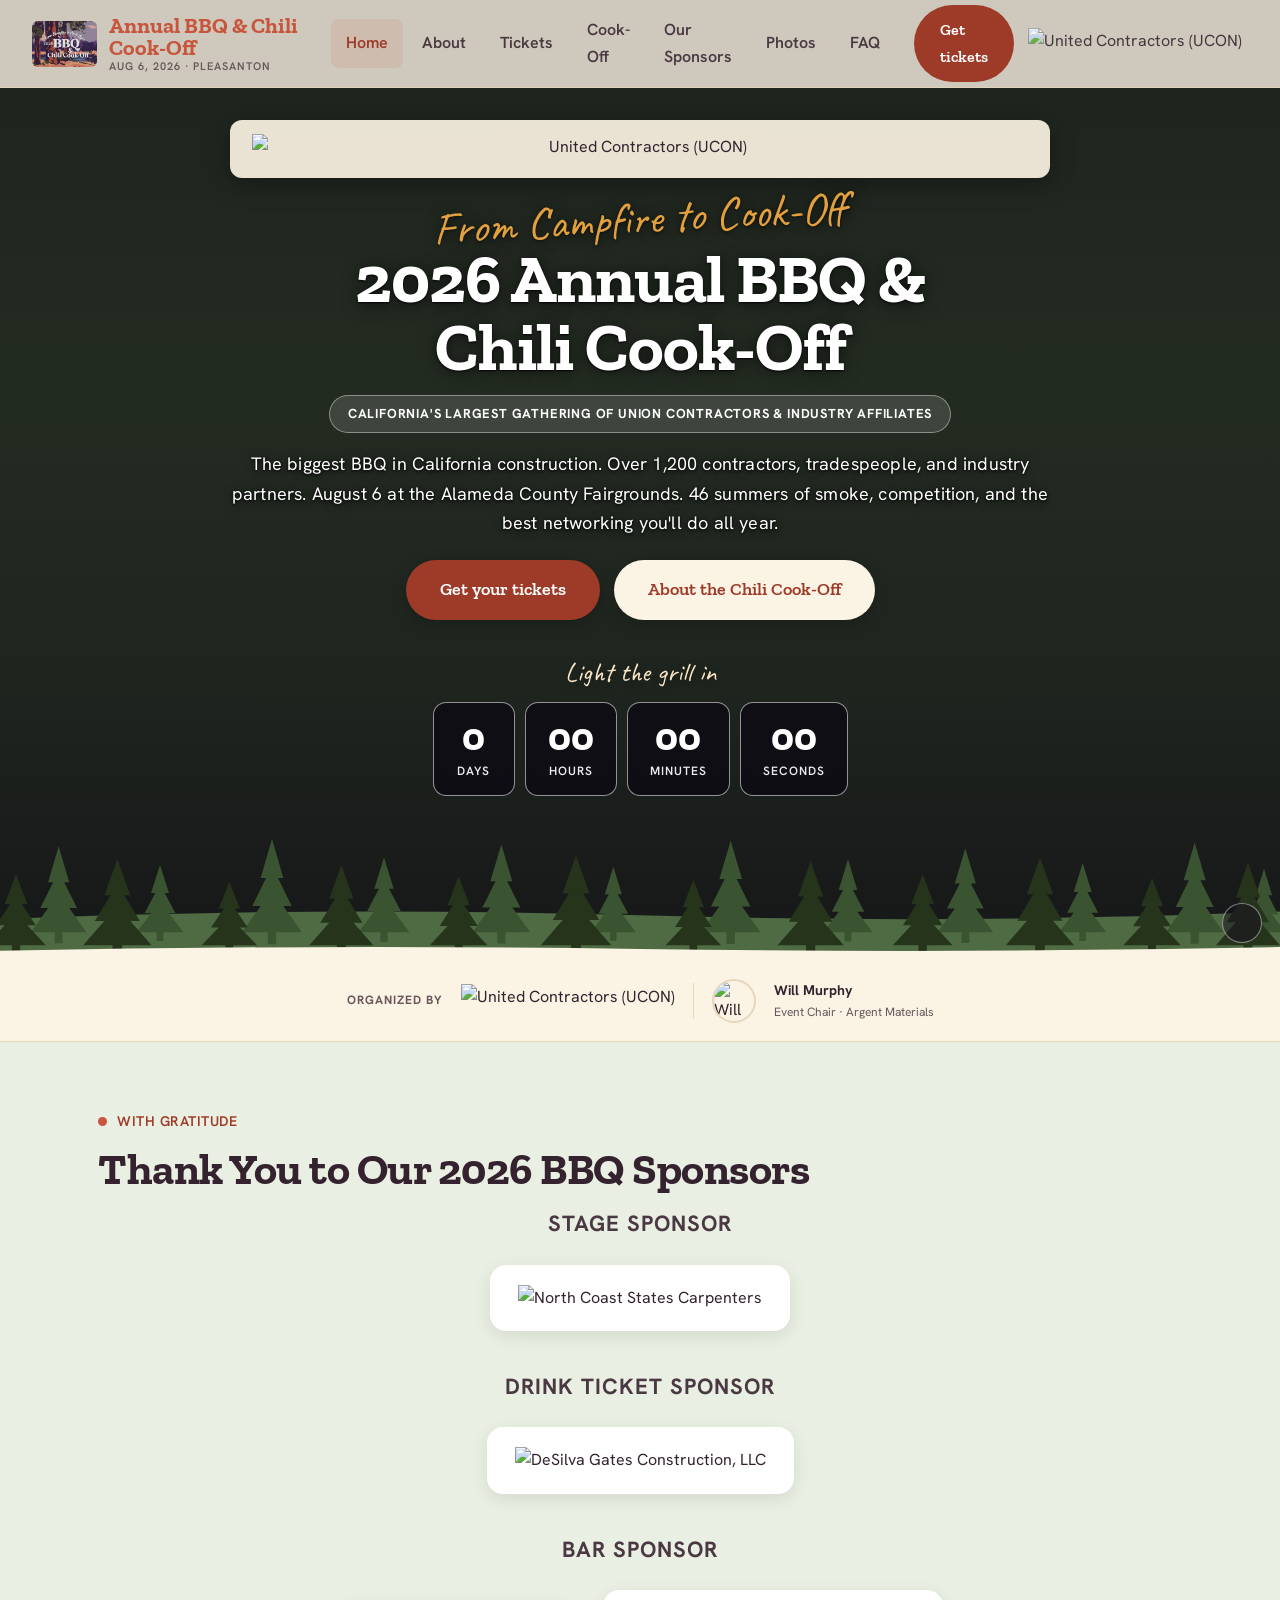
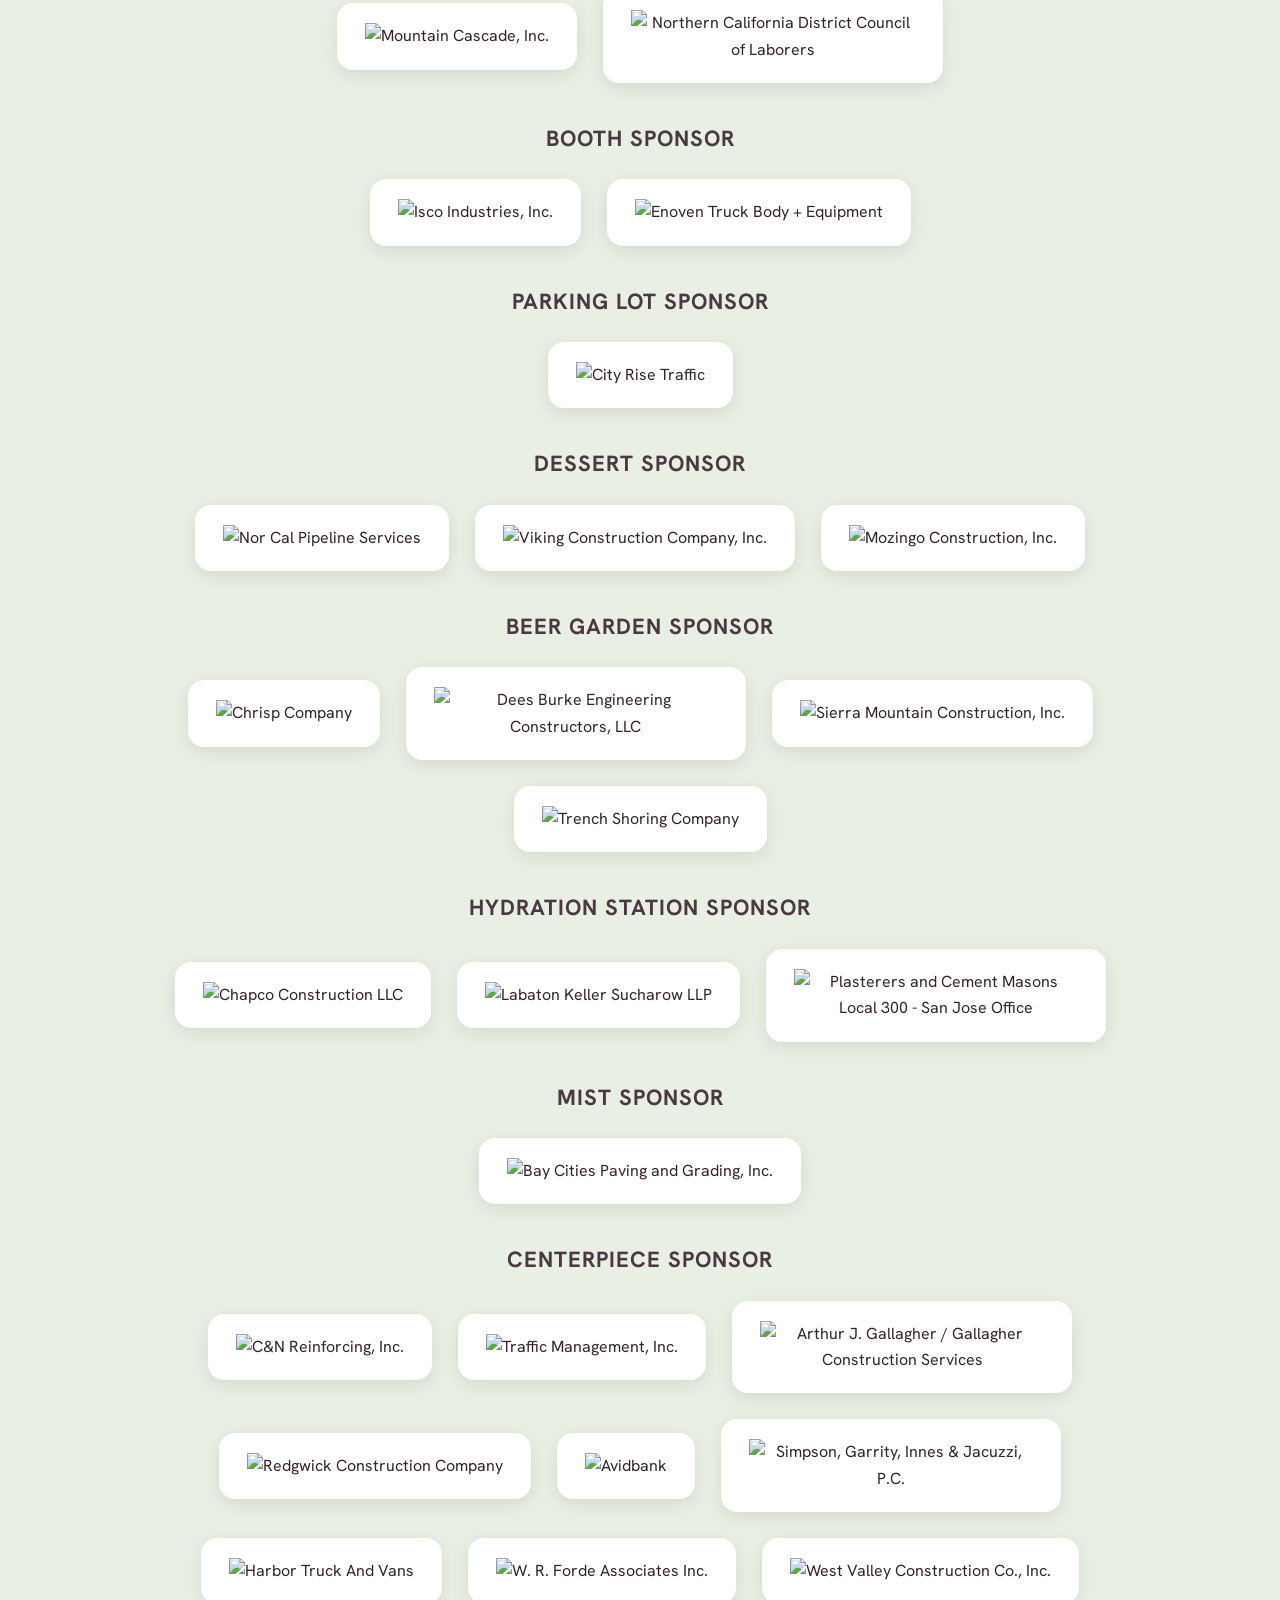
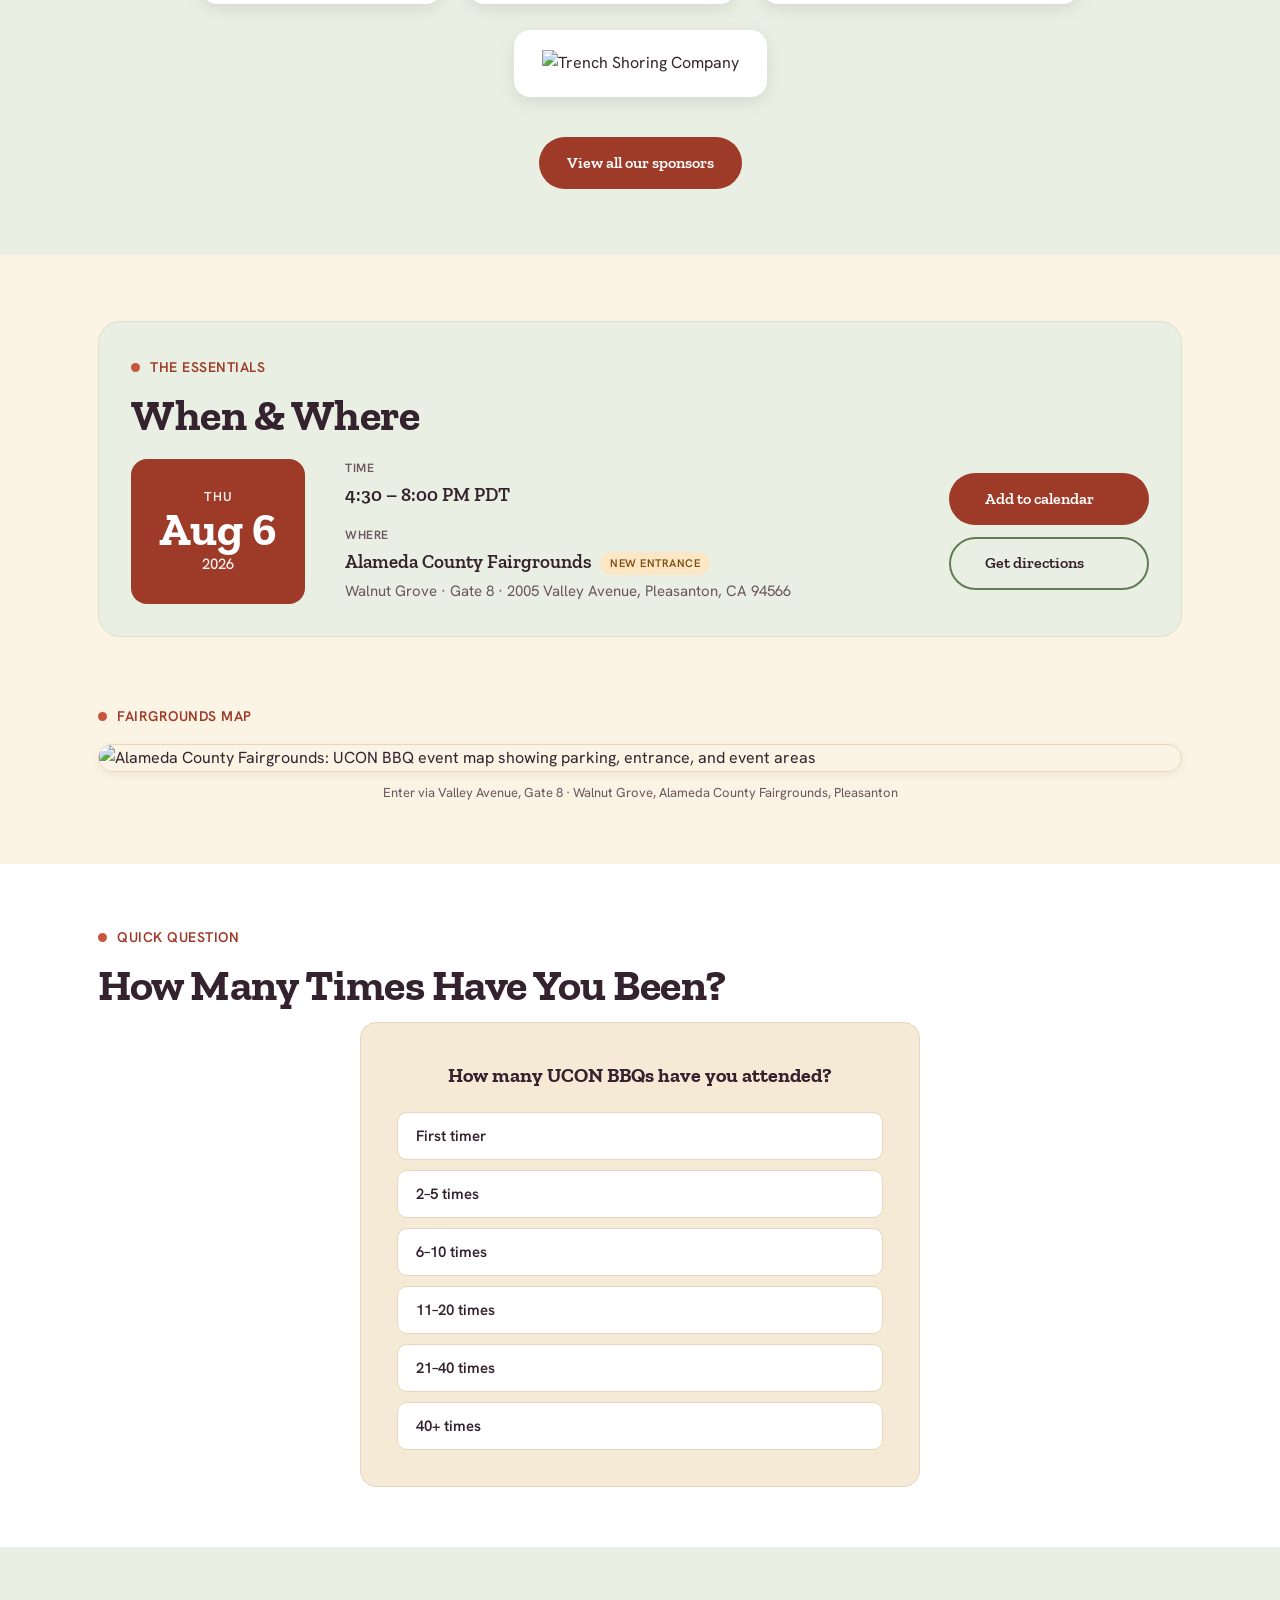
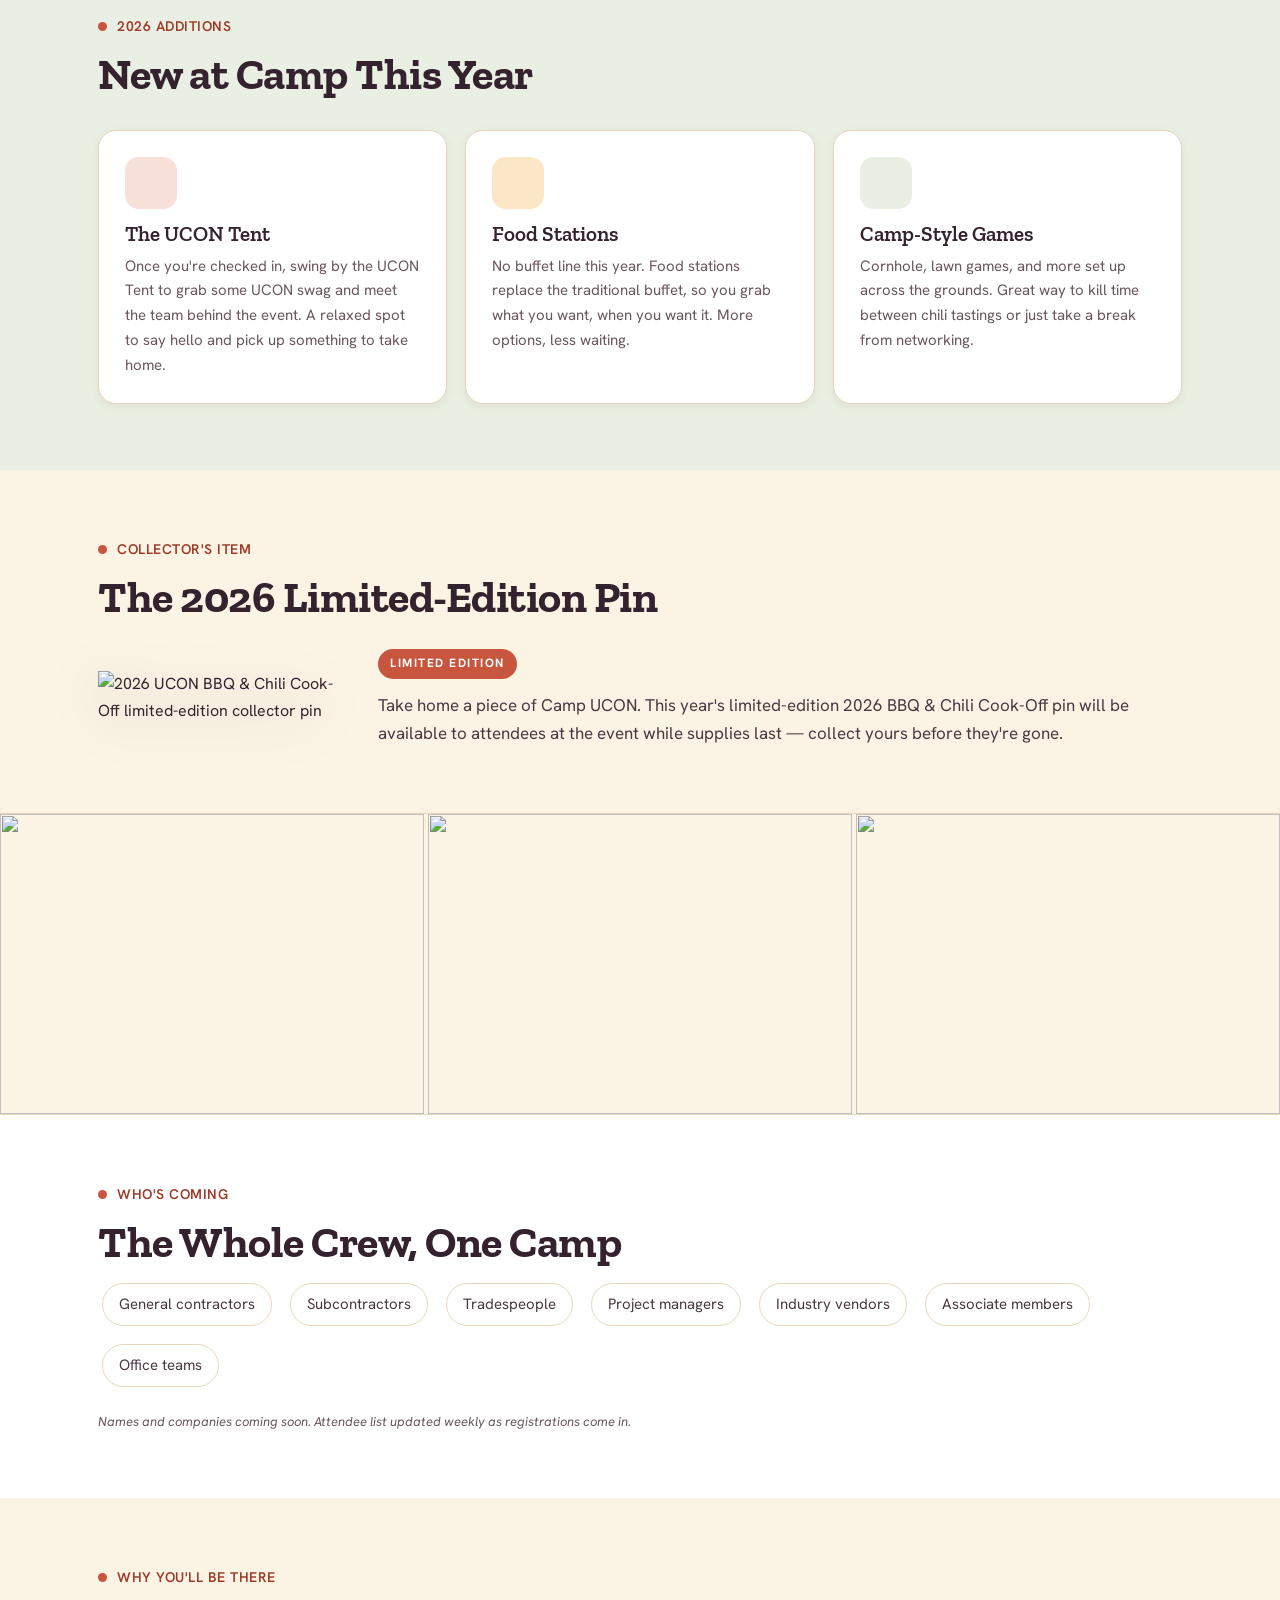
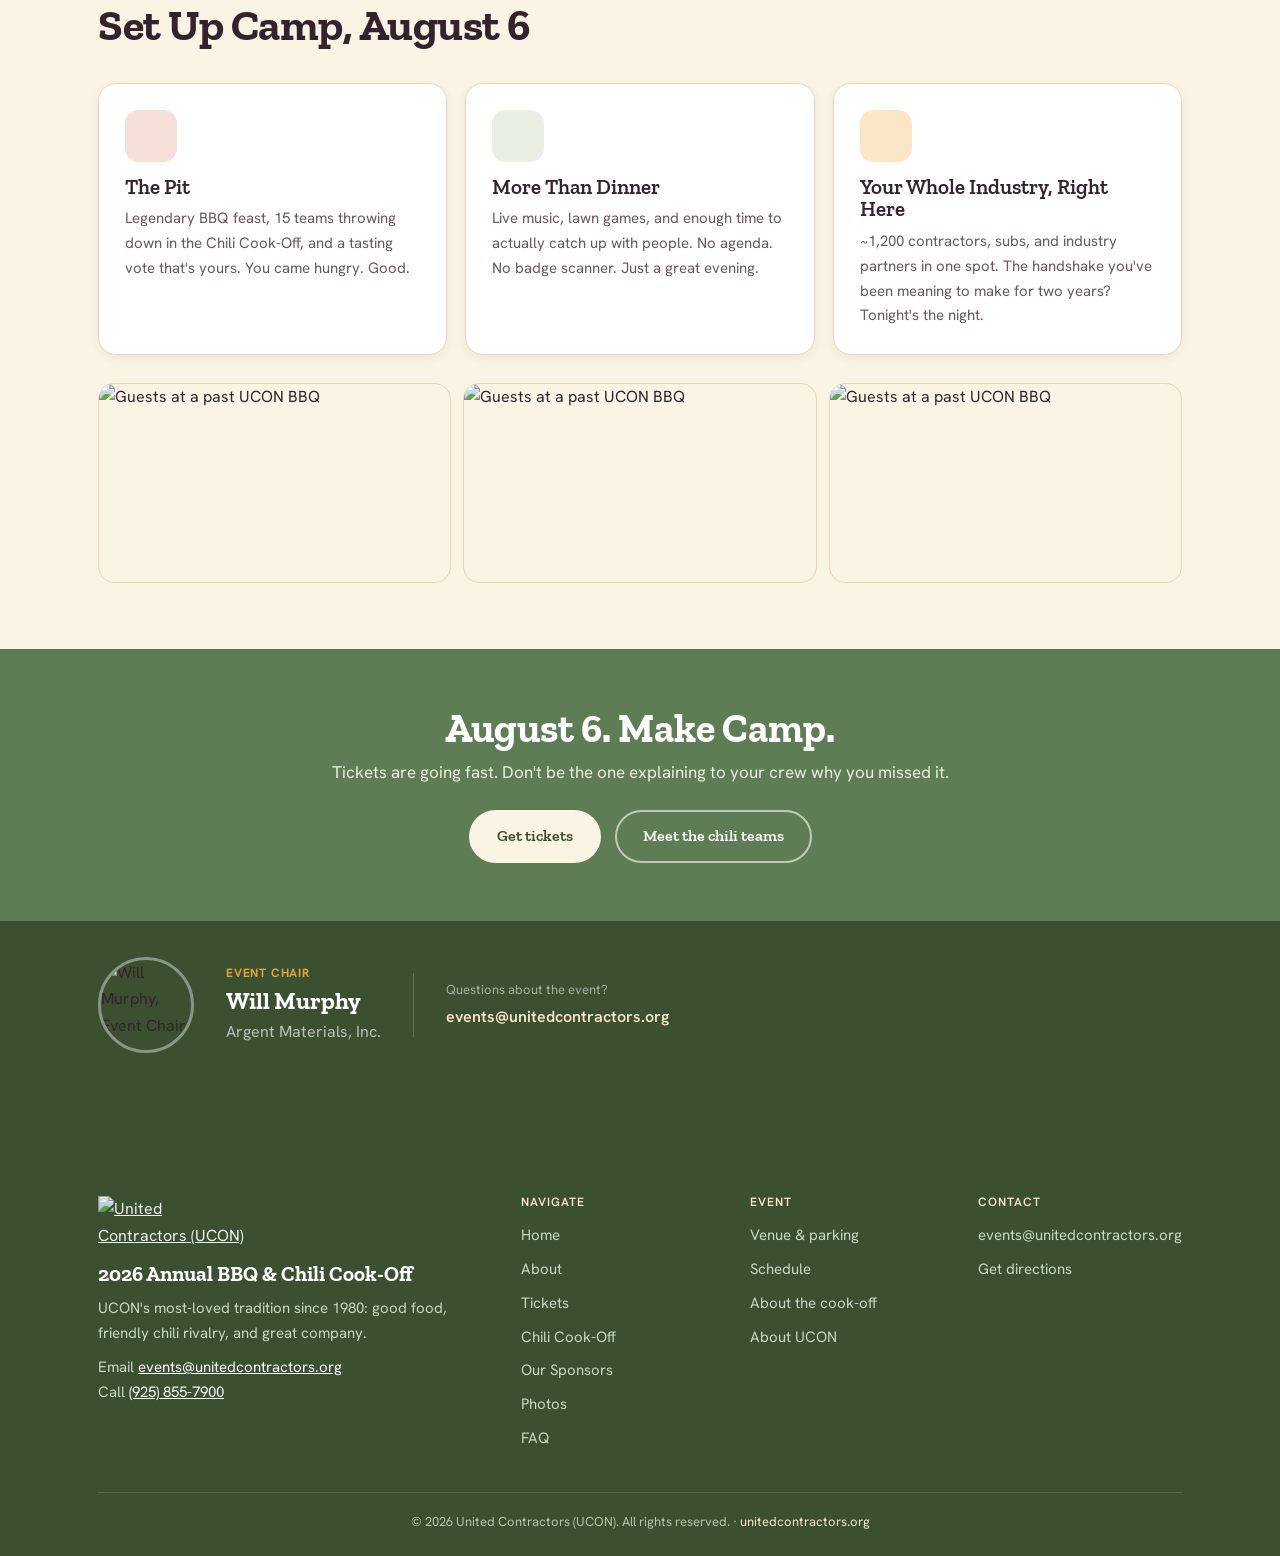
==== index.html @ cd9dfb10 "Map Update" ====
<!DOCTYPE html>
<html lang="en">
<head>
<meta charset="UTF-8">
<meta name="viewport" content="width=device-width,initial-scale=1">
<meta name="theme-color" content="#FBF3E4">
<title>Home · 2026 UCON Annual BBQ &amp; Chili Cook-Off</title>
<meta name="description" content="2026 UCON Annual BBQ & Chili Cook-Off, From Campfire to Cook-Off. August 6, 2026 at the Alameda County Fairgrounds (Walnut Grove), Pleasanton, CA. UCON's most-loved tradition since 1980.">
<link rel="canonical" href="https://EVENT-DOMAIN.org/">
<meta property="og:title" content="2026 UCON Annual BBQ &amp; Chili Cook-Off">
<meta property="og:description" content="From Campfire to Cook-Off · August 6, 2026 · Alameda County Fairgrounds (Walnut Grove), Pleasanton, CA.">
<meta property="og:type" content="website">
<meta property="og:image" content="https://EVENT-DOMAIN.org/assets/bbq-2026-logo.jpg">
<meta property="og:url" content="https://EVENT-DOMAIN.org/">
<link rel="icon" type="image/jpeg" href="assets/bbq-2026-logo.jpg">
<link rel="preconnect" href="https://fonts.googleapis.com">
<link rel="preconnect" href="https://fonts.gstatic.com" crossorigin>
<link href="https://fonts.googleapis.com/css2?family=Zilla+Slab:wght@400;500;600;700&family=Hanken+Grotesk:wght@400;500;600;700&family=Caveat:wght@600;700&display=swap" rel="stylesheet">
<link href="https://cdn.jsdelivr.net/npm/@tabler/icons-webfont@2.47.0/tabler-icons.min.css" rel="stylesheet">
<link rel="stylesheet" href="styles.css">
<script src="https://www.gstatic.com/firebasejs/10.7.0/firebase-app-compat.js"></script>
<script src="https://www.gstatic.com/firebasejs/10.7.0/firebase-database-compat.js"></script>
<link rel="sitemap" type="application/xml" href="/sitemap.xml">
<script async src="https://www.googletagmanager.com/gtag/js?id=G-XXXXXXXXXX"></script>
<script>window.dataLayer=window.dataLayer||[];function gtag(){dataLayer.push(arguments);}gtag('js',new Date());gtag('config','G-XXXXXXXXXX');</script>
<script type="application/ld+json">
{"@context":"https://schema.org","@type":"Event","name":"2026 UCON Annual BBQ & Chili Cook-Off","startDate":"2026-08-06T16:30:00-07:00","endDate":"2026-08-06T20:00:00-07:00","eventAttendanceMode":"https://schema.org/OfflineEventAttendanceMode","eventStatus":"https://schema.org/EventScheduled","location":{"@type":"Place","name":"Alameda County Fairgrounds (Walnut Grove)","address":{"@type":"PostalAddress","streetAddress":"2005 Valley Avenue, Gate 8","addressLocality":"Pleasanton","addressRegion":"CA","postalCode":"94566","addressCountry":"US"}},"image":"https://EVENT-DOMAIN.org/assets/bbq-2026-logo.jpg","description":"2026 UCON Annual BBQ & Chili Cook-Off, From Campfire to Cook-Off. August 6, 2026 at the Alameda County Fairgrounds (Walnut Grove), Pleasanton, CA. UCON's most-loved tradition since 1980.","organizer":{"@type":"Organization","name":"United Contractors (UCON)","url":"https://www.unitedcontractors.org"}}
</script>
</head>
<body>
<a href="#main-content" class="skip-link">Skip to main content</a>
<header class="nav-over-hero">
<nav aria-label="Main navigation">
  <a class="nav-logo" href="index.html" aria-label="BBQ &amp; Chili Cook-Off, home">
    <img src="assets/bbq-2026-logo.jpg" alt="2026 UCON BBQ &amp; Chili Cook-Off">
    <span class="nav-logo-text">Annual BBQ &amp; Chili Cook-Off<span>Aug 6, 2026 · Pleasanton</span></span>
  </a>
  <div class="nav-links">
    <a class="nav-btn active" data-nav="index.html" href="index.html">Home</a>
    <div class="nav-item">
      <a class="nav-btn" data-nav="about.html" href="about.html">About</a>
      <div class="dropdown">
        <a href="about.html#schedule">Schedule</a>
        <a href="about.html#venue">Venue &amp; parking</a>
        <a href="about.html#chair">Event Chair</a>
        <a href="faq.html">FAQ</a>
        <a href="https://www.unitedcontractors.org" target="_blank" rel="noopener">About UCON</a>
        <a href="https://www.unitedcontractors.org/who-we-are/ucon-team" target="_blank" rel="noopener">The UCON Team</a>
        <a href="https://www.unitedcontractors.org/who-we-are/board-directors" target="_blank" rel="noopener">UCON Board</a>
      </div>
    </div>
    <a class="nav-btn" data-nav="tickets.html" href="tickets.html">Tickets</a>
    <a class="nav-btn" data-nav="chili-cookoff.html" href="chili-cookoff.html">Cook-Off</a>
    <a class="nav-btn" data-nav="sponsor.html" href="sponsor.html">Our Sponsors</a>
    <a class="nav-btn" data-nav="photos.html" href="photos.html">Photos</a>
    <a class="nav-btn" data-nav="faq.html" href="faq.html">FAQ</a>
    <a class="register-btn" href="https://www.unitedcontractors.org/event-registration/2026-annual-bbq-registration">Get tickets</a>
  </div>
  <a class="nav-ucon-logo" href="https://www.unitedcontractors.org" target="_blank" rel="noopener" aria-label="United Contractors, event organizer"><img src="https://res.cloudinary.com/dhqtiaubo/image/upload/q_auto/f_auto/v1777169497/UnitedContractorsLogo_zf9ekd.png" alt="United Contractors (UCON)"></a>
  <button class="hamburger" id="hamburger" onclick="toggleMobileMenu()" aria-label="Toggle menu" aria-expanded="false"><span></span><span></span><span></span></button>
</nav>
<div class="mobile-menu" id="mobileMenu">
  <a href="index.html" class="active">Home</a>
  <a href="about.html">About</a>
  <a href="tickets.html">Tickets</a>
  <a href="chili-cookoff.html">Chili Cook-Off</a>
  <a href="sponsor.html">Our Sponsors</a>
  <a href="photos.html">Photos</a>
  <a href="faq.html">FAQ</a>
  <a href="https://www.unitedcontractors.org" target="_blank" rel="noopener">About UCON</a>
  <a class="mobile-register" href="https://www.unitedcontractors.org/event-registration/2026-annual-bbq-registration">Get tickets</a>
</div>
</header>
<main id="main-content">
<section class="video-hero">
  <video class="event-video hero-bg-video" autoplay muted loop playsinline preload="metadata" poster="https://res.cloudinary.com/dhqtiaubo/video/upload/so_2,q_auto/v1780695163/Join_Us_August_6_2026_oanbdq.jpg" aria-hidden="true" tabindex="-1">
    <source src="https://res.cloudinary.com/dhqtiaubo/video/upload/q_auto/v1780695163/Join_Us_August_6_2026_oanbdq.webm" type="video/webm">
    <source src="https://res.cloudinary.com/dhqtiaubo/video/upload/q_auto/v1780695163/Join_Us_August_6_2026_oanbdq.mp4" type="video/mp4">
  </video>
  <div class="hero-scrim"></div>
  <div class="hero-content">
    <h1 class="sr-only">2026 UCON Annual BBQ &amp; Chili Cook-Off, From Campfire to Cook-Off</h1>
    <img class="hero-ucon-logo" src="https://res.cloudinary.com/dhqtiaubo/image/upload/q_auto,f_auto,e_make_transparent:10/v1782328052/UnitedContractorsLogo_872_Horizontal_wyoasb.png" alt="United Contractors (UCON)" loading="eager" style="background:rgba(251,243,228,.92);padding:14px 22px;border-radius:12px;box-shadow:0 6px 24px rgba(0,0,0,.35);">
    <div class="hero-script">From Campfire to Cook-Off</div>
    <div class="hero-title">2026 Annual BBQ &amp;<br>Chili Cook-Off</div>
    <p class="hero-badge-statement">California's largest gathering of union contractors &amp; industry affiliates</p>
    <p class="hero-tagline">The biggest BBQ in California construction. Over 1,200 contractors, tradespeople, and industry partners. August 6 at the Alameda County Fairgrounds. 46 summers of smoke, competition, and the best networking you'll do all year.</p>
    <div class="hero-btns">
      <a class="btn btn-primary" href="https://www.unitedcontractors.org/event-registration/2026-annual-bbq-registration">Get your tickets</a>
      <a class="btn btn-hero-outline" href="chili-cookoff.html">About the Chili Cook-Off</a>
    </div>
  </div>
  <div class="hero-countdown">
    <div class="hcd-label">Light the grill in</div>
    <div class="hcd-grid">
      <div class="hcd-block"><div class="cd-num" id="cd-days">--</div><div class="cd-lbl">Days</div></div>
      <div class="hcd-block"><div class="cd-num" id="cd-hours">--</div><div class="cd-lbl">Hours</div></div>
      <div class="hcd-block"><div class="cd-num" id="cd-mins">--</div><div class="cd-lbl">Minutes</div></div>
      <div class="hcd-block"><div class="cd-num" id="cd-secs">--</div><div class="cd-lbl">Seconds</div></div>
    </div>
  </div>
  <div class="hero-treeline"><svg viewBox="0 0 1200 150" preserveAspectRatio="none" aria-hidden="true" focusable="false"><path d="M0 104 Q300 90 600 100 T1200 96 L1200 150 L0 150 Z" fill="#4E6B43"/><g fill="#3a5331"><polygon points="55,26 64.9,64.6 60.2,64.6 72.2,92.2 64.9,92.2 81.0,118 58.6,118 58.6,130.0 51.4,130.0 51.4,118 29.0,118 45.1,92.2 37.8,92.2 49.8,64.6 45.1,64.6"/><polygon points="150,46 158.4,76.2 154.4,76.2 164.5,97.8 158.4,97.8 172.0,118 153.1,118 153.1,127.4 146.9,127.4 146.9,118 128.0,118 141.6,97.8 135.5,97.8 145.6,76.2 141.6,76.2"/><polygon points="255,18 265.6,60.0 260.6,60.0 273.5,90.0 265.6,90.0 283.0,118 258.9,118 258.9,131.0 251.1,131.0 251.1,118 227.0,118 244.4,90.0 236.5,90.0 249.4,60.0 244.4,60.0"/><polygon points="360,38 369.1,71.6 364.8,71.6 375.8,95.6 369.1,95.6 384.0,118 363.4,118 363.4,128.4 356.6,128.4 356.6,118 336.0,118 350.9,95.6 344.2,95.6 355.2,71.6 350.9,71.6"/><polygon points="470,24 480.3,63.5 475.4,63.5 487.8,91.7 480.3,91.7 497.0,118 473.8,118 473.8,130.2 466.2,130.2 466.2,118 443.0,118 459.7,91.7 452.2,91.7 464.6,63.5 459.7,63.5"/><polygon points="575,48 583.0,77.4 579.2,77.4 588.9,98.4 583.0,98.4 596.0,118 577.9,118 577.9,127.1 572.1,127.1 572.1,118 554.0,118 567.0,98.4 561.1,98.4 570.8,77.4 567.0,77.4"/><polygon points="685,20 695.6,61.2 690.6,61.2 703.5,90.6 695.6,90.6 713.0,118 688.9,118 688.9,130.7 681.1,130.7 681.1,118 657.0,118 674.4,90.6 666.5,90.6 679.4,61.2 674.4,61.2"/><polygon points="795,40 803.7,72.8 799.6,72.8 810.2,96.2 803.7,96.2 818.0,118 798.2,118 798.2,128.1 791.8,128.1 791.8,118 772.0,118 786.3,96.2 779.8,96.2 790.4,72.8 786.3,72.8"/><polygon points="905,28 914.9,65.8 910.2,65.8 922.2,92.8 914.9,92.8 931.0,118 908.6,118 908.6,129.7 901.4,129.7 901.4,118 879.0,118 895.1,92.8 887.8,92.8 899.8,65.8 895.1,65.8"/><polygon points="1015,44 1023.4,75.1 1019.4,75.1 1029.5,97.3 1023.4,97.3 1037.0,118 1018.1,118 1018.1,127.6 1011.9,127.6 1011.9,118 993.0,118 1006.6,97.3 1000.5,97.3 1010.6,75.1 1006.6,75.1"/><polygon points="1120,22 1130.3,62.3 1125.4,62.3 1137.8,91.1 1130.3,91.1 1147.0,118 1123.8,118 1123.8,130.5 1116.2,130.5 1116.2,118 1093.0,118 1109.7,91.1 1102.2,91.1 1114.6,62.3 1109.7,62.3"/><polygon points="1185,50 1192.6,78.6 1189.0,78.6 1198.2,99.0 1192.6,99.0 1205.0,118 1187.8,118 1187.8,126.8 1182.2,126.8 1182.2,118 1165.0,118 1177.4,99.0 1171.8,99.0 1181.0,78.6 1177.4,78.6"/></g><g fill="#26341c"><polygon points="15,56 25.6,87.9 20.6,87.9 33.5,110.7 25.6,110.7 43.0,132 18.9,132 18.9,141.9 11.1,141.9 11.1,132 -13.0,132 4.4,110.7 -3.5,110.7 9.4,87.9 4.4,87.9"/><polygon points="110,40 122.2,78.6 116.4,78.6 131.1,106.2 122.2,106.2 142.0,132 114.5,132 114.5,144.0 105.5,144.0 105.5,132 78.0,132 97.8,106.2 88.9,106.2 103.6,78.6 97.8,78.6"/><polygon points="215,64 224.9,92.6 220.2,92.6 232.2,113.0 224.9,113.0 241.0,132 218.6,132 218.6,140.8 211.4,140.8 211.4,132 189.0,132 205.1,113.0 197.8,113.0 209.8,92.6 205.1,92.6"/><polygon points="320,46 331.4,82.1 326.0,82.1 339.8,107.9 331.4,107.9 350.0,132 324.2,132 324.2,143.2 315.8,143.2 315.8,132 290.0,132 308.6,107.9 300.2,107.9 314.0,82.1 308.6,82.1"/><polygon points="430,58 440.3,89.1 435.4,89.1 447.8,111.3 440.3,111.3 457.0,132 433.8,132 433.8,141.6 426.2,141.6 426.2,132 403.0,132 419.7,111.3 412.2,111.3 424.6,89.1 419.7,89.1"/><polygon points="540,36 552.5,76.3 546.6,76.3 561.8,105.1 552.5,105.1 573.0,132 544.6,132 544.6,144.5 535.4,144.5 535.4,132 507.0,132 527.5,105.1 518.2,105.1 533.4,76.3 527.5,76.3"/><polygon points="650,62 659.9,91.4 655.2,91.4 667.2,112.4 659.9,112.4 676.0,132 653.6,132 653.6,141.1 646.4,141.1 646.4,132 624.0,132 640.1,112.4 632.8,112.4 644.8,91.4 640.1,91.4"/><polygon points="760,42 771.8,79.8 766.2,79.8 780.5,106.8 771.8,106.8 791.0,132 764.3,132 764.3,143.7 755.7,143.7 755.7,132 729.0,132 748.2,106.8 739.5,106.8 753.8,79.8 748.2,79.8"/><polygon points="865,56 875.6,87.9 870.6,87.9 883.5,110.7 875.6,110.7 893.0,132 868.9,132 868.9,141.9 861.1,141.9 861.1,132 837.0,132 854.4,110.7 846.5,110.7 859.4,87.9 854.4,87.9"/><polygon points="975,38 987.2,77.5 981.4,77.5 996.1,105.7 987.2,105.7 1007.0,132 979.5,132 979.5,144.2 970.5,144.2 970.5,132 943.0,132 962.8,105.7 953.9,105.7 968.6,77.5 962.8,77.5"/><polygon points="1080,60 1090.3,90.2 1085.4,90.2 1097.8,111.8 1090.3,111.8 1107.0,132 1083.8,132 1083.8,141.4 1076.2,141.4 1076.2,132 1053.0,132 1069.7,111.8 1062.2,111.8 1074.6,90.2 1069.7,90.2"/><polygon points="1170,44 1181.4,81.0 1176.0,81.0 1189.8,107.4 1181.4,107.4 1200.0,132 1174.2,132 1174.2,143.4 1165.8,143.4 1165.8,132 1140.0,132 1158.6,107.4 1150.2,107.4 1164.0,81.0 1158.6,81.0"/></g><path d="M0 138 Q300 131 600 136 T1200 134 L1200 150 L0 150 Z" fill="#FBF3E4"/></svg></div>
  <button class="hero-video-toggle" id="heroVideoToggle" type="button" aria-label="Pause background video"><i class="ti ti-player-pause" aria-hidden="true"></i></button>
</section>

<div class="ucon-organizer-strip">
  <span>Organized by</span>
  <a href="https://www.unitedcontractors.org" target="_blank" rel="noopener" aria-label="United Contractors">
    <img src="https://res.cloudinary.com/dhqtiaubo/image/upload/q_auto/f_auto/v1777170543/UnitedContractorsLogo_high_res_xvmnu5.png" alt="United Contractors (UCON)">
  </a>
  <div class="strip-divider" aria-hidden="true"></div>
  <img class="strip-chair-photo" src="https://res.cloudinary.com/dhqtiaubo/image/upload/q_auto/f_auto/g_face,c_fill,w_200,h_200/v1781906311/will_murphy_sd0pn3.png" alt="Will Murphy">
  <div class="strip-chair-info">
    <span class="strip-chair-name">Will Murphy</span>
    <span class="strip-chair-role">Event Chair &middot; Argent Materials</span>
  </div>
</div>

<section class="tint-sage">
  <div class="container">
    <div class="section-label"><span class="dot"></span><span>With gratitude</span></div>
    <h2 class="section-title">Thank You to Our 2026 BBQ Sponsors</h2>
    <div class="home-sponsors">
      <div class="home-sponsor-tier">
        <div class="home-sponsor-tier-name">Stage Sponsor</div>
        <div class="sponsor-logos-row"><img src="https://res.cloudinary.com/dhqtiaubo/image/upload/q_auto/f_auto/v1781131681/NCSCU_Logo_Hor_Black_Red_nqjoqz.jpg" alt="North Coast States Carpenters"></div>
      </div>
      <div class="home-sponsor-tier">
        <div class="home-sponsor-tier-name">Drink Ticket Sponsor</div>
        <div class="sponsor-logos-row"><img src="https://res.cloudinary.com/dhqtiaubo/image/upload/q_auto/f_auto/v1784319652/DeSilva-Gates_pikv7z.png" alt="DeSilva Gates Construction, LLC"></div>
      </div>
      <div class="home-sponsor-tier">
        <div class="home-sponsor-tier-name">Bar Sponsor</div>
        <div class="sponsor-logos-row">
          <img src="https://res.cloudinary.com/dhqtiaubo/image/upload/q_auto/f_auto/v1783002775/Mountain_Cascade_2025_June_xnhrzk.png" alt="Mountain Cascade, Inc.">
          <img src="https://res.cloudinary.com/dhqtiaubo/image/upload/q_auto/f_auto/v1784319282/LIUNANCDCL_without_FEEL_THE_POWER_dqnwln.png" alt="Northern California District Council of Laborers">
        </div>
      </div>
      <div class="home-sponsor-tier">
        <div class="home-sponsor-tier-name">Booth Sponsor</div>
        <div class="sponsor-logos-row">
          <img src="https://res.cloudinary.com/dhqtiaubo/image/upload/q_auto/f_auto/v1783370147/Total_HDPE_Piping_Solutions_ISCO_fmg3mi.png" alt="Isco Industries, Inc.">
          <img src="https://res.cloudinary.com/dhqtiaubo/image/upload/q_auto/f_auto/v1784319563/Enoven-Logo-125_xsngj3.jpg" alt="Enoven Truck Body + Equipment">
        </div>
      </div>
      <div class="home-sponsor-tier">
        <div class="home-sponsor-tier-name">Parking Lot Sponsor</div>
        <div class="sponsor-logos-row"><img src="https://res.cloudinary.com/dhqtiaubo/image/upload/q_auto/f_auto/v1781131680/City-Rise-Traffic-logo-wide_color_1000px_ciklxs.png" alt="City Rise Traffic"></div>
      </div>
      <div class="home-sponsor-tier">
        <div class="home-sponsor-tier-name">Dessert Sponsor</div>
        <div class="sponsor-logos-row">
          <img src="https://res.cloudinary.com/dhqtiaubo/image/upload/q_auto/f_auto/v1781131679/NorCal_Pipeline_logo_stacked01_rgb_08-25_fvtoxu.png" alt="Nor Cal Pipeline Services">
          <img src="https://res.cloudinary.com/dhqtiaubo/image/upload/q_auto/f_auto/v1783002895/viking-logo_hgkcs0.png" alt="Viking Construction Company, Inc.">
          <img src="https://res.cloudinary.com/dhqtiaubo/image/upload/q_auto/f_auto/v1783002914/mozingo_construction_inc_logo_June_2026_c3kals.jpg" alt="Mozingo Construction, Inc.">
        </div>
      </div>
      <div class="home-sponsor-tier">
        <div class="home-sponsor-tier-name">Beer Garden Sponsor</div>
        <div class="sponsor-logos-row">
          <img src="https://res.cloudinary.com/dhqtiaubo/image/upload/q_auto/f_auto/v1783002938/ChrispCompanylogo_nonp6a.jpg" alt="Chrisp Company">
          <img src="https://res.cloudinary.com/dhqtiaubo/image/upload/q_auto/f_auto/v1783002996/DBE_Complete_logo_10yrBanner_oikazt.jpg" alt="Dees Burke Engineering Constructors, LLC">
          <img src="https://res.cloudinary.com/dhqtiaubo/image/upload/q_auto/f_auto/v1783003211/Sierra_Mountain_Construction_fzayos.png" alt="Sierra Mountain Construction, Inc.">
          <img src="https://res.cloudinary.com/dhqtiaubo/image/upload/q_auto/f_auto/v1783003255/TSC_Logo_w_Tag_07-25_z4evdr.jpg" alt="Trench Shoring Company">
        </div>
      </div>
      <div class="home-sponsor-tier">
        <div class="home-sponsor-tier-name">Hydration Station Sponsor</div>
        <div class="sponsor-logos-row">
          <img src="https://res.cloudinary.com/dhqtiaubo/image/upload/q_auto/f_auto/v1783003543/chapco_u4qqwz.jpg" alt="Chapco Construction LLC">
          <img src="https://res.cloudinary.com/dhqtiaubo/image/upload/q_auto/f_auto/v1783718402/Blue_Primary_LKS_Logo_-_Clearspace_kjsomg.png" alt="Labaton Keller Sucharow LLP">
          <img src="https://res.cloudinary.com/dhqtiaubo/image/upload/q_auto/f_auto/v1784319664/Local_300_web_logo_from_sponsor_s_signature_qeje9b.jpg" alt="Plasterers and Cement Masons Local 300 - San Jose Office">
        </div>
      </div>
      <div class="home-sponsor-tier">
        <div class="home-sponsor-tier-name">Mist Sponsor</div>
        <div class="sponsor-logos-row"><img src="https://res.cloudinary.com/dhqtiaubo/image/upload/q_auto/f_auto/v1781131680/BayCities-Default_xrrwuw.jpg" alt="Bay Cities Paving and Grading, Inc."></div>
      </div>
      <div class="home-sponsor-tier">
        <div class="home-sponsor-tier-name">Centerpiece Sponsor</div>
        <div class="sponsor-logos-row">
          <img src="https://res.cloudinary.com/dhqtiaubo/image/upload/q_auto/f_auto/v1783003552/C_N_FINAL_LOGO___GREEN_BLACK_2026_nlgveg.png" alt="C&amp;N Reinforcing, Inc.">
          <img src="https://res.cloudinary.com/dhqtiaubo/image/upload/q_auto/f_auto/v1783003661/TMI_Logos_Page_2_srzugu.png" alt="Traffic Management, Inc.">
          <img src="https://res.cloudinary.com/dhqtiaubo/image/upload/q_auto/f_auto/v1783003703/gallagher_07-25_l7lkgw.png" alt="Arthur J. Gallagher / Gallagher Construction Services">
          <img src="https://res.cloudinary.com/dhqtiaubo/image/upload/q_auto/f_auto/v1783370322/redgwick_color_2025_sowbnl.png" alt="Redgwick Construction Company">
          <img src="https://res.cloudinary.com/dhqtiaubo/image/upload/q_auto/f_auto/v1783718405/avidbank_ndab1x.png" alt="Avidbank">
          <img src="https://res.cloudinary.com/dhqtiaubo/image/upload/q_auto/f_auto/v1783988586/SGIJ_Simpson_Garrity_Innes_Logo_300_dpi_-_New_1_2025_y3rv29.jpg" alt="Simpson, Garrity, Innes &amp; Jacuzzi, P.C.">
          <img src="https://res.cloudinary.com/dhqtiaubo/image/upload/q_auto/f_auto/v1784319584/harbor_truck_and_van_z5inl1.png" alt="Harbor Truck And Vans">
          <img src="https://res.cloudinary.com/dhqtiaubo/image/upload/q_auto/f_auto/v1784319602/WR_Forde_New_d5mzjs.png" alt="W. R. Forde Associates Inc.">
          <img src="https://res.cloudinary.com/dhqtiaubo/image/upload/q_auto/f_auto/v1784595437/West_Valley_Construction_4-23-2024_yuid7y.jpg" alt="West Valley Construction Co., Inc.">
          <img src="https://res.cloudinary.com/dhqtiaubo/image/upload/q_auto/f_auto/v1783003255/TSC_Logo_w_Tag_07-25_z4evdr.jpg" alt="Trench Shoring Company">
        </div>
      </div>
    </div>
    <div class="home-sponsor-cta"><a class="btn btn-primary" href="sponsor.html">View all our sponsors</a></div>
  </div>
</section>

<section>
  <div class="container">
    <div class="event-card">
      <div class="section-label"><span class="dot"></span><span>The essentials</span></div>
      <h2 class="section-title">When &amp; Where</h2>
      <div class="ec-body">
        <div class="ec-date">
          <span class="dow">Thu</span>
          <span class="big">Aug 6</span>
          <span class="yr">2026</span>
        </div>
        <div class="ec-details">
          <div class="ec-row">
            <i class="ti ti-clock" aria-hidden="true"></i>
            <div><div class="ec-lbl">Time</div><div class="ec-val">4:30 – 8:00 PM PDT</div></div>
          </div>
          <div class="ec-row">
            <i class="ti ti-map-pin" aria-hidden="true"></i>
            <div>
              <div class="ec-lbl">Where</div>
              <div class="ec-val">Alameda County Fairgrounds <span class="ec-badge">New entrance</span></div>
              <div class="ec-addr">Walnut Grove · Gate 8 · 2005 Valley Avenue, Pleasanton, CA 94566</div>
            </div>
          </div>
        </div>
        <div class="ec-actions">
          <a class="btn btn-primary" href="https://outlook.live.com/calendar/0/deeplink/compose?subject=2026+UCON+Annual+BBQ+%26+Chili+Cook-Off&startdt=2026-08-06T16%3A30%3A00-07%3A00&enddt=2026-08-06T20%3A00%3A00-07%3A00&location=2005+Valley+Ave%2C+Pleasanton%2C+CA+94566&body=From+Campfire+to+Cook-Off%2C+UCON%27s+annual+BBQ+%26+Chili+Cook-Off.+unitedcontractors.org" target="_blank" rel="noopener"><i class="ti ti-calendar-plus" aria-hidden="true"></i> Add to calendar</a>
          <a class="btn btn-outline" href="https://maps.google.com/?q=2005+Valley+Ave,+Pleasanton,+CA+94566" target="_blank" rel="noopener"><i class="ti ti-map-2" aria-hidden="true"></i> Get directions</a>
        </div>
      </div>
    </div>
  </div>
</section>

<section style="padding:0 0 60px;">
  <div class="container">
    <div class="section-label" style="margin-bottom:16px;"><span class="dot"></span><span>Fairgrounds map</span></div>
    <div style="border-radius:16px;overflow:hidden;border:1px solid var(--line);box-shadow:var(--shadow-sm);">
      <img src="https://res.cloudinary.com/dhqtiaubo/image/upload/q_auto/f_auto/v1785274787/Alameda_Fairgrounds_Map_vuwwer.png" alt="Alameda County Fairgrounds: UCON BBQ event map showing parking, entrance, and event areas" loading="lazy" style="width:100%;display:block;">
    </div>
    <p style="margin-top:10px;font-size:13px;color:var(--mut);text-align:center;">Enter via Valley Avenue, Gate 8 &middot; Walnut Grove, Alameda County Fairgrounds, Pleasanton</p>
  </div>
</section>

<section class="poll-section">
  <div class="container">
    <div class="section-label"><span class="dot"></span><span>Quick question</span></div>
    <h2 class="section-title">How Many Times Have You Been?</h2>
    <div class="spoll-box">
      <p class="spoll-q">How many UCON BBQs have you attended?</p>
      <div class="spoll-opts" id="spollOpts">
        <button onclick="spollVote(0)">First timer</button>
        <button onclick="spollVote(1)">2–5 times</button>
        <button onclick="spollVote(2)">6–10 times</button>
        <button onclick="spollVote(3)">11–20 times</button>
        <button onclick="spollVote(4)">21–40 times</button>
        <button onclick="spollVote(5)">40+ times</button>
      </div>
      <div id="spollResults" aria-live="polite" style="display:none"></div>
    </div>
  </div>
</section>
<script>
(function(){
  var LABELS=['First timer','2–5 times','6–10 times','11–20 times','21–40 times','40+ times'];
  var MSGS=['Welcome! You\'re in for something special.','A few years in. You know what you\'re getting into.','Officially a regular. Save us a plate.','A decade-plus of chili and community. We appreciate you.','A true UCON stalwart. See you again this August.','A legend. Thank you for 40+ years of showing up.'];
  var SEED=[84,231,172,118,61,21];
  var KEY='ucon_bbq_attendance_2026';

  var firebaseConfig={
    apiKey:"AIzaSyBR-6vu0rKp_9XsvV4CZ7nSfqaFfB4P98o",
    authDomain:"ucon-bbq-2026.firebaseapp.com",
    databaseURL:"https://ucon-bbq-2026-default-rtdb.firebaseio.com",
    projectId:"ucon-bbq-2026",
    storageBucket:"ucon-bbq-2026.firebasestorage.app",
    messagingSenderId:"501329164068",
    appId:"1:501329164068:web:2cf7214b97d8a6090ee5b1"
  };

  var db=null;
  var pollRef=null;
  var firebaseOk=false;

  try{
    if(!firebase.apps.length){firebase.initializeApp(firebaseConfig);}
    db=firebase.database();
    pollRef=db.ref('poll_votes');
    firebaseOk=true;
  }catch(e){
    console.warn('Firebase init failed, using localStorage fallback.',e);
  }

  var saved=localStorage.getItem(KEY);

  if(firebaseOk){
    try{
      pollRef.once('value').then(function(snap){
        var data=snap.val();
        if(!data){
          var seed={};SEED.forEach(function(v,i){seed[i]=v;});
          try{pollRef.set(seed);}catch(e){}
          data=seed;
        }
        if(saved!==null){spollShow(parseInt(saved,10),false,data);}
      }).catch(function(e){
        console.warn('Firebase read failed, using localStorage fallback.',e);
        if(saved!==null){spollShow(parseInt(saved,10),false,null);}
      });
    }catch(e){
      console.warn('Firebase once() failed.',e);
      if(saved!==null){spollShow(parseInt(saved,10),false,null);}
    }
  }else{
    if(saved!==null){spollShow(parseInt(saved,10),false,null);}
  }

  window.spollVote=function(idx){
    localStorage.setItem(KEY,idx);
    if(firebaseOk&&pollRef){
      try{
        pollRef.child(String(idx)).transaction(function(c){return(c||0)+1;}).then(function(){
          pollRef.once('value').then(function(snap){spollShow(idx,true,snap.val());}).catch(function(){spollShow(idx,true,null);});
        }).catch(function(){spollShow(idx,true,null);});
      }catch(e){
        spollShow(idx,true,null);
      }
    }else{
      spollShow(idx,true,null);
    }
  };

  function spollShow(myPick,animate,counts){
    var opts=document.getElementById('spollOpts');
    var res=document.getElementById('spollResults');
    opts.querySelectorAll('button').forEach(function(b,i){b.disabled=true;if(i===myPick)b.classList.add('voted');});
    var arr=SEED.map(function(_,i){return counts&&counts[i]!=null?counts[i]:SEED[i];});
    var total=arr.reduce(function(a,b){return a+b;},0);
    var html='<div class="spoll-results">';
    arr.forEach(function(c,i){
      var pct=total>0?Math.round(c/total*100):0;
      html+='<div class="spoll-bar-row"><div class="spoll-bar-lbl">'+LABELS[i]+'</div>';
      html+='<div class="spoll-bar-track"><div class="spoll-bar-fill'+(i===myPick?' mine':'')+'" data-w="'+pct+'"></div></div>';
      html+='<div class="spoll-bar-pct">'+pct+'%</div></div>';
    });
    html+='</div><p class="spoll-msg">'+MSGS[myPick]+'</p>';
    res.innerHTML=html;res.style.display='block';
    setTimeout(function(){res.querySelectorAll('.spoll-bar-fill').forEach(function(b){b.style.width=b.getAttribute('data-w')+'%';});},animate?60:0);
  }
})();
</script>

<section class="tint-sage">
  <div class="container">
    <div class="section-label"><span class="dot"></span><span>2026 additions</span></div>
    <h2 class="section-title">New at Camp This Year</h2>
    <div class="card-grid" style="margin-top:32px;">
      <div class="feature-card">
        <div class="feature-ico ember"><i class="ti ti-tent" aria-hidden="true"></i></div>
        <h3>The UCON Tent</h3>
        <p>Once you're checked in, swing by the UCON Tent to grab some UCON swag and meet the team behind the event. A relaxed spot to say hello and pick up something to take home.</p>
      </div>
      <div class="feature-card">
        <div class="feature-ico gold"><i class="ti ti-chef-hat" aria-hidden="true"></i></div>
        <h3>Food Stations</h3>
        <p>No buffet line this year. Food stations replace the traditional buffet, so you grab what you want, when you want it. More options, less waiting.</p>
      </div>
      <div class="feature-card">
        <div class="feature-ico"><i class="ti ti-dice-5" aria-hidden="true"></i></div>
        <h3>Camp-Style Games</h3>
        <p>Cornhole, lawn games, and more set up across the grounds. Great way to kill time between chili tastings or just take a break from networking.</p>
      </div>
    </div>
  </div>
</section>

<section>
  <div class="container">
    <div class="section-label"><span class="dot"></span><span>Collector's item</span></div>
    <h2 class="section-title">The 2026 Limited-Edition Pin</h2>
    <div class="pin-feature">
      <img src="https://res.cloudinary.com/dhqtiaubo/image/upload/q_auto/f_auto/v1783733872/UCON_BBQ2026_pin_Final_viiflo.png" alt="2026 UCON BBQ &amp; Chili Cook-Off limited-edition collector pin">
      <div class="pin-feature-text">
        <span class="pin-badge">Limited edition</span>
        <p>Take home a piece of Camp UCON. This year's limited-edition 2026 BBQ &amp; Chili Cook-Off pin will be available to attendees at the event while supplies last &mdash; collect yours before they're gone.</p>
      </div>
    </div>
  </div>
</section>

<a class="home-banner" href="photos.html" aria-label="See more photos from the BBQ">
  <img loading="lazy" src="https://res.cloudinary.com/dhqtiaubo/image/upload/q_auto/f_auto/w_1000,c_limit/v1782265382/UCON-2023-BBQ-237-4340_cdqcv6.jpg" alt="">
  <img loading="lazy" src="https://res.cloudinary.com/dhqtiaubo/image/upload/q_auto/f_auto/w_1000,c_limit/v1782265387/UCON-2024-BBQ-151-0394_xvjafa.jpg" alt="">
  <img loading="lazy" src="https://res.cloudinary.com/dhqtiaubo/image/upload/q_auto/f_auto/w_1000,c_limit/v1782265370/UCON-2022-BBQ-388-9530_r7csuo.jpg" alt="">
</a>

<section class="tint-paper">
  <div class="container">
    <div class="section-label"><span class="dot"></span><span>Who's coming</span></div>
    <h2 class="section-title">The Whole Crew, One Camp</h2>
    <div style="display:flex;flex-wrap:wrap;gap:10px;">
      <span class="tag">General contractors</span>
      <span class="tag">Subcontractors</span>
      <span class="tag">Tradespeople</span>
      <span class="tag">Project managers</span>
      <span class="tag">Industry vendors</span>
      <span class="tag">Associate members</span>
      <span class="tag">Office teams</span>
    </div>
    <p style="margin-top:20px;font-size:13px;color:var(--mut);font-style:italic;">Names and companies coming soon. Attendee list updated weekly as registrations come in.</p>
  </div>
</section>

<section>
  <div class="container">
    <div class="section-label"><span class="dot"></span><span>Why you'll be there</span></div>
    <h2 class="section-title">Set Up Camp, August 6</h2>
    <div class="card-grid">
      <div class="feature-card"><div class="feature-ico ember"><i class="ti ti-flame" aria-hidden="true"></i></div><h3>The Pit</h3><p>Legendary BBQ feast, 15 teams throwing down in the Chili Cook-Off, and a tasting vote that's yours. You came hungry. Good.</p></div>
      <div class="feature-card"><div class="feature-ico"><i class="ti ti-music" aria-hidden="true"></i></div><h3>More Than Dinner</h3><p>Live music, lawn games, and enough time to actually catch up with people. No agenda. No badge scanner. Just a great evening.</p></div>
      <div class="feature-card"><div class="feature-ico gold"><i class="ti ti-users" aria-hidden="true"></i></div><h3>Your Whole Industry, Right Here</h3><p>~1,200 contractors, subs, and industry partners in one spot. The handshake you've been meaning to make for two years? Tonight's the night.</p></div>
    </div>
    <div class="about-photos" style="margin-top:28px;">
      <img loading="lazy" src="https://res.cloudinary.com/dhqtiaubo/image/upload/q_auto/f_auto/w_700,c_limit/v1782265372/UCON-2024-BBQ-291-0615_joprik.jpg" alt="Guests at a past UCON BBQ">
      <img loading="lazy" src="https://res.cloudinary.com/dhqtiaubo/image/upload/q_auto/f_auto/w_700,c_limit/v1782265380/UCON-2023-BBQ-153-4172_u4jxwc.jpg" alt="Guests at a past UCON BBQ">
      <img loading="lazy" src="https://res.cloudinary.com/dhqtiaubo/image/upload/q_auto/f_auto/w_700,c_limit/v1782265379/UCON-2024-BBQ-216-0468_k5no03.jpg" alt="Guests at a past UCON BBQ">
    </div>
  </div>
</section>

<div class="cta-block">
  <h2>August 6. Make Camp.</h2>
  <p>Tickets are going fast. Don't be the one explaining to your crew why you missed it.</p>
  <div class="cta-inner"><a class="btn-cream" href="https://www.unitedcontractors.org/event-registration/2026-annual-bbq-registration">Get tickets</a><a class="btn-cream-out" href="chili-cookoff.html">Meet the chili teams</a></div>
</div>
</main>
<div class="event-chair-footer">
  <div class="container">
    <div class="ecf-inner">
      <img class="ecf-photo" src="https://res.cloudinary.com/dhqtiaubo/image/upload/q_auto/f_auto/g_face,c_fill,w_200,h_200/v1781906311/will_murphy_sd0pn3.png" alt="Will Murphy, Event Chair">
      <div class="ecf-info">
        <div class="ecf-label">Event Chair</div>
        <div class="ecf-name">Will Murphy</div>
        <div class="ecf-company">Argent Materials, Inc.</div>
      </div>
      <div class="ecf-divider" aria-hidden="true"></div>
      <div class="ecf-contact">
        <span class="ecf-contact-label">Questions about the event?</span>
        <a href="mailto:events@unitedcontractors.org">events@unitedcontractors.org</a>
      </div>
    </div>
  </div>
</div>
<div class="footer-trees"><svg viewBox="0 0 1200 56" preserveAspectRatio="none" aria-hidden="true" focusable="false">
<path d="M0 30 Q300 16 600 26 T1200 22 L1200 56 L0 56 Z" fill="#3A5031"/>
<g fill="#3A5031"><polygon points="80,34 104,6 128,34"/><polygon points="300,36 326,4 352,36"/><polygon points="600,34 626,6 652,34"/><polygon points="880,36 906,4 932,36"/><polygon points="1080,34 1104,8 1128,34"/></g></svg></div>
<footer>
  <div class="container">
    <div class="footer-grid">
      <div class="footer-brand">
        <a href="https://www.unitedcontractors.org" target="_blank" rel="noopener" aria-label="United Contractors"><img class="footer-ucon-logo" src="https://res.cloudinary.com/dhqtiaubo/image/upload/q_auto/f_auto/v1777169497/UnitedContractorsLogo_zf9ekd.png" alt="United Contractors (UCON)"></a>
        <h3>2026 Annual BBQ &amp; Chili Cook-Off</h3>
        <p>UCON's most-loved tradition since 1980: good food, friendly chili rivalry, and great company.</p>
        <p>Email <a href="mailto:events@unitedcontractors.org">events@unitedcontractors.org</a><br>Call <a href="tel:+19258557900">(925) 855-7900</a></p>
      </div>
      <div class="footer-col"><h4>Navigate</h4>
        <a href="index.html">Home</a><a href="about.html">About</a><a href="tickets.html">Tickets</a><a href="chili-cookoff.html">Chili Cook-Off</a><a href="sponsor.html">Our Sponsors</a><a href="photos.html">Photos</a><a href="faq.html">FAQ</a>
      </div>
      <div class="footer-col"><h4>Event</h4>
        <a href="about.html#venue">Venue &amp; parking</a><a href="about.html#schedule">Schedule</a><a href="chili-cookoff.html">About the cook-off</a><a href="https://www.unitedcontractors.org" target="_blank" rel="noopener">About UCON</a>
      </div>
      <div class="footer-col"><h4>Contact</h4>
        <a href="mailto:events@unitedcontractors.org">events@unitedcontractors.org</a><a href="https://maps.google.com/?q=2005+Valley+Ave,+Pleasanton,+CA+94566" target="_blank" rel="noopener">Get directions</a>
      </div>
    </div>
    <div class="footer-bottom">© 2026 United Contractors (UCON). All rights reserved. · <a href="https://www.unitedcontractors.org" target="_blank" rel="noopener">unitedcontractors.org</a></div>
  </div>
</footer>
<button class="scroll-top" id="scrollTop" onclick="window.scrollTo({top:0,behavior:'smooth'})" aria-label="Scroll to top">↑</button>
<a class="sticky-register" href="https://www.unitedcontractors.org/event-registration/2026-annual-bbq-registration">Get your tickets</a>
<script src="main.js"></script>
</body>
</html>
---- styles.css ----
/* ============================================================
   2026 UCON Annual BBQ & Chili Cook-Off — Shared Stylesheet
   Theme: "Sunlit Camp" — light cream base, campfire accents,
   slab-serif headlines, flat forest illustration. Casual but
   credible; built for a 1,200-guest flagship event.
   ============================================================ */

:root{
  --cream:#FBF3E4; --cream2:#F5EAD6; --paper:#FFFFFF;
  --ink:#34232E; --ink2:#4A3942; --mut:#6A565C;
  --ember:#C8553D; --emberD:#9E3B28; --clay:#D88A6E;
  --gold:#E2A03F; --goldD:#7E4F0E; --goldL:#FBE6C6;
  --sage:#5F7D54; --sageD:#3A5031; --sageL:#E9EFE2;
  --plum:#6E5A77;
  --line:#E7D6BC; --lineSoft:#F0E4D0;
  --shadow:0 6px 20px rgba(78,52,40,.08);
  --shadow-sm:0 3px 10px rgba(78,52,40,.07);
  --font-head:'Zilla Slab',Georgia,serif;
  --font-body:'Hanken Grotesk',-apple-system,Segoe UI,Arial,sans-serif;
  --font-script:'Caveat',cursive;
}
*{margin:0;padding:0;box-sizing:border-box;}
html{overflow-x:hidden;scroll-behavior:smooth;}
body{font-family:var(--font-body);background:var(--cream);color:var(--ink);font-size:16px;line-height:1.65;}
img{max-width:100%;display:block;}
a{color:inherit;text-decoration:none;}
h1,h2,h3,h4{font-family:var(--font-head);color:var(--ink);line-height:1.08;}
.script{font-family:var(--font-script);}

.skip-link{position:absolute;top:-100px;left:0;background:var(--emberD);color:#fff;padding:10px 20px;font-weight:600;font-size:14px;z-index:9999;border-radius:0 0 8px 0;transition:top .2s;}
.skip-link:focus{top:0;}
a:focus-visible,button:focus-visible,input:focus-visible,[tabindex]:focus-visible{outline:3px solid var(--gold);outline-offset:3px;border-radius:4px;}
.sr-only{position:absolute;width:1px;height:1px;padding:0;margin:-1px;overflow:hidden;clip:rect(0,0,0,0);white-space:nowrap;border:0;}

/* ---------- NAV ---------- */
header{position:sticky;top:0;z-index:1000;}
nav{background:rgba(251,243,228,.96);backdrop-filter:blur(8px);border-bottom:1px solid var(--line);display:flex;align-items:center;padding:0 32px;min-height:88px;}
.nav-logo{display:flex;align-items:center;gap:12px;margin-right:auto;}
.nav-logo img{height:46px;width:auto;border-radius:6px;}
.nav-logo-text{font-family:var(--font-head);font-size:22px;font-weight:700;color:var(--ember);line-height:1;}
.nav-logo-text span{display:block;font-family:var(--font-body);font-size:11px;letter-spacing:1px;font-weight:600;color:var(--mut);text-transform:uppercase;margin-top:2px;}
.nav-links{display:flex;align-items:center;gap:4px;}
.nav-item{position:relative;}
.nav-btn{background:none;border:none;color:var(--ink2);font-size:16px;font-weight:600;cursor:pointer;padding:11px 15px;border-radius:8px;transition:all .18s;font-family:var(--font-body);display:inline-block;}
.nav-btn:hover{color:var(--emberD);background:rgba(200,85,61,.08);}
.nav-btn.active{color:var(--emberD);background:rgba(200,85,61,.1);}
.dropdown{display:none;position:absolute;top:100%;left:0;background:var(--paper);border:1px solid var(--line);border-radius:12px;min-width:210px;z-index:100;overflow:hidden;box-shadow:var(--shadow);}
.nav-item:hover .dropdown,.nav-item:focus-within .dropdown{display:block;}
.dropdown a{display:block;padding:11px 18px;color:var(--ink2);font-size:14px;font-weight:500;transition:all .18s;white-space:nowrap;}
.dropdown a:hover{background:var(--sageL);color:var(--sageD);}
.register-btn{background:var(--emberD);color:#fff;font-family:var(--font-head);font-weight:600;border-radius:999px;padding:12px 26px;font-size:16px;transition:all .18s;border:none;cursor:pointer;margin-left:14px;display:inline-block;}
.register-btn:hover{background:var(--ember);transform:translateY(-1px);}

.hamburger{display:none;flex-direction:column;justify-content:space-between;width:28px;height:20px;cursor:pointer;background:none;border:none;padding:0;margin-left:16px;flex-shrink:0;}
.hamburger span{display:block;height:2.5px;width:100%;background:var(--ink);border-radius:2px;transition:all .3s;}
.hamburger.open span:nth-child(1){transform:translateY(9px) rotate(45deg);}
.hamburger.open span:nth-child(2){opacity:0;}
.hamburger.open span:nth-child(3){transform:translateY(-9px) rotate(-45deg);}
.mobile-menu{display:none;position:absolute;top:100%;left:0;right:0;background:var(--paper);border-bottom:1px solid var(--line);padding:12px 0;z-index:999;box-shadow:var(--shadow);}
.mobile-menu.open{display:block;}
.mobile-menu a{display:block;padding:14px 26px;color:var(--ink2);font-size:16px;font-weight:500;transition:all .18s;}
.mobile-menu a:hover,.mobile-menu a.active{color:var(--emberD);background:var(--sageL);}
.mobile-menu .mobile-register{margin:12px 26px 4px;text-align:center;background:var(--emberD);color:#fff;font-family:var(--font-head);font-size:16px;font-weight:600;padding:14px;border-radius:999px;}

/* ---------- BUTTONS ---------- */
.btn{display:inline-block;border:none;cursor:pointer;font-family:var(--font-head);font-weight:600;transition:all .2s;border-radius:999px;text-align:center;}
.btn-primary{background:var(--emberD);color:#fff;padding:13px 28px;font-size:16px;}
.btn-primary:hover{background:var(--ember);transform:translateY(-2px);box-shadow:var(--shadow-sm);}
.btn-outline{background:transparent;color:var(--ink);border:2px solid var(--sage);padding:11px 26px;font-size:16px;}
.btn-outline:hover{background:var(--sageL);border-color:var(--sageD);}
.btn-gold{background:var(--gold);color:var(--goldD);padding:13px 28px;font-size:16px;}
.btn-gold:hover{background:#EDB45E;transform:translateY(-2px);}

/* ---------- HERO (home) ---------- */
.hero{position:relative;background:var(--cream);text-align:center;padding:46px 24px 0;overflow:hidden;}
.hero-inner{position:relative;z-index:2;max-width:760px;margin:0 auto;padding-bottom:18px;}
.hero-script{font-family:var(--font-script);font-size:clamp(28px,4.5vw,46px);color:var(--ember);transform:rotate(-3deg);line-height:.9;}
.hero-title{font-family:var(--font-head);font-weight:700;font-size:clamp(38px,7vw,68px);line-height:1;letter-spacing:-1px;color:var(--ink);margin-top:6px;}
.hero-tagline{font-size:18px;color:var(--mut);margin:16px auto 0;max-width:860px;letter-spacing:.01em;}
.hero-pill{display:inline-block;margin-top:16px;background:var(--goldL);color:var(--goldD);font-weight:600;font-size:14px;padding:8px 18px;border-radius:999px;}
.hero-badge-statement{display:inline-block;margin:14px auto 0;background:rgba(255,255,255,.13);border:1px solid rgba(255,255,255,.4);backdrop-filter:blur(4px);color:#fff;font-family:var(--font-body);font-size:13px;font-weight:700;letter-spacing:.8px;text-transform:uppercase;padding:7px 18px;border-radius:999px;}
.hero-btns{display:flex;gap:14px;justify-content:center;flex-wrap:wrap;margin-top:22px;}
.hero-forest{position:absolute;left:0;right:0;bottom:-1px;z-index:0;pointer-events:none;}
.hero-forest svg{display:block;width:100%;height:auto;}
.hero-video-wrap{position:relative;z-index:2;max-width:690px;margin:30px auto 64px;}

/* ---------- SECTIONS ---------- */
section{padding:66px 0;position:relative;}
.container{max-width:1140px;margin:0 auto;padding:0 28px;}
.tint-paper{background:var(--paper);}
.tint-sage{background:var(--sageL);}
.tint-cream2{background:var(--cream2);}
.section-label{display:inline-flex;align-items:center;gap:10px;margin-bottom:12px;}
.section-label .dot{width:9px;height:9px;border-radius:50%;background:var(--ember);}
.section-label span{font-family:var(--font-body);font-size:14px;font-weight:600;letter-spacing:.5px;text-transform:uppercase;color:var(--emberD);}
.section-title{font-size:clamp(28px,4vw,44px);font-weight:700;letter-spacing:-.5px;margin-bottom:14px;}
.section-sub{font-size:17px;color:var(--mut);max-width:680px;}
.section-script{font-family:var(--font-script);font-size:30px;color:var(--ember);transform:rotate(-2deg);display:inline-block;}

/* ---------- COUNTDOWN ---------- */
.countdown{background:var(--cream2);padding:56px 24px;text-align:center;border-top:1px solid var(--line);border-bottom:1px solid var(--line);}
.cd-grid{display:flex;justify-content:center;gap:12px;max-width:520px;margin:18px auto 24px;}
.cd-block{flex:1;background:var(--paper);border:1px solid var(--line);border-radius:16px;padding:20px 8px;box-shadow:var(--shadow-sm);}
.cd-num{font-family:var(--font-head);font-size:clamp(34px,5vw,52px);font-weight:700;color:var(--ember);line-height:1;}
.cd-lbl{font-size:12px;letter-spacing:1px;text-transform:uppercase;color:var(--mut);margin-top:6px;font-weight:600;}
.cd-sub{font-size:15px;color:var(--mut);margin-bottom:22px;}

/* ---------- CARDS ---------- */
.card-grid{display:grid;grid-template-columns:repeat(auto-fit,minmax(260px,1fr));gap:18px;margin-top:34px;}
.feature-card{background:var(--paper);border:1px solid var(--line);border-radius:18px;padding:26px;box-shadow:var(--shadow-sm);transition:transform .2s,box-shadow .2s;}
.feature-card:hover{transform:translateY(-3px);box-shadow:var(--shadow);}
.feature-ico{width:52px;height:52px;border-radius:14px;display:flex;align-items:center;justify-content:center;font-size:24px;margin-bottom:14px;background:var(--sageL);}
.feature-ico.ember{background:#F6E0D8;}
.feature-ico.gold{background:var(--goldL);}
.feature-card h3{font-size:21px;font-weight:600;margin-bottom:8px;}
.feature-card p{font-size:15px;color:var(--mut);}

/* ---------- TAGS ---------- */
.tag{background:var(--paper);border:1px solid var(--line);border-radius:999px;padding:8px 16px;font-size:15px;color:var(--ink2);display:inline-block;margin:4px;transition:all .18s;}
.tag:hover{border-color:var(--sage);color:var(--sageD);background:var(--sageL);}

/* ---------- PAGE HERO (interior) ---------- */
.page-hero{position:relative;background:var(--cream2);padding:54px 24px 0;text-align:center;overflow:hidden;}
.page-hero-content{position:relative;z-index:2;max-width:720px;margin:0 auto;padding-bottom:8px;}
.page-hero .eyebrow{font-family:var(--font-script);font-size:30px;color:var(--ember);transform:rotate(-2deg);display:inline-block;}
.page-hero h1{font-size:clamp(34px,5.5vw,58px);font-weight:700;letter-spacing:-1px;margin:2px 0 12px;}
.page-hero p{font-size:17px;color:var(--mut);}
.treeline{position:relative;z-index:1;width:100%;display:block;}
.treeline svg{display:block;width:100%;height:auto;}

/* ---------- INFO GRID ---------- */
.info-grid{display:grid;grid-template-columns:1fr 1fr;gap:16px;margin-top:32px;}
.info-cell{background:var(--paper);border:1px solid var(--line);border-radius:16px;padding:24px;box-shadow:var(--shadow-sm);}
.info-cell h4{font-family:var(--font-body);font-size:13px;letter-spacing:1px;text-transform:uppercase;color:var(--emberD);margin-bottom:6px;font-weight:600;}
.info-cell p{font-size:17px;color:var(--ink);}
.info-cell a{color:var(--sageD);text-decoration:underline;}

/* ---------- TIMELINE / AGENDA ---------- */
.timeline{margin-top:32px;display:flex;flex-direction:column;gap:12px;}
.tl-row{display:grid;grid-template-columns:150px 1fr;gap:0;background:var(--paper);border:1px solid var(--line);border-radius:16px;overflow:hidden;box-shadow:var(--shadow-sm);}
.tl-time{padding:18px 20px;background:var(--sageL);color:var(--sageD);font-family:var(--font-head);font-weight:600;font-size:16px;display:flex;align-items:center;}
.tl-body{padding:18px 20px;}
.tl-body strong{display:block;font-family:var(--font-head);font-size:18px;font-weight:600;color:var(--ink);margin-bottom:3px;}
.tl-body p{font-size:15px;color:var(--mut);}

/* ---------- TICKETS ---------- */
.tickets-grid{display:grid;grid-template-columns:repeat(auto-fit,minmax(270px,1fr));gap:18px;margin-top:34px;}
.ticket-card{background:var(--paper);border:1px solid var(--line);border-radius:20px;padding:30px 26px;display:flex;flex-direction:column;box-shadow:var(--shadow-sm);}
.ticket-card.featured{border:2px solid var(--ember);}
.ticket-card.sold-out{opacity:.6;border-color:var(--line);pointer-events:none;}
.ticket-card.sold-out .ticket-badge{background:var(--mut);}
.ticket-card.sold-out .ticket-price sup,.ticket-card.sold-out .ticket-price{color:var(--mut);}
.ticket-badge{align-self:flex-start;background:var(--emberD);color:#fff;font-family:var(--font-body);font-size:12px;font-weight:600;letter-spacing:.5px;text-transform:uppercase;padding:5px 13px;border-radius:999px;margin-bottom:12px;}
.ticket-type{font-family:var(--font-head);font-size:22px;font-weight:600;margin-bottom:10px;}
.ticket-prices{display:flex;gap:20px;flex-wrap:wrap;align-items:baseline;}
.ticket-price{font-family:var(--font-head);font-size:40px;font-weight:700;line-height:1;color:var(--ink);}
.ticket-price sup{font-size:18px;vertical-align:super;color:var(--emberD);}
.ticket-price .who{display:block;font-family:var(--font-body);font-size:12px;font-weight:600;letter-spacing:.5px;text-transform:uppercase;color:var(--mut);margin-top:4px;}
.ticket-note{font-size:14px;color:var(--mut);margin-top:12px;}
.ticket-div{height:1px;background:var(--line);margin:20px 0;}
.ticket-features{list-style:none;flex:1;}
.ticket-features li{font-size:15px;color:var(--ink2);padding:7px 0;display:flex;align-items:flex-start;gap:10px;}
.ticket-features li i{color:var(--emberD);font-size:15px;flex-shrink:0;margin-top:3px;}
.ticket-btn{display:block;text-align:center;background:var(--sage);color:#fff;font-family:var(--font-head);font-size:16px;font-weight:600;padding:13px;margin-top:22px;border-radius:999px;transition:all .2s;}
.ticket-btn:hover{background:var(--sageD);}
.ticket-btn.primary{background:var(--emberD);}
.ticket-btn.primary:hover{background:var(--ember);}

/* ---------- NOTE BOX ---------- */
.note-box{background:var(--goldL);border:1px solid #EAD2A0;border-radius:16px;padding:22px 26px;margin-top:30px;}
.note-box h4{font-family:var(--font-head);font-size:18px;font-weight:600;color:var(--goldD);margin-bottom:6px;}
.note-box p{font-size:15px;color:var(--ink2);}
.note-box a{color:var(--emberD);text-decoration:underline;}

/* ---------- TEAMS (chili contestants) ---------- */
.team-grid{display:grid;grid-template-columns:repeat(auto-fit,minmax(240px,1fr));gap:14px;margin-top:32px;}
.team-card{background:var(--paper);border:1px solid var(--line);border-radius:16px;padding:18px 20px;box-shadow:var(--shadow-sm);border-left:4px solid var(--ember);transition:transform .2s;}
.team-card:hover{transform:translateY(-2px);}
.team-card .co{font-family:var(--font-head);font-size:17px;font-weight:600;color:var(--ink);}
.team-card .tn{font-size:15px;color:var(--emberD);font-weight:600;margin-top:2px;}
.team-card .tn.tbd{color:var(--mut);font-weight:400;font-style:italic;}

/* ---------- SPONSOR RECOGNITION ---------- */
.logo-wall{display:grid;grid-template-columns:repeat(auto-fill,minmax(170px,1fr));gap:14px;margin-top:32px;}
.logo-slot{background:var(--paper);border:1px dashed var(--line);border-radius:16px;height:110px;display:flex;align-items:center;justify-content:center;color:var(--mut);font-size:13px;text-align:center;padding:10px;}

/* ---------- PHOTOS ---------- */
.photo-mosaic{display:grid;grid-template-columns:repeat(3,1fr);gap:10px;margin-top:32px;}
.photo-masonry{columns:3;column-gap:10px;margin-top:32px;}
.photo-masonry .p-tile{break-inside:avoid;margin-bottom:10px;aspect-ratio:unset;border-radius:12px;overflow:hidden;display:block;cursor:pointer;border:none;background:var(--sageL);}
.photo-masonry .p-tile img{width:100%;height:auto;display:block;transition:transform .35s;}
.photo-masonry .p-tile:hover img{transform:scale(1.04);}
.sponsor-logo-blend{mix-blend-mode:multiply;display:block;}
.p-tile{border-radius:16px;aspect-ratio:4/3;overflow:hidden;background-size:cover;background-position:center;position:relative;border:1px solid var(--line);}
.p-tile.wide{grid-column:span 2;aspect-ratio:16/7;}
.p-tile .cap{position:absolute;bottom:0;left:0;right:0;padding:14px;background:linear-gradient(transparent,rgba(52,35,46,.7));color:#fff;font-size:13px;font-weight:600;}
.photo-ph{display:flex;align-items:center;justify-content:center;background:var(--sageL);color:var(--sage);font-size:30px;}

/* ---------- FAQ ---------- */
.acc-group{margin-bottom:30px;}
.acc-group-title{font-family:var(--font-head);font-size:16px;font-weight:600;color:var(--emberD);padding-bottom:8px;border-bottom:2px solid var(--lineSoft);margin-bottom:6px;}
.acc-item{border-bottom:1px solid var(--line);}
.acc-hdr{width:100%;background:none;border:none;color:var(--ink);text-align:left;font-family:var(--font-head);font-size:19px;font-weight:600;padding:18px 0;cursor:pointer;display:flex;justify-content:space-between;align-items:center;gap:16px;transition:color .2s;}
.acc-hdr:hover,.acc-hdr.open{color:var(--emberD);}
.acc-chev{font-size:14px;color:var(--ember);transition:transform .3s;flex-shrink:0;}
.acc-hdr.open .acc-chev{transform:rotate(180deg);}
.acc-body{display:none;padding:0 0 18px;font-size:16px;color:var(--mut);line-height:1.75;}
.acc-body.open{display:block;}
.acc-body a{color:var(--sageD);text-decoration:underline;}

/* ---------- CTA ---------- */
.cta-block{background:var(--sage);padding:58px 0;text-align:center;}
.cta-block h2{font-size:clamp(26px,3.5vw,40px);font-weight:700;color:#fff;margin-bottom:8px;}
.cta-block .script{color:var(--goldL);font-size:28px;}
.cta-block p{font-size:17px;color:#EAF0E4;margin-bottom:24px;}
.cta-inner{display:flex;gap:14px;justify-content:center;flex-wrap:wrap;}
.btn-cream{background:var(--cream);color:var(--sageD);font-family:var(--font-head);font-size:16px;font-weight:600;padding:13px 28px;border-radius:999px;transition:all .2s;}
.btn-cream:hover{background:#fff;transform:translateY(-2px);}
.btn-cream-out{background:transparent;border:2px solid rgba(255,255,255,.6);color:#fff;font-family:var(--font-head);font-size:16px;font-weight:600;padding:11px 26px;border-radius:999px;}
.btn-cream-out:hover{background:rgba(255,255,255,.12);}

/* ---------- FOOTER ---------- */
.footer-trees{display:block;width:100%;background:var(--sageD);}
.footer-trees svg{display:block;width:100%;height:auto;}
footer{background:var(--sageD);color:#E7ECE2;padding:48px 0 24px;}
.footer-grid{display:grid;grid-template-columns:2fr 1fr 1fr 1fr;gap:34px;margin-bottom:32px;}
.footer-brand h3{font-family:var(--font-head);font-size:21px;color:#fff;margin-bottom:10px;}
.footer-brand p{font-size:15px;color:#CBD6C4;line-height:1.7;margin-bottom:8px;}
.footer-brand a{color:#fff;text-decoration:underline;}
.footer-col h4{font-family:var(--font-body);font-size:12px;letter-spacing:1px;text-transform:uppercase;color:var(--goldL);margin-bottom:14px;font-weight:600;}
.footer-col a{display:block;font-size:15px;color:#CBD6C4;margin-bottom:9px;transition:color .2s;}
.footer-col a:hover{color:#fff;}
.footer-bottom{border-top:1px solid rgba(255,255,255,.15);padding-top:18px;text-align:center;font-size:13px;color:#B6C4AE;}
.footer-bottom a{color:var(--goldL);}

/* ---------- SCROLL TOP + STICKY ---------- */
.scroll-top{position:fixed;bottom:26px;right:26px;width:46px;height:46px;background:var(--emberD);color:#fff;border:none;border-radius:50%;font-size:20px;cursor:pointer;display:none;align-items:center;justify-content:center;z-index:900;box-shadow:var(--shadow);transition:all .2s;}
.scroll-top.visible{display:flex;}
.scroll-top:hover{background:var(--ember);}
.sticky-register{display:none;position:fixed;bottom:0;left:0;right:0;z-index:800;background:var(--emberD);color:#fff;font-family:var(--font-head);font-size:16px;font-weight:600;padding:15px;text-align:center;}

/* ---------- UCON LOGO: NAV + FOOTER ---------- */
.nav-ucon-logo{display:inline-flex;align-items:center;margin-left:14px;margin-right:6px;flex-shrink:0;opacity:.88;transition:opacity .18s;}
.nav-ucon-logo:hover{opacity:1;}
.nav-ucon-logo img{height:32px;width:auto;display:block;}
.footer-ucon-logo{display:block;width:150px;height:auto;margin-bottom:14px;opacity:.92;transition:opacity .2s;}
.footer-ucon-logo:hover{opacity:1;}
.about-ucon-logo{display:block;width:160px !important;height:auto !important;object-fit:initial !important;border-radius:0 !important;border:none !important;box-shadow:none !important;margin-bottom:18px;}
.sponsor-organizer{display:flex;flex-direction:column;align-items:center;padding:28px 0 32px;border-bottom:2px solid var(--line);margin-bottom:42px;text-align:center;}
.sponsor-organizer .org-label{font-family:var(--font-body);font-size:12px;font-weight:700;letter-spacing:1px;text-transform:uppercase;color:var(--mut);margin-bottom:12px;}
.sponsor-organizer img{width:200px;height:auto;}
@media(max-width:768px){
  .nav-ucon-logo{display:none;}
  .sponsor-organizer img{width:160px;}
}

/* ---------- MOTION & A11Y ---------- */
@media(prefers-reduced-motion:reduce){
  html{scroll-behavior:auto;}
  *{transition-duration:.001ms !important;animation-duration:.001ms !important;}
}

/* ---------- REGISTRATION FORM ---------- */
.reg-form-wrap{background:var(--paper);border:1px solid var(--line);border-radius:22px;padding:36px;box-shadow:var(--shadow);}
.reg-form-wrap h3{font-family:var(--font-head);font-size:26px;font-weight:700;margin-bottom:6px;}
.reg-form-wrap .sub{font-size:16px;color:var(--mut);margin-bottom:28px;}
.form-row{display:grid;grid-template-columns:1fr 1fr;gap:16px;margin-bottom:16px;}
.form-field{display:flex;flex-direction:column;gap:6px;margin-bottom:16px;}
.form-field label{font-family:var(--font-body);font-size:13px;font-weight:600;letter-spacing:.4px;text-transform:uppercase;color:var(--mut);}
.form-field input,.form-field select,.form-field textarea{font-family:var(--font-body);font-size:16px;color:var(--ink);background:var(--cream);border:1.5px solid var(--line);border-radius:10px;padding:12px 14px;transition:border-color .18s,box-shadow .18s;-webkit-appearance:none;appearance:none;}
.form-field input:focus,.form-field select:focus,.form-field textarea:focus{outline:none;border-color:var(--sage);box-shadow:0 0 0 3px rgba(95,125,84,.15);}
.form-field select{background-image:url("data:image/svg+xml,%3Csvg xmlns='http://www.w3.org/2000/svg' width='16' height='16' viewBox='0 0 24 24'%3E%3Cpath fill='none' stroke='%236A565C' stroke-width='2' stroke-linecap='round' stroke-linejoin='round' d='M6 9l6 6 6-6'/%3E%3C/svg%3E");background-repeat:no-repeat;background-position:right 12px center;padding-right:36px;}
.form-field textarea{resize:vertical;min-height:90px;}
.form-submit-row{display:flex;align-items:center;gap:16px;flex-wrap:wrap;margin-top:24px;}
.form-submit-row .btn-primary{padding:14px 36px;font-size:17px;}
.form-note{font-size:14px;color:var(--mut);}
.reg-success{display:none;text-align:center;padding:48px 24px;}
.reg-success .ico{width:64px;height:64px;border-radius:50%;background:var(--sageL);display:flex;align-items:center;justify-content:center;font-size:30px;color:var(--sageD);margin:0 auto 18px;}
.reg-success h3{font-family:var(--font-head);font-size:26px;font-weight:700;margin-bottom:10px;}
.reg-success p{font-size:16px;color:var(--mut);max-width:460px;margin:0 auto;}
.form-error{font-size:13px;color:var(--ember);margin-top:4px;display:none;}
.form-field.has-error input,.form-field.has-error select{border-color:var(--ember);}
.form-field.has-error .form-error{display:block;}

/* ---------- SPONSOR CARDS ---------- */
.sponsor-card-grid{display:grid;grid-template-columns:repeat(auto-fill,minmax(480px,1fr));gap:18px;margin-top:36px;}
.sponsor-card{background:var(--paper);border:1px solid var(--line);border-radius:20px;padding:26px 28px;box-shadow:var(--shadow-sm);}
.sponsor-card-header{display:flex;align-items:flex-start;justify-content:space-between;gap:12px;margin-bottom:16px;}
.sponsor-card-name{font-family:var(--font-head);font-size:20px;font-weight:700;color:var(--ink);}
.sponsor-card-price{font-family:var(--font-body);font-size:14px;font-weight:600;color:var(--mut);margin-top:3px;}
.sponsor-card-status{flex-shrink:0;font-family:var(--font-body);font-size:12px;font-weight:700;letter-spacing:.5px;text-transform:uppercase;padding:5px 12px;border-radius:999px;white-space:nowrap;}
.status-sold{background:#F5E6E6;color:#8B2020;}
.status-exclusive{background:var(--goldL);color:var(--goldD);}
.status-available{background:var(--sageL);color:var(--sageD);}
.sponsor-card-benefits{list-style:none;margin-bottom:16px;}
.sponsor-card-benefits li{font-size:14px;color:var(--ink2);padding:5px 0;display:flex;align-items:flex-start;gap:9px;border-bottom:1px solid var(--lineSoft);}
.sponsor-card-benefits li:last-child{border-bottom:none;}
.sponsor-card-benefits li::before{content:"";width:6px;height:6px;border-radius:50%;background:var(--ember);flex-shrink:0;margin-top:6px;}
.sponsor-card-desc{font-size:14px;color:var(--ink2);line-height:1.55;margin-bottom:14px;}
.sponsor-thankyou{display:inline-flex;align-items:center;gap:7px;background:var(--sageL);border-radius:999px;padding:6px 14px;font-size:13px;font-weight:600;color:var(--sageD);margin-top:4px;}
.sponsor-thankyou i{font-size:14px;color:var(--ember);}
.sponsor-logo-slot-sm{background:var(--cream);border:1px dashed var(--line);border-radius:12px;height:72px;display:flex;align-items:center;justify-content:center;color:var(--mut);font-size:12px;font-weight:600;margin-top:14px;}
.sponsor-logo-img{display:block;max-width:200px;max-height:72px;width:auto;height:auto;object-fit:contain;margin-top:14px;border-radius:6px;}
/* SPONSOR BUY BUTTON */
.sponsor-card-cta{display:inline-flex;align-items:center;gap:8px;background:var(--ember);color:#fff;font-family:var(--font-body);font-size:13px;font-weight:700;padding:9px 20px;border-radius:999px;text-decoration:none;margin-top:16px;transition:background .2s;}
.sponsor-card-cta:hover{background:var(--emberD);}
.sponsor-card-cta i{font-size:15px;}

/* EVENT CHAIR */
.event-chair-card{display:flex;align-items:center;gap:28px;max-width:480px;}
.ec-photo-placeholder{width:100px;height:100px;border-radius:50%;background:var(--cream2);border:2px solid var(--line);display:flex;align-items:center;justify-content:center;font-size:52px;color:var(--mut);}
.ec-name{font-family:var(--font-head);font-size:22px;font-weight:700;color:var(--ink);margin:0 0 4px;}
.ec-role{font-family:var(--font-body);font-size:12px;font-weight:700;letter-spacing:.5px;text-transform:uppercase;color:var(--ember);margin-bottom:4px;}
.ec-company{font-family:var(--font-body);font-size:15px;color:var(--ink2);}

/* UCON ORGANIZER STRIP (home page) */
.ucon-organizer-strip{display:flex;align-items:center;justify-content:center;gap:18px;padding:18px 24px;background:var(--cream);border-bottom:1px solid var(--line);flex-wrap:wrap;}
.ucon-organizer-strip>span{font-family:var(--font-body);font-size:12px;font-weight:700;letter-spacing:1px;text-transform:uppercase;color:var(--mut);}
.ucon-organizer-strip>a img{height:34px;width:auto;}
.strip-divider{width:1px;height:36px;background:var(--line);}
.strip-chair-photo{width:44px;height:44px;border-radius:50%;object-fit:cover;object-position:top center;border:2px solid var(--line);}
.strip-chair-info{display:flex;flex-direction:column;gap:1px;}
.strip-chair-name{font-family:var(--font-body);font-size:14px;font-weight:700;color:var(--ink);}
.strip-chair-role{font-family:var(--font-body);font-size:12px;color:var(--mut);}

/* WILL MURPHY — ABOUT PAGE */
.ec-photo-img{width:100px;height:100px;border-radius:50%;object-fit:cover;object-position:top center;border:3px solid var(--line);}

/* WILL MURPHY — SPONSOR ORGANIZER STRIP */
.org-chair-strip{display:flex;align-items:center;gap:12px;padding-top:16px;margin-top:16px;border-top:1px solid var(--line);}
.org-chair-photo{width:56px;height:56px;border-radius:50%;object-fit:cover;object-position:top center;border:2px solid var(--line);}
.org-chair-info{display:flex;flex-direction:column;gap:2px;}
.org-chair-name{font-family:var(--font-body);font-size:15px;font-weight:700;color:var(--ink);}
.org-chair-role{font-family:var(--font-body);font-size:12px;color:var(--mut);}

.sponsor-card-body{display:flex;gap:24px;align-items:center;}
.sponsor-card-body-left{flex:1;min-width:0;}
.sponsor-card-body-left .sponsor-card-benefits{margin-bottom:0;}
.sponsor-card-logo-right{flex-shrink:0;width:180px;display:flex;align-items:center;justify-content:center;}
.sponsor-card-logo-right img{width:100%;max-height:130px;object-fit:contain;border-radius:8px;}
.sponsor-logos-row{display:flex;flex-wrap:wrap;gap:14px 20px;align-items:center;margin-top:14px;}
.sponsor-logos-row img{max-height:48px;max-width:140px;width:auto;object-fit:contain;}
.home-sponsor-tier{margin-bottom:38px;text-align:center;}
.home-sponsor-tier:last-child{margin-bottom:0;}
.home-sponsor-tier-name{font-family:var(--font-body);font-size:22px;font-weight:700;letter-spacing:1px;text-transform:uppercase;color:var(--ink2);margin-bottom:22px;}
.home-sponsor-tier .sponsor-logos-row{justify-content:center;gap:26px;}
.home-sponsor-tier .sponsor-logos-row img{max-height:150px;max-width:340px;background:#fff;padding:20px 28px;border-radius:16px;box-shadow:0 5px 18px rgba(0,0,0,.09);}
.home-sponsor-cta{text-align:center;margin-top:40px;}
.pin-feature{display:flex;align-items:center;gap:40px;flex-wrap:wrap;justify-content:center;margin-top:28px;}
.pin-feature img{width:240px;max-width:62vw;height:auto;filter:drop-shadow(0 10px 26px rgba(0,0,0,.2));}
.pin-feature-text{flex:1;min-width:280px;}
.pin-feature-text p{font-size:17px;line-height:1.65;color:var(--ink2);}
.pin-badge{display:inline-block;background:var(--ember);color:#fff;font-family:var(--font-body);font-size:12px;font-weight:700;letter-spacing:1.5px;text-transform:uppercase;padding:5px 12px;border-radius:999px;margin-bottom:12px;}
@media(max-width:600px){
  .home-sponsor-tier .sponsor-logos-row img{max-height:110px;max-width:80vw;padding:16px 20px;}
}
@media(max-width:600px){
  .sponsor-card-body{flex-direction:column;align-items:flex-start;}
  .sponsor-card-logo-right{width:100%;}
  .sponsor-card-logo-right img{max-width:200px;max-height:90px;}
}
@media(max-width:768px){
  .sponsor-card-grid{grid-template-columns:1fr;}
}

/* ---------- SPONSOR TIERS (legacy, kept for organizer strip) ---------- */
.sponsor-tier{margin-bottom:52px;}
.sponsor-tier-head{display:flex;align-items:center;gap:14px;margin-bottom:22px;padding-bottom:14px;border-bottom:2px solid var(--line);}
.sponsor-tier-badge{font-family:var(--font-body);font-size:12px;font-weight:700;letter-spacing:1px;text-transform:uppercase;padding:5px 14px;border-radius:999px;}
.tier-title .sponsor-tier-badge{background:var(--ember);color:#fff;}
.tier-gold .sponsor-tier-badge{background:var(--gold);color:var(--goldD);}
.tier-silver .sponsor-tier-badge{background:#C0C8D4;color:#3A4655;}
.tier-bronze .sponsor-tier-badge{background:#C8A87A;color:#5A3A1A;}
.sponsor-tier-head h3{font-family:var(--font-head);font-size:20px;font-weight:600;margin:0;}
.logo-wall-title{grid-template-columns:1fr;gap:18px;}
.logo-slot-title{height:160px;border-radius:20px;font-size:15px;}
.logo-wall-gold{grid-template-columns:repeat(2,1fr);}
.logo-slot-gold{height:130px;}
.logo-wall-silver{grid-template-columns:repeat(3,1fr);}
.logo-slot-silver{height:110px;}
.logo-wall-bronze{grid-template-columns:repeat(4,1fr);}
.logo-slot-bronze{height:90px;font-size:12px;}
.tier-benefits{display:flex;flex-wrap:wrap;gap:8px;margin-top:14px;}
.tier-benefit{background:var(--sageL);color:var(--sageD);font-size:13px;font-weight:600;padding:5px 12px;border-radius:999px;}
.sponsor-interest{background:var(--cream2);border:1px solid var(--line);border-radius:20px;padding:32px;text-align:center;margin-top:32px;}
.sponsor-interest h3{font-family:var(--font-head);font-size:22px;font-weight:700;margin-bottom:8px;}
.sponsor-interest p{font-size:16px;color:var(--mut);margin-bottom:20px;}

/* ---------- LIGHTBOX: prev/next navigation ---------- */
.lightbox-nav{position:absolute;top:50%;transform:translateY(-50%);width:46px;height:46px;border-radius:50%;border:none;background:rgba(255,255,255,.15);color:#fff;font-size:22px;cursor:pointer;display:flex;align-items:center;justify-content:center;transition:background .2s;z-index:1;}
.lightbox-nav:hover{background:rgba(255,255,255,.28);}
.lightbox-prev{left:18px;}
.lightbox-next{right:18px;}
.lightbox-counter{position:absolute;bottom:18px;left:50%;transform:translateX(-50%);font-family:var(--font-body);font-size:13px;font-weight:600;color:rgba(255,255,255,.7);letter-spacing:.5px;}

@media(max-width:768px){
  .form-row{grid-template-columns:1fr;}
  .logo-wall-gold,.logo-wall-silver{grid-template-columns:1fr 1fr;}
  .logo-wall-bronze{grid-template-columns:1fr 1fr;}
  .lightbox-nav{width:36px;height:36px;font-size:18px;}
  .lightbox-prev{left:6px;}
  .lightbox-next{right:6px;}
  .lightbox img{max-width:94vw;}
  .reg-form-wrap{padding:22px 18px;}
}

/* ---------- MOBILE: extra small fixes ---------- */
@media(max-width:400px){
  .nav-logo-text{font-size:18px;}
  .hcd-block{min-width:52px;padding:8px 8px;}
  .hcd-block .cd-num{font-size:24px;}
  .ticket-prices{gap:12px;}
  .ticket-price{font-size:32px;}
}

/* ---------- RESPONSIVE ---------- */
@media(max-width:900px){
  .footer-grid{grid-template-columns:1fr 1fr;}
  .info-grid{grid-template-columns:1fr;}
}
@media(max-width:768px){
  .nav-links{display:none;}
  .hamburger{display:flex;}
  nav{padding:0 16px;}
  .sticky-register{display:block;}
  .scroll-top{bottom:74px;}
  body{padding-bottom:56px;}
  section{padding:44px 0;}
  .container{padding:0 18px;}
  .hero{padding:34px 18px 0;}
  .hero-video-wrap{margin:22px auto 40px;}
  .hero-btns{flex-direction:column;align-items:center;gap:10px;}
  .btn-primary,.btn-outline,.btn-gold{width:100%;max-width:340px;}
  .cd-grid{gap:8px;}
  .cd-block{padding:14px 4px;}
  .card-grid{grid-template-columns:1fr;}
  .tl-row{grid-template-columns:1fr;}
  .tl-time{border-bottom:1px solid var(--line);}
  .tickets-grid{grid-template-columns:1fr;}
  .team-grid{grid-template-columns:1fr;}
  .photo-mosaic{grid-template-columns:1fr 1fr;}
  .cta-inner{flex-direction:column;align-items:center;}
  .btn-cream,.btn-cream-out{width:100%;max-width:340px;}
  .footer-grid{grid-template-columns:1fr;gap:22px;}
}

/* ---------- VIDEO BAND ---------- */
.video-band{padding:46px 0;background:var(--cream);}
.video-frame{max-width:880px;margin:0 auto;border-radius:20px;overflow:hidden;border:1px solid var(--line);box-shadow:var(--shadow);background:var(--sageD);}
.event-video{display:block;width:100%;height:auto;}

/* ---------- HOME BANNER (3 photos) ---------- */
.home-banner{display:grid;grid-template-columns:repeat(3,1fr);gap:4px;border-top:1px solid var(--line);border-bottom:1px solid var(--line);transition:opacity .2s;}
.home-banner:hover{opacity:.94;}
.home-banner img{width:100%;height:300px;object-fit:cover;object-position:center 30%;display:block;}

/* ---------- CHAMPIONS (2025 winners) ---------- */
.champ-grid{display:grid;grid-template-columns:repeat(auto-fit,minmax(200px,1fr));gap:16px;margin-top:32px;}
.champ-card{background:var(--paper);border:1px solid var(--line);border-radius:18px;overflow:hidden;box-shadow:var(--shadow-sm);margin:0;transition:transform .2s;}
.champ-card:hover{transform:translateY(-3px);}
.champ-card.first{border:2px solid var(--ember);}
.champ-card img{width:100%;aspect-ratio:4/3;object-fit:cover;display:block;}
.champ-card figcaption{padding:12px 16px;font-family:var(--font-head);font-weight:600;font-size:15px;color:var(--ink);line-height:1.2;}
.champ-card figcaption em{display:block;font-family:var(--font-script);font-size:15px;color:var(--ember);font-style:normal;font-weight:400;margin-top:3px;}
.champ-badge{display:block;background:var(--emberD);color:#fff;font-family:var(--font-body);font-size:12px;font-weight:600;letter-spacing:.5px;text-transform:uppercase;padding:6px 14px;}
.champ-badge.choice{background:var(--goldL);color:var(--goldD);}

/* ---------- PHOTO GALLERY (real, lightbox) ---------- */
.photo-mosaic .p-tile{padding:0;cursor:pointer;border:none;background:var(--sageL);}
.photo-mosaic .p-tile img{width:100%;height:100%;object-fit:cover;display:block;transition:transform .35s;}
.photo-mosaic .p-tile:hover img{transform:scale(1.05);}
.lightbox{display:none;position:fixed;inset:0;z-index:3000;background:rgba(20,11,18,.92);align-items:center;justify-content:center;padding:24px;}
.lightbox.open{display:flex;}
.lightbox img{max-width:92vw;max-height:88vh;border-radius:12px;box-shadow:0 12px 50px rgba(0,0,0,.5);}
.lightbox-close{position:absolute;top:18px;right:22px;width:46px;height:46px;border-radius:50%;border:none;background:rgba(255,255,255,.12);color:#fff;font-size:24px;cursor:pointer;display:flex;align-items:center;justify-content:center;}
.lightbox-close:hover{background:rgba(255,255,255,.22);}

@media(max-width:768px){
  .home-banner{grid-template-columns:1fr;}
  .home-banner img{height:220px;}
  .video-band{padding:30px 0;}
  .champ-grid{grid-template-columns:1fr 1fr;}
}

/* ---------- EVENT CARD (When & Where redesign) ---------- */
.event-card{background:var(--sageL);border:1px solid #D9E2D0;border-radius:22px;padding:32px;}
.event-card .section-title{margin-bottom:20px;}
.ec-body{display:flex;gap:26px;flex-wrap:wrap;align-items:stretch;}
.ec-date{background:var(--emberD);color:#fff;border-radius:16px;padding:20px 28px;text-align:center;min-width:150px;display:flex;flex-direction:column;justify-content:center;}
.ec-date .dow{font-family:var(--font-body);font-size:13px;font-weight:600;letter-spacing:1px;text-transform:uppercase;opacity:.92;}
.ec-date .big{font-family:var(--font-head);font-size:46px;font-weight:700;line-height:.95;color:#fff;}
.ec-date .yr{font-family:var(--font-body);font-size:15px;font-weight:500;opacity:.92;}
.ec-details{flex:1;min-width:260px;display:flex;flex-direction:column;justify-content:center;gap:16px;}
.ec-row{display:flex;gap:14px;align-items:flex-start;}
.ec-row>i{font-size:22px;color:var(--sageD);margin-top:3px;flex-shrink:0;}
.ec-lbl{font-family:var(--font-body);font-size:12px;font-weight:600;letter-spacing:.5px;text-transform:uppercase;color:var(--mut);}
.ec-val{font-family:var(--font-head);font-size:19px;font-weight:600;color:var(--ink);}
.ec-badge{display:inline-block;background:var(--goldL);color:var(--goldD);font-family:var(--font-body);font-size:11px;font-weight:600;letter-spacing:.5px;text-transform:uppercase;padding:2px 10px;border-radius:999px;vertical-align:middle;margin-left:4px;}
.ec-addr{font-family:var(--font-body);font-size:15px;color:var(--mut);margin-top:2px;}
.ec-actions{display:flex;flex-direction:column;justify-content:center;gap:12px;min-width:200px;margin-top:0;}
.ec-actions .btn{display:inline-flex;align-items:center;gap:8px;}

/* ---------- CHAMPIONS — two rows ---------- */
.champ-sub{font-family:var(--font-body);font-size:13px;font-weight:600;letter-spacing:.5px;text-transform:uppercase;color:var(--emberD);margin:30px 0 12px;display:flex;align-items:center;gap:8px;}
.champ-sub::before{content:"";width:8px;height:8px;border-radius:50%;background:var(--ember);}
.champ-row{display:grid;gap:16px;}
.champ-row.three{grid-template-columns:repeat(3,1fr);}
.champ-row.two{grid-template-columns:repeat(2,1fr);}
.champ-card{cursor:pointer;}
.champ-card img{object-position:center 28%;}
.champ-rank{display:inline-block;background:var(--gold);color:var(--goldD);font-family:var(--font-body);font-size:12px;font-weight:600;letter-spacing:.5px;text-transform:uppercase;padding:3px 12px;border-radius:999px;margin-left:8px;}

/* ---------- ONSITE "pay at door" note ---------- */
.ticket-doornote{text-align:center;margin-top:26px;font-family:var(--font-head);font-size:15px;font-weight:600;color:var(--mut);padding:13px;border:1px dashed var(--line);border-radius:999px;}

@media(max-width:768px){
  .event-card{padding:22px;}
  .ec-date{width:100%;min-width:0;padding:16px;}
  .ec-body{gap:18px;}
  .champ-row.three,.champ-row.two{grid-template-columns:1fr;}
}

.champ-row.two .champ-card img{aspect-ratio:16/10;}

/* ---------- When & Where: actions as right zone ---------- */

/* ---------- ABOUT revamp ---------- */
.about-stats{display:grid;grid-template-columns:repeat(4,1fr);gap:14px;margin-top:8px;}
.about-stat{text-align:center;background:var(--paper);border:1px solid var(--line);border-radius:16px;padding:22px 12px;box-shadow:var(--shadow-sm);}
.about-stat .num{font-family:var(--font-head);font-size:36px;font-weight:700;color:var(--ember);line-height:1;}
.about-stat .lbl{font-family:var(--font-body);font-size:12px;font-weight:600;letter-spacing:.5px;text-transform:uppercase;color:var(--mut);margin-top:6px;}
.story-split{display:grid;grid-template-columns:1fr 1fr;gap:32px;align-items:center;margin-top:18px;}
.story-split img{width:100%;height:340px;object-fit:cover;object-position:center 30%;border-radius:18px;border:1px solid var(--line);box-shadow:var(--shadow-sm);}
.value-quote{background:var(--sage);border-radius:22px;padding:42px 32px;text-align:center;}
.value-quote .script{font-family:var(--font-script);font-size:28px;color:var(--goldL);transform:rotate(-2deg);display:inline-block;}
.value-quote blockquote{font-family:var(--font-head);font-size:clamp(22px,3vw,30px);font-weight:700;color:#fff;line-height:1.3;max-width:640px;margin:6px auto 0;}
.agenda-list{display:flex;flex-direction:column;gap:10px;margin-top:32px;}
.agenda-row{display:flex;align-items:center;gap:16px;background:var(--paper);border:1px solid var(--line);border-radius:14px;padding:14px 18px;box-shadow:var(--shadow-sm);}
.agenda-row .ico{width:42px;height:42px;border-radius:11px;background:var(--sageL);display:flex;align-items:center;justify-content:center;font-size:21px;color:var(--sageD);flex-shrink:0;}
.agenda-row .time{font-family:var(--font-head);font-weight:600;font-size:16px;color:var(--ink);min-width:80px;}
.agenda-row .what{flex:1;min-width:160px;}
.agenda-row .what strong{font-family:var(--font-head);font-weight:600;font-size:17px;display:block;}
.agenda-row .what span{font-family:var(--font-body);font-size:14px;color:var(--mut);}
.about-photos{display:grid;grid-template-columns:repeat(3,1fr);gap:12px;margin-top:34px;}
.about-photos img{width:100%;height:200px;object-fit:cover;object-position:center 30%;border-radius:16px;border:1px solid var(--line);}

/* ---------- FAQ revamp ---------- */
.faq-quick{display:grid;grid-template-columns:repeat(3,1fr);gap:12px;margin-bottom:26px;}
.faq-quick .qa{background:var(--sageL);border-radius:14px;padding:16px;}
.faq-quick .qa>i{font-size:20px;color:var(--sageD);}
.faq-quick .qa .lbl{font-family:var(--font-body);font-size:11px;font-weight:600;letter-spacing:.5px;text-transform:uppercase;color:var(--mut);margin-top:6px;}
.faq-quick .qa .val{font-family:var(--font-head);font-size:15px;font-weight:600;margin-top:2px;}
.faq-chips{display:flex;flex-wrap:wrap;gap:8px;margin-bottom:30px;}
.faq-chip{font-family:var(--font-body);font-size:13px;font-weight:600;padding:7px 14px;border-radius:999px;border:1px solid var(--line);background:var(--paper);color:var(--ink);transition:all .18s;}
.faq-chip:hover{background:var(--sageL);color:var(--sageD);border-color:var(--sage);}
.faq-cat{margin-bottom:26px;scroll-margin-top:96px;}
.faq-cat-head{display:flex;align-items:center;gap:12px;margin-bottom:12px;}
.faq-cat-head .ico{width:38px;height:38px;border-radius:11px;background:var(--goldL);display:flex;align-items:center;justify-content:center;font-size:19px;color:var(--goldD);flex-shrink:0;}
.faq-cat-head h2{font-family:var(--font-head);font-size:20px;font-weight:600;margin:0;}
.faq-card{background:var(--paper);border:1px solid var(--line);border-radius:14px;overflow:hidden;box-shadow:var(--shadow-sm);}
.faq-card .acc-item{border-bottom:1px solid var(--line);}
.faq-card .acc-item:last-child{border-bottom:none;}
.faq-card .acc-hdr{padding:16px 18px;font-size:17px;}
.faq-card .acc-body{padding:0 18px 16px;}

/* ---------- PHOTOS credit + button ---------- */
.photos-cta{text-align:center;margin-top:30px;}
.photo-credit{text-align:center;font-family:var(--font-body);font-size:14px;color:var(--mut);margin-top:18px;}
.photo-credit a{color:var(--sageD);text-decoration:underline;}

@media(max-width:768px){
  .about-stats{grid-template-columns:1fr 1fr;}
  .story-split{grid-template-columns:1fr;gap:18px;}
  .story-split img{height:240px;}
  .about-photos{grid-template-columns:1fr 1fr;}
  .agenda-row{flex-wrap:wrap;gap:10px;}
  .faq-quick{grid-template-columns:1fr;}
}

/* ---------- FULL-BLEED VIDEO HERO ---------- */
.video-hero{position:relative;min-height:92vh;display:flex;flex-direction:column;justify-content:flex-end;align-items:center;text-align:center;padding:120px 24px 165px;overflow:hidden;background:var(--sageD);}
.hero-bg-video{position:absolute;inset:0;width:100%;height:100%;object-fit:cover;z-index:0;}
.hero-scrim{position:absolute;inset:0;z-index:1;background:linear-gradient(180deg,rgba(12,7,18,.62) 0%,rgba(12,7,18,.50) 40%,rgba(12,7,18,.58) 68%,rgba(12,7,18,.78) 100%);}
.video-hero .hero-content{position:relative;z-index:3;max-width:820px;margin:0 auto 30px;}
.hero-ucon-logo{height:58px;width:auto;margin:0 auto 20px;display:block;}
.video-hero .hero-script{color:var(--gold);text-shadow:0 2px 14px rgba(0,0,0,.62),0 1px 3px rgba(0,0,0,.5);}
.video-hero .hero-title{color:#fff;text-shadow:0 1px 2px rgba(0,0,0,.9),0 2px 16px rgba(0,0,0,.55);}
.video-hero .hero-tagline{color:#fff;text-shadow:0 1px 3px rgba(0,0,0,.92),0 1px 10px rgba(0,0,0,.55);}
.hero-btns .btn{font-size:18px;padding:15px 34px;}
.hero-btns .btn-primary{box-shadow:0 4px 16px rgba(0,0,0,.22);}
.btn-hero-outline{background:var(--cream);color:var(--emberD);border:none;box-shadow:0 4px 16px rgba(0,0,0,.22);}
.btn-hero-outline:hover{background:#fff;color:var(--emberD);}
.hero-countdown{position:relative;z-index:3;text-align:center;}
.hcd-label{font-family:var(--font-script);font-size:27px;color:var(--goldL);margin-bottom:8px;text-shadow:0 1px 10px rgba(0,0,0,.3);}
.hcd-grid{display:flex;justify-content:center;gap:10px;flex-wrap:wrap;}
.hcd-block{background:rgba(12,7,18,.72);border:1px solid rgba(255,255,255,.55);border-radius:13px;padding:13px 22px;min-width:82px;backdrop-filter:blur(4px);}
.hcd-block .cd-num{color:#fff;font-size:clamp(26px,3.4vw,40px);}
.hcd-block .cd-lbl{color:rgba(255,255,255,.92);letter-spacing:1px;}
.hero-treeline{position:absolute;left:0;right:0;bottom:-1px;z-index:2;line-height:0;pointer-events:none;}
.hero-treeline svg{display:block;width:100%;height:140px;}
.hero-video-toggle{position:absolute;right:18px;bottom:18px;z-index:4;width:40px;height:40px;border-radius:50%;background:rgba(20,12,28,.5);border:1px solid rgba(255,255,255,.45);color:#fff;font-size:18px;cursor:pointer;display:flex;align-items:center;justify-content:center;transition:background .2s;}
.hero-video-toggle:hover{background:rgba(20,12,28,.72);}

/* ---------- ATTENDANCE POLL ---------- */
.poll-section{background:var(--paper);padding:60px 0;}
.spoll-box{background:var(--cream2);border:1px solid var(--line);border-radius:16px;padding:36px;max-width:560px;margin:0 auto;}
.spoll-q{font-family:var(--font-head);font-size:20px;font-weight:700;color:var(--ink);text-align:center;margin-bottom:20px;}
.spoll-opts{display:flex;flex-direction:column;gap:10px;}
.spoll-opts button{background:var(--paper);border:1.5px solid var(--line);border-radius:10px;padding:13px 18px;text-align:left;cursor:pointer;font-family:var(--font-body);font-size:15px;font-weight:600;color:var(--ink);transition:border-color .15s,background .15s;}
.spoll-opts button:hover:not(:disabled){border-color:var(--ember);color:var(--emberD);background:rgba(200,85,61,.04);}
.spoll-opts button.voted{border-color:var(--emberD);background:var(--emberD);color:#fff;}
.spoll-opts button:disabled{cursor:default;}
.spoll-results{display:flex;flex-direction:column;gap:8px;margin-top:24px;}
.spoll-bar-row{display:grid;grid-template-columns:110px 1fr 42px;align-items:center;gap:10px;}
.spoll-bar-lbl{font-size:13px;font-weight:600;color:var(--mut);text-align:right;}
.spoll-bar-track{height:22px;background:var(--line);border-radius:999px;overflow:hidden;}
.spoll-bar-fill{height:100%;border-radius:999px;background:var(--sage);width:0;transition:width .7s cubic-bezier(.4,0,.2,1);}
.spoll-bar-fill.mine{background:var(--emberD);}
.spoll-bar-pct{font-size:13px;font-weight:700;color:var(--mut);}
.spoll-msg{text-align:center;margin-top:16px;font-size:14px;color:var(--mut);}
@media(max-width:560px){.spoll-bar-row{grid-template-columns:86px 1fr 38px;}.spoll-bar-lbl{font-size:12px;}}

/* ---------- CHILI PREDICTOR ---------- */
.predictor-section{background:var(--cream2);}
.predictor-inner{padding:66px 0;}
.predictor-hd{text-align:center;margin-bottom:32px;}
.predictor-hd .section-title{margin-bottom:10px;}
.predictor-hd .section-sub{margin:0 auto;}
.pred-flame-row{text-align:center;margin:0 0 24px;color:var(--ember);font-size:18px;letter-spacing:6px;opacity:.5;}
.pred-pick-prompt{text-align:center;margin-bottom:16px;font-size:13px;font-weight:600;letter-spacing:.6px;text-transform:uppercase;color:var(--mut);}
.predictor-board{display:grid;grid-template-columns:repeat(4,1fr);gap:12px;margin-bottom:28px;}
.pt{position:relative;background:var(--paper);border:1.5px solid var(--line);border-radius:12px;padding:16px;cursor:pointer;transition:border-color .15s,background .15s;display:flex;flex-direction:column;gap:5px;min-height:86px;overflow:hidden;}
.pt:hover{border-color:var(--ember);background:rgba(200,85,61,.03);}
.pt-num{position:absolute;top:10px;right:10px;font-size:11px;font-weight:700;color:var(--line);letter-spacing:.5px;}
.pt-co{font-family:var(--font-head);font-size:14px;font-weight:700;color:var(--ink);line-height:1.2;padding-right:22px;}
.pt-team{font-family:var(--font-script);font-size:16px;color:var(--ember);line-height:1.2;}
.pt.tbd{border-style:dashed;}
.pt.tbd .pt-co{color:var(--mut);}
.pt-tbd-label{font-size:11px;font-weight:600;letter-spacing:.5px;text-transform:uppercase;color:var(--line);margin-top:2px;}
.pt.picked{background:var(--emberD);border-color:var(--emberD);}
.pt.picked .pt-co{color:#fff;}
.pt.picked .pt-team{color:var(--goldL);}
.pt.picked .pt-num{display:none;}
.pt-check{display:none;position:absolute;top:10px;right:10px;font-size:14px;color:var(--goldL);}
.pt.picked .pt-check{display:block;}
@keyframes lockPop{0%{transform:scale(1);}40%{transform:scale(1.04);}100%{transform:scale(1);}}
.pt.just-picked{animation:lockPop .3s ease forwards;}
.pred-confirm-wrap{margin-top:24px;display:none;}
.pred-confirm-inner{background:var(--paper);border:1.5px solid var(--line);border-radius:16px;padding:32px 36px;text-align:center;}
.pred-confirm-icon{font-size:40px;display:block;margin-bottom:10px;}
.pred-confirm-label{font-family:var(--font-body);font-size:11px;font-weight:700;letter-spacing:1.5px;text-transform:uppercase;color:var(--ember);margin-bottom:8px;display:block;}
.pred-confirm-co{font-family:var(--font-head);font-size:clamp(20px,3vw,28px);font-weight:700;color:var(--ink);line-height:1.1;margin-bottom:6px;}
.pred-confirm-team{font-family:var(--font-script);font-size:clamp(16px,2.5vw,22px);color:var(--ember);display:block;margin-bottom:16px;}
.pred-confirm-sub{font-size:14px;color:var(--mut);max-width:420px;margin:0 auto 20px;line-height:1.6;}
.pred-countdown-badge{display:inline-flex;align-items:center;gap:8px;background:var(--sageL);border:1px solid var(--sage);border-radius:999px;padding:7px 18px;font-size:13px;font-weight:600;color:var(--sageD);margin-bottom:20px;}
.pred-change-btn{background:none;border:1.5px solid var(--line);color:var(--mut);font-size:13px;font-weight:600;cursor:pointer;padding:9px 22px;border-radius:999px;font-family:var(--font-body);transition:all .18s;}
.pred-change-btn:hover{border-color:var(--ink);color:var(--ink);}
.pred-confirm-inner.reveal-correct{border-color:var(--gold);background:var(--goldL);}
.pred-trophy-burst{font-size:56px;line-height:1;display:block;margin-bottom:12px;}
.pred-result-headline{font-family:var(--font-head);font-size:clamp(22px,3vw,32px);font-weight:700;color:var(--ink);margin-bottom:8px;line-height:1.1;}
.pred-result-sub{font-size:15px;color:var(--mut);max-width:440px;margin:0 auto;line-height:1.6;}
.pred-result-winner-name{color:var(--emberD);font-weight:700;}
@keyframes trophySpin{0%{transform:scale(.5) rotate(-20deg);opacity:0;}60%{transform:scale(1.15) rotate(4deg);opacity:1;}100%{transform:scale(1) rotate(0deg);opacity:1;}}
.pred-confirm-inner.reveal-correct .pred-trophy-burst{animation:trophySpin .6s ease forwards;}
@media(max-width:900px){.predictor-board{grid-template-columns:repeat(3,1fr);}}
@media(max-width:640px){.predictor-board{grid-template-columns:repeat(2,1fr);gap:8px;}.pt{padding:12px;min-height:74px;}.pt-co{font-size:13px;}.pred-confirm-inner{padding:24px 20px;}}
@media(max-width:380px){.predictor-board{grid-template-columns:repeat(2,1fr);}}

/* ---------- EVENT CHAIR FOOTER BAND ---------- */
.event-chair-footer{background:var(--sageD);}
.ecf-inner{display:flex;align-items:center;gap:32px;padding:36px 0;flex-wrap:wrap;}
.ecf-divider{width:1px;height:64px;background:rgba(255,255,255,.2);flex-shrink:0;}
.ecf-photo{width:96px !important;min-width:96px !important;max-width:96px !important;height:96px !important;min-height:96px !important;max-height:96px !important;border-radius:50%;object-fit:cover;object-position:center;border:3px solid rgba(255,255,255,.4);flex-shrink:0;display:block;}
.ecf-info{display:flex;flex-direction:column;gap:4px;}
.ecf-label{font-family:var(--font-body);font-size:12px;font-weight:700;letter-spacing:.8px;text-transform:uppercase;color:var(--gold);}
.ecf-name{font-family:var(--font-head);font-size:24px;font-weight:700;color:#fff;line-height:1.1;}
.ecf-company{font-family:var(--font-body);font-size:16px;color:rgba(255,255,255,.65);}
.ecf-contact{display:flex;flex-direction:column;gap:4px;}
.ecf-contact-label{font-family:var(--font-body);font-size:13px;color:rgba(255,255,255,.55);}
.ecf-contact a{font-family:var(--font-body);font-size:16px;font-weight:600;color:var(--goldL);text-decoration:none;}
.ecf-contact a:hover{text-decoration:underline;}
@media(max-width:768px){
  .ecf-divider{display:none;}
  .ecf-contact{margin-top:2px;}
}

/* ---------- VENUE MAP ---------- */
.venue-map{margin-top:28px;border-radius:14px;overflow:hidden;border:1px solid var(--line);}
.venue-map iframe{display:block;width:100%;height:380px;border:0;}
@media(max-width:600px){.venue-map iframe{height:260px;}}

/* ---------- LEADERSHIP QUOTES ---------- */
.leader-quotes{display:grid;grid-template-columns:1fr 1fr;gap:28px;margin-top:32px;}
.leader-quote{background:var(--paper);border:1px solid var(--line);border-radius:16px;padding:32px;}
.leader-quote blockquote{font-family:var(--font-head);font-size:18px;font-weight:500;color:var(--ink);line-height:1.55;margin-bottom:24px;font-style:italic;}
.lq-attr{display:flex;align-items:center;gap:14px;}
.lq-attr img{width:52px;height:52px;border-radius:50%;object-fit:cover;object-position:center;flex-shrink:0;border:2px solid var(--line);}
.lq-photo-placeholder{width:52px;height:52px;border-radius:50%;background:var(--cream2);border:2px dashed var(--line);flex-shrink:0;}
.lq-attr strong{display:block;font-family:var(--font-head);font-size:15px;font-weight:700;color:var(--ink);}
.lq-attr span{font-size:13px;color:var(--mut);}
@media(max-width:700px){.leader-quotes{grid-template-columns:1fr;}}

/* ---------- GALLERY PLACEHOLDER ---------- */
.gallery-placeholder{margin-top:28px;border:2px dashed var(--line);border-radius:16px;padding:60px 20px;text-align:center;background:var(--cream2);}
.gallery-placeholder i{font-size:40px;color:var(--line);display:block;margin-bottom:12px;}
.gallery-placeholder p{font-size:15px;color:var(--mut);}

/* ---------- NAV: transparent over hero -> solid on scroll ---------- */
header.nav-over-hero{position:fixed;top:0;left:0;right:0;}
header.nav-over-hero nav{background:rgba(251,243,228,.80);backdrop-filter:blur(8px);border-bottom:1px solid rgba(231,214,188,.7);transition:background .3s ease,border-color .3s ease;}
header.nav-over-hero.scrolled nav{background:rgba(251,243,228,.97);backdrop-filter:blur(8px);border-bottom-color:var(--line);}

@media(max-width:768px){
  .video-hero{min-height:84vh;padding:100px 16px 128px;}
  .video-hero .hero-content{margin-bottom:22px;}
  .hero-treeline svg{height:104px;}
  .hero-btns .btn{font-size:16px;padding:13px 26px;}
  .hcd-block{min-width:62px;padding:10px 12px;}
  .hcd-grid{gap:7px;}
  .hcd-label{font-size:23px;}
}
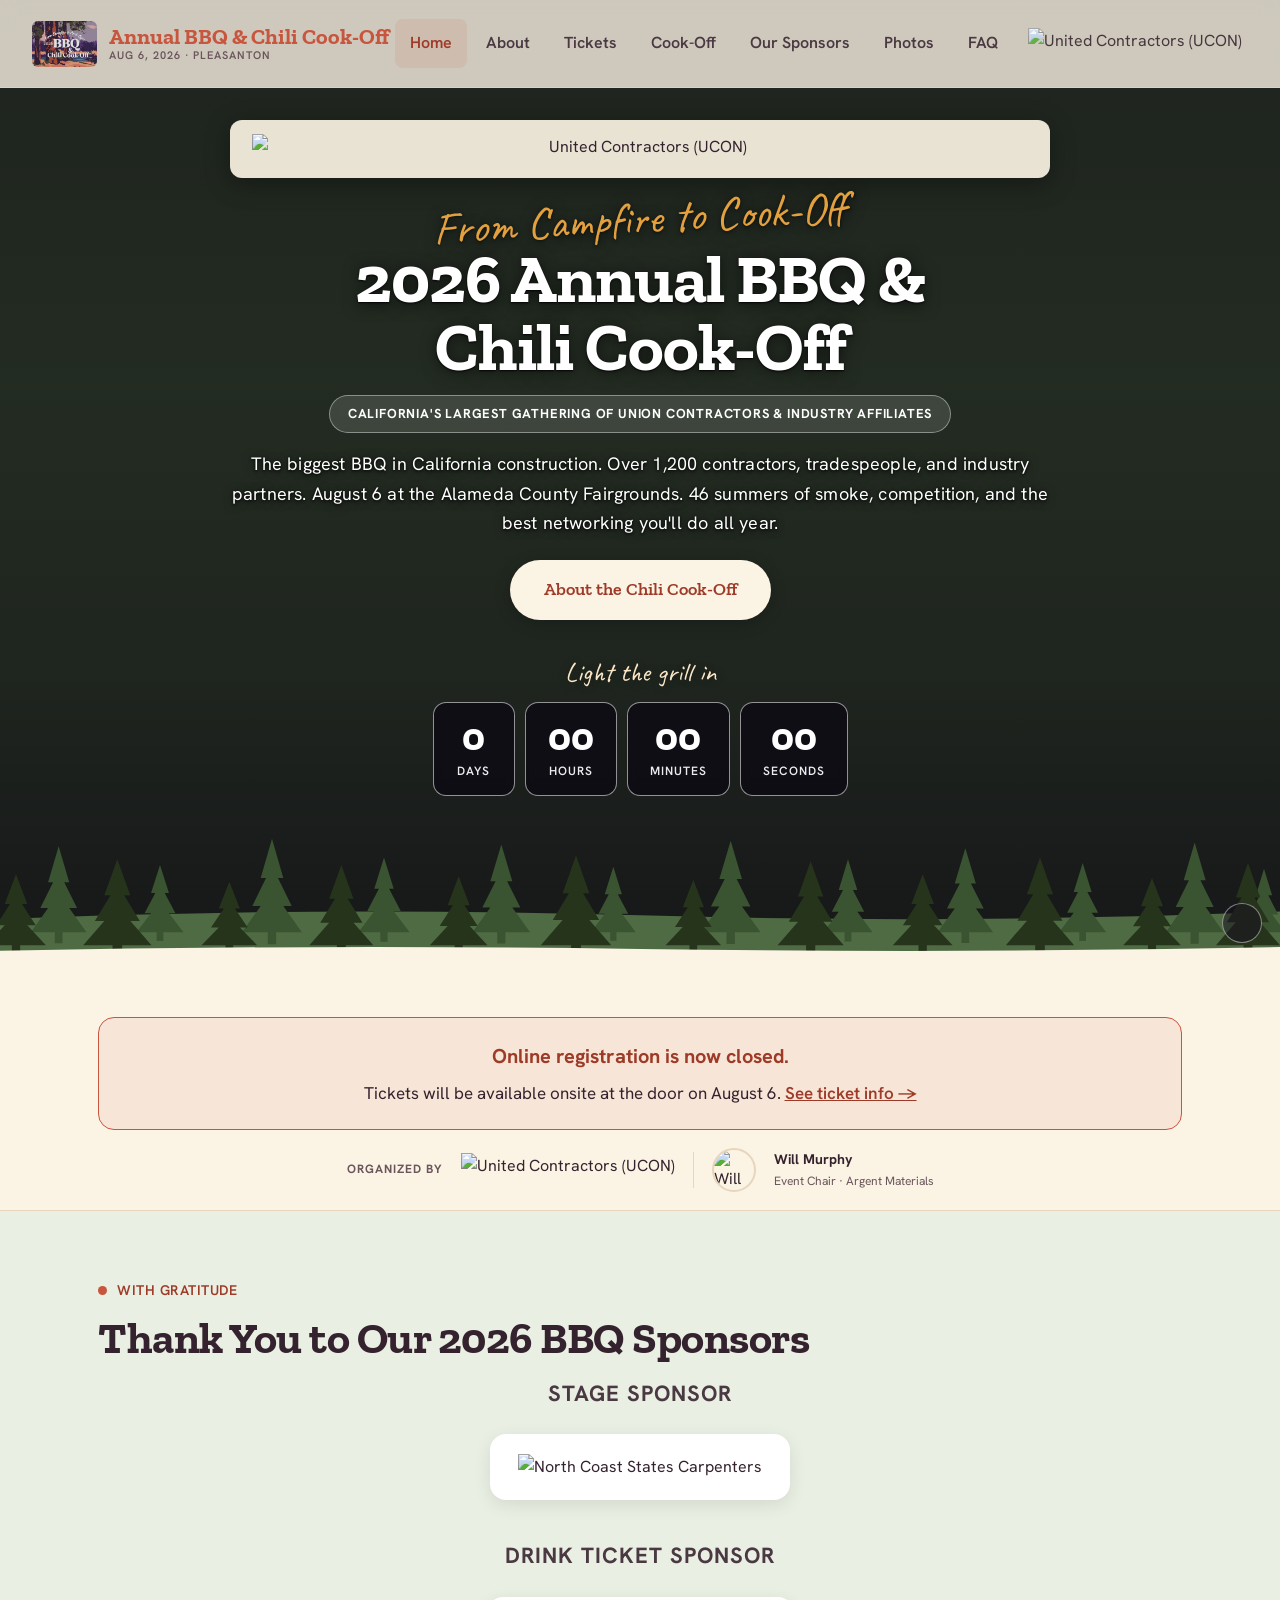
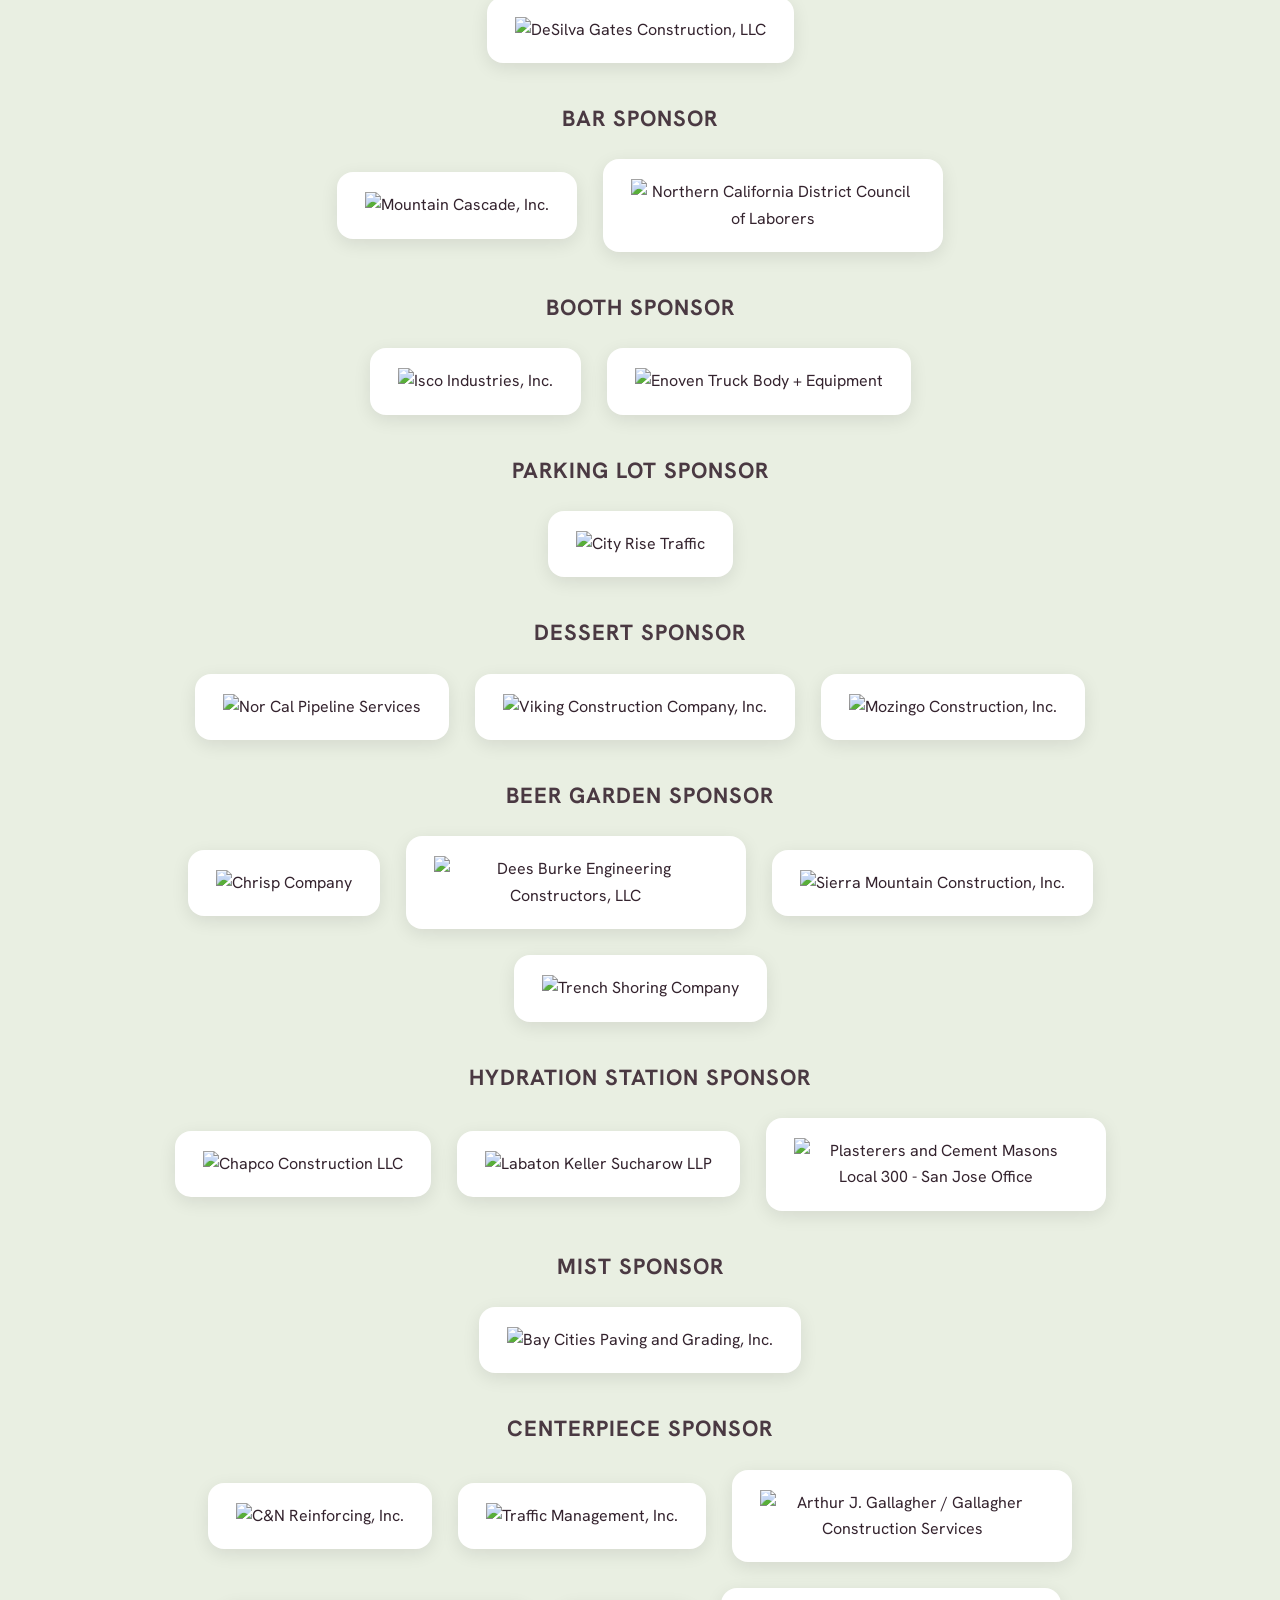
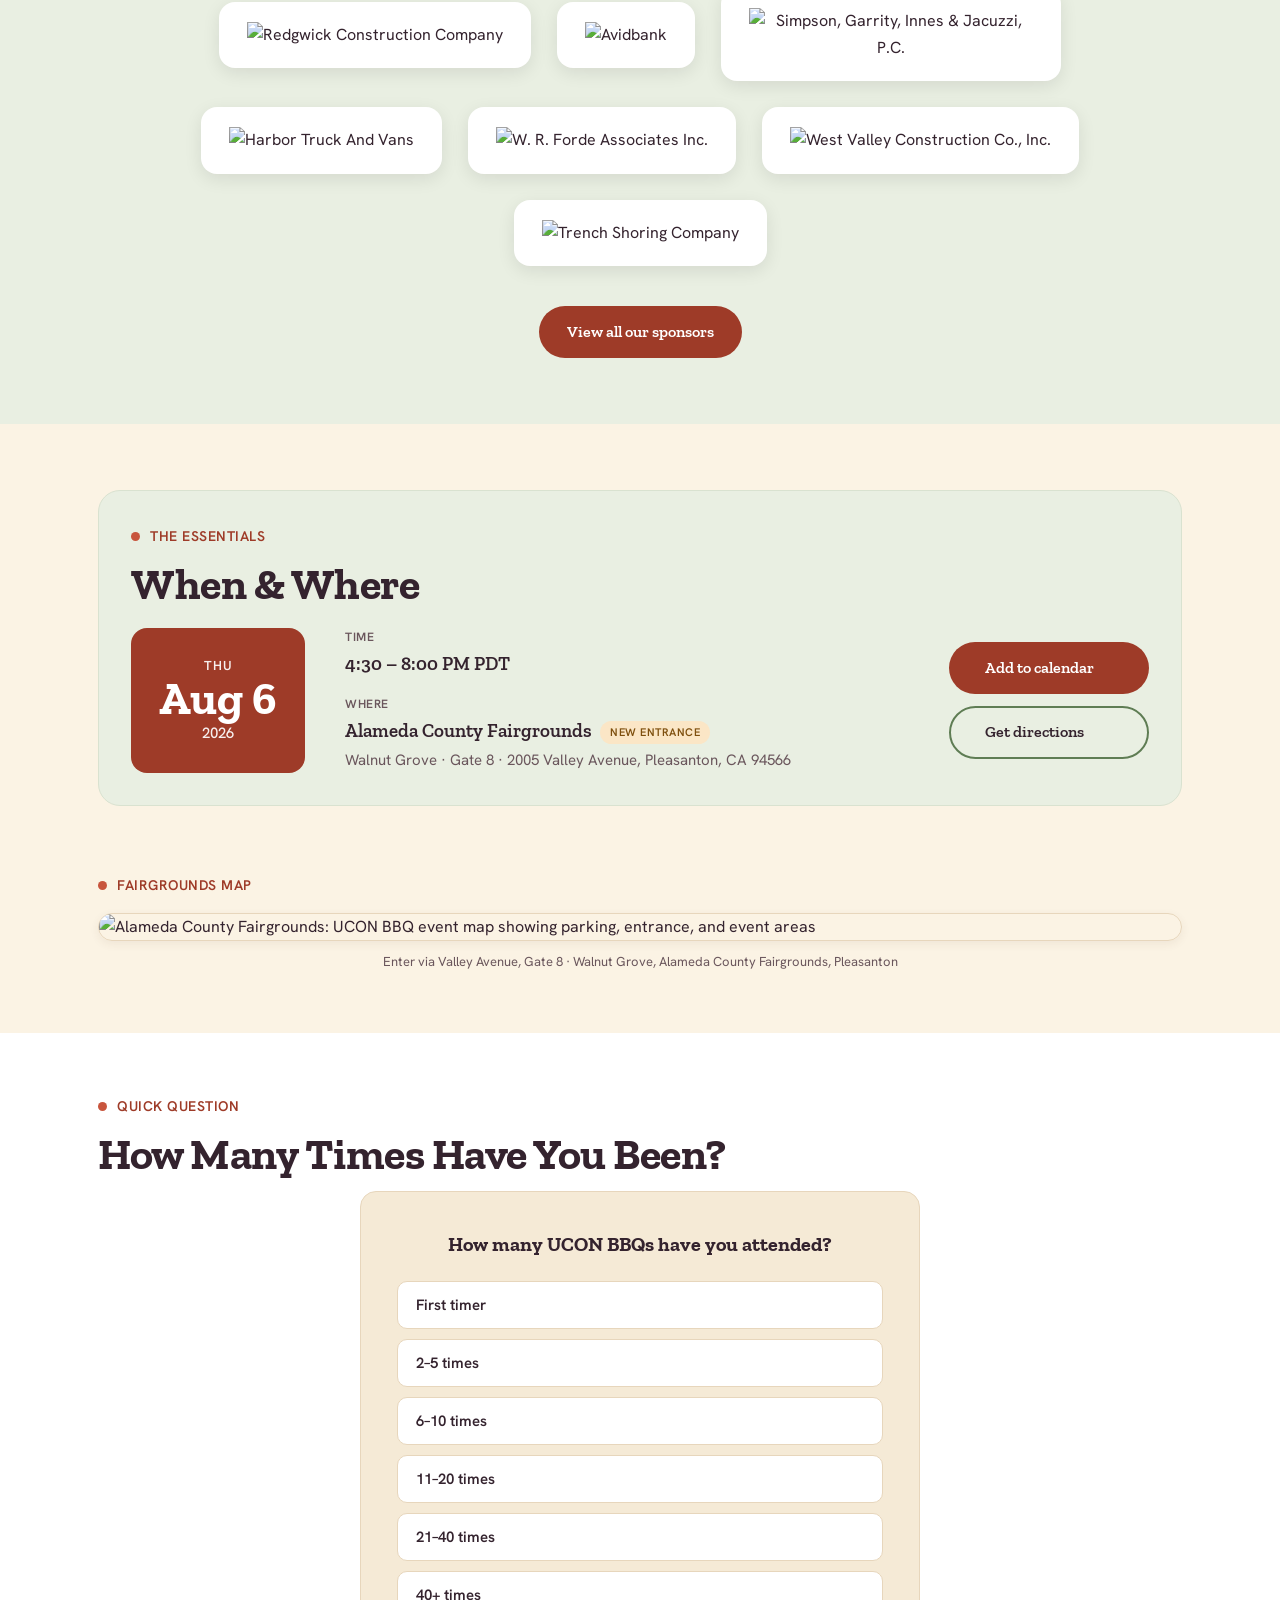
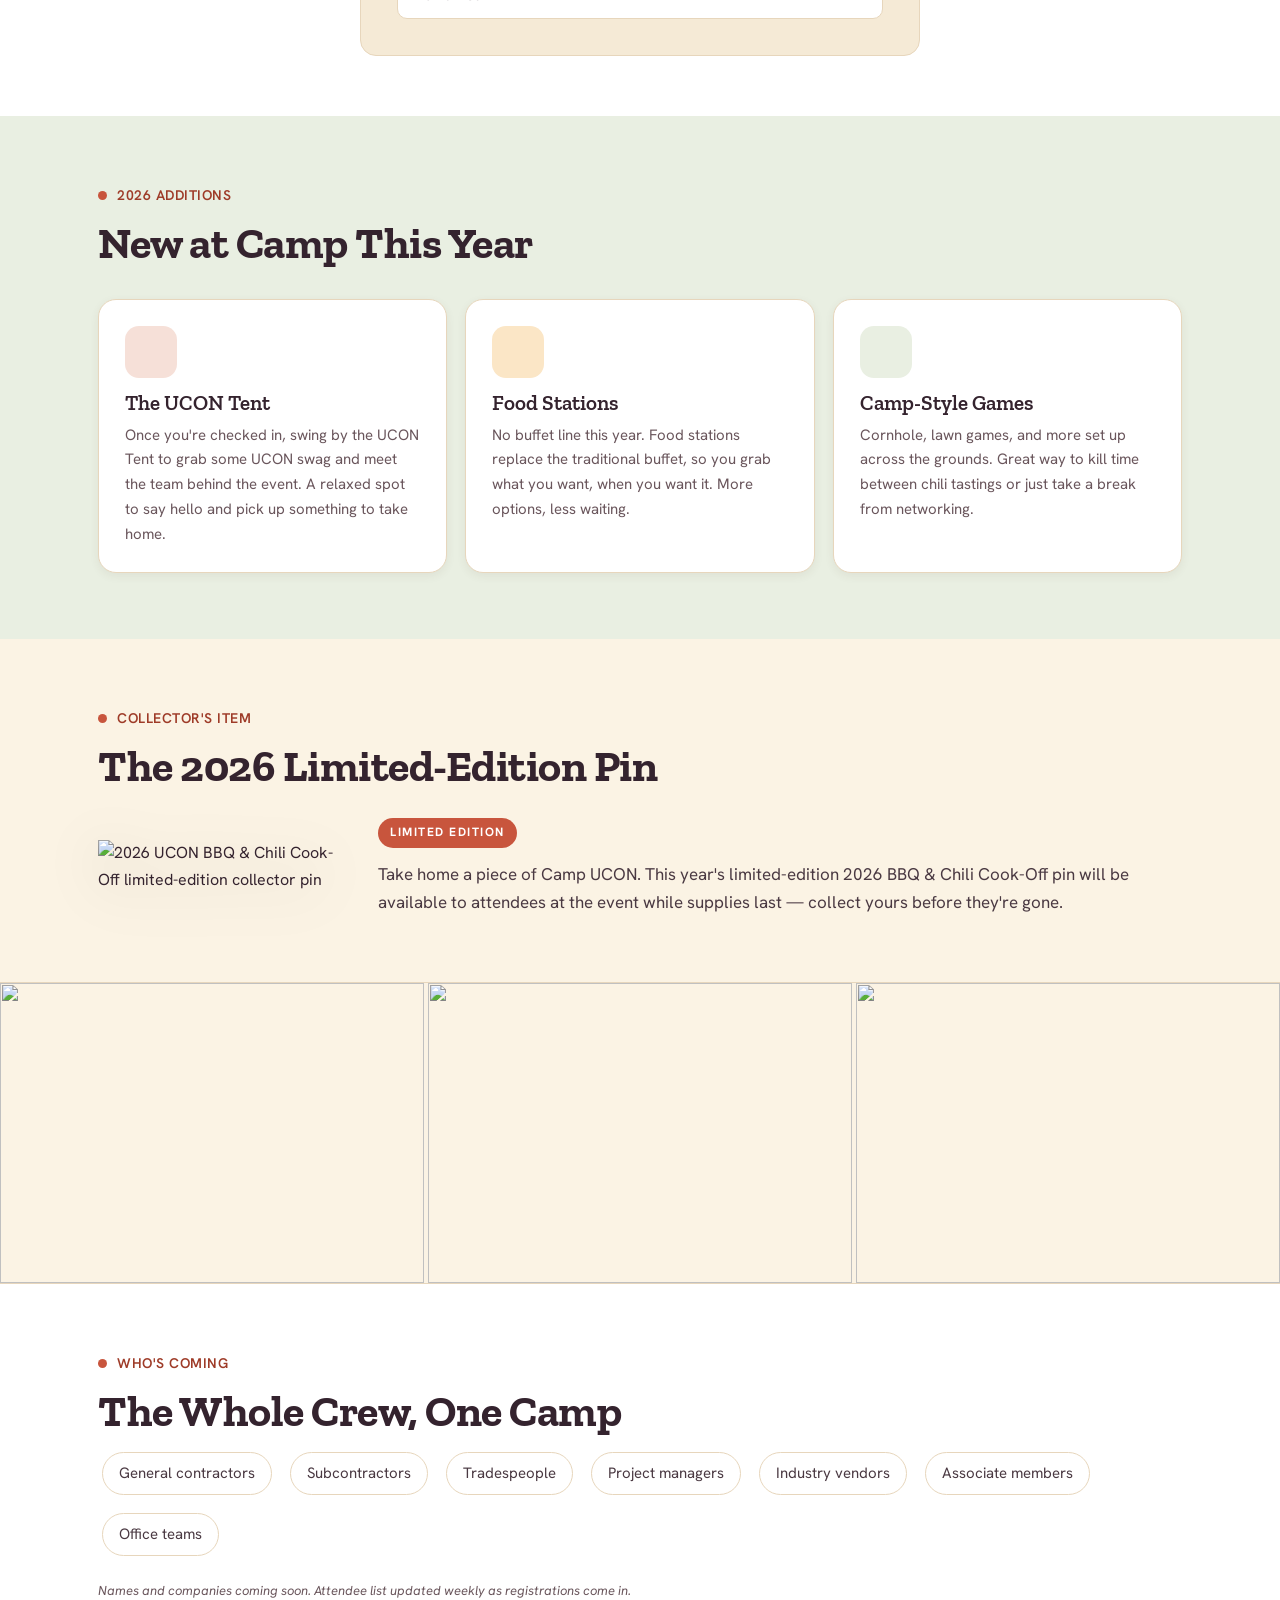
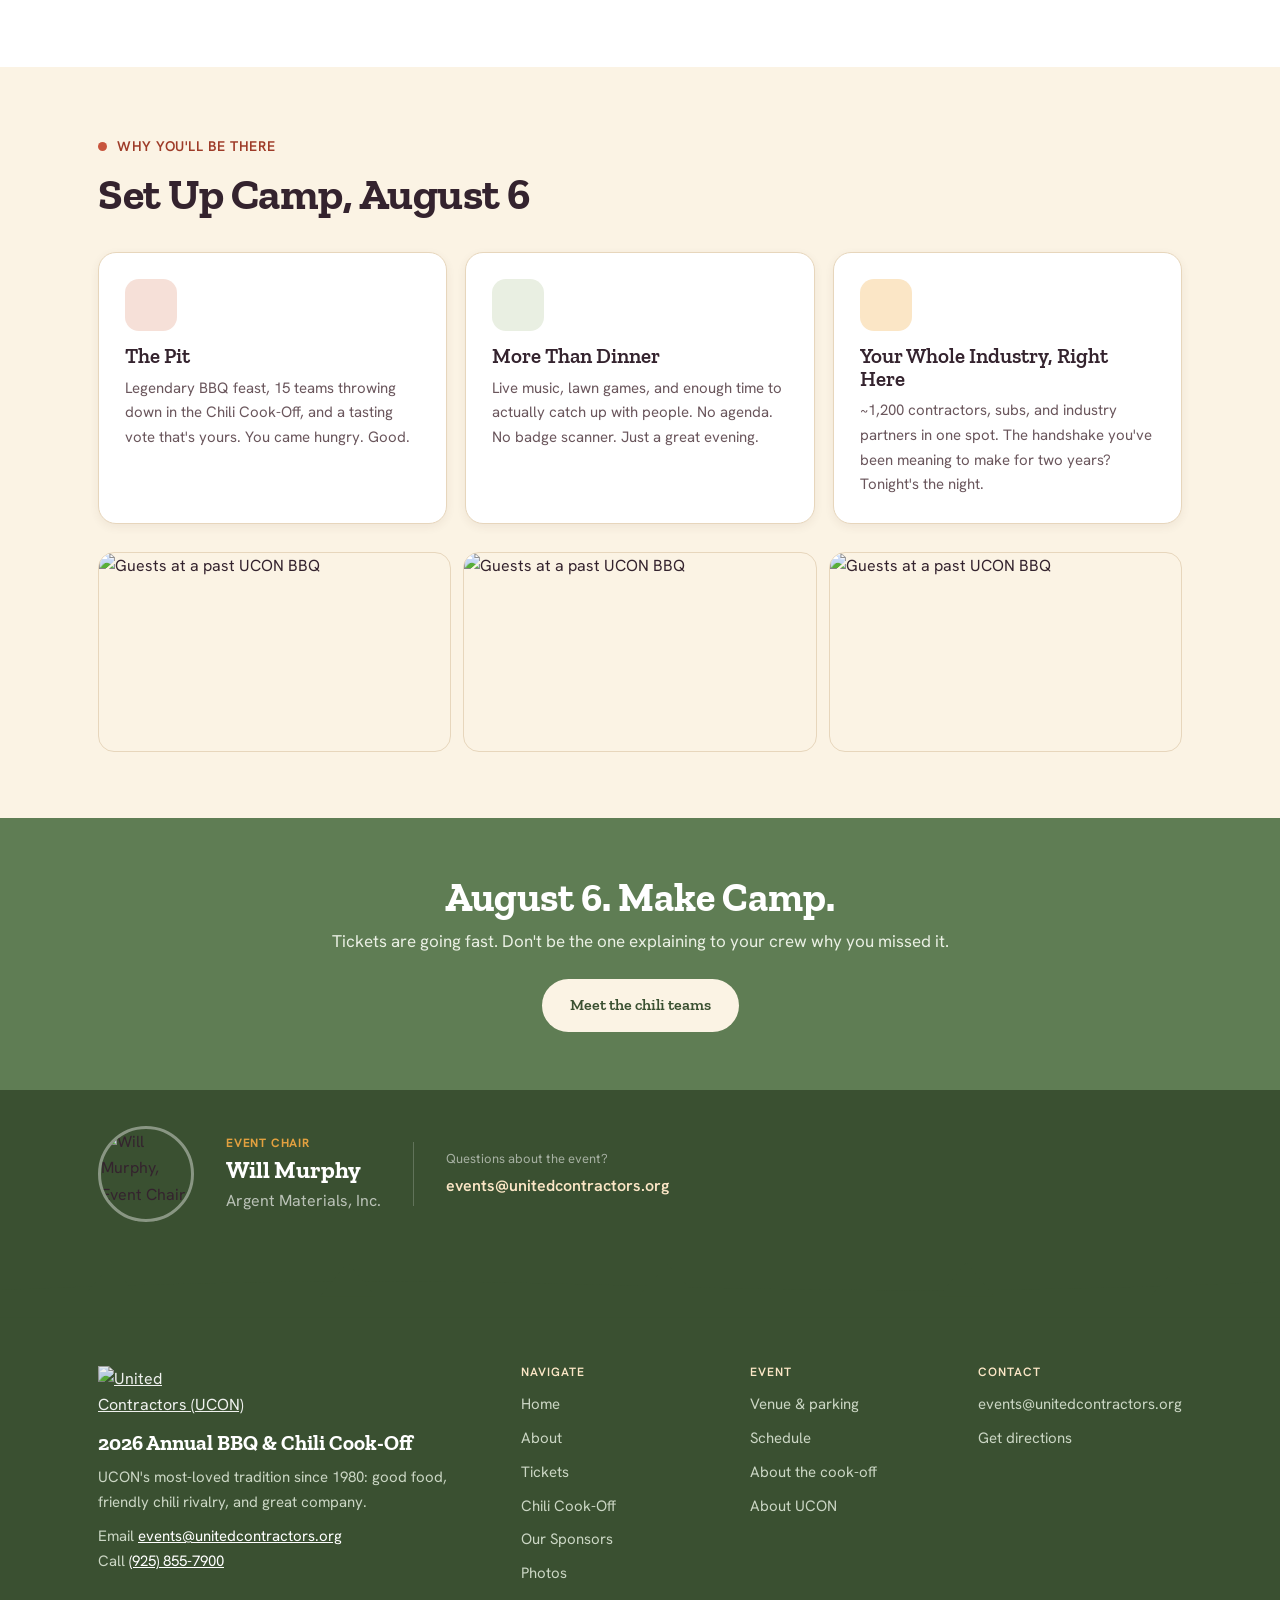
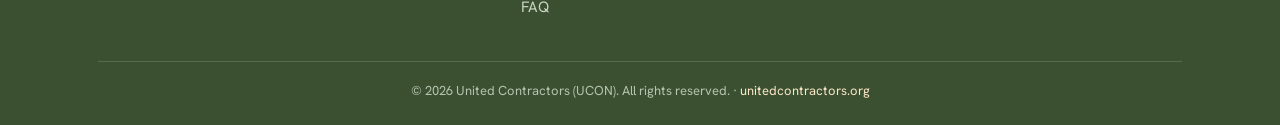
==== commit 555d89dc: "Reg Closing Updates" ====
--- a/index.html
+++ b/index.html
@@ -53,9 +53,7 @@
     <a class="nav-btn" data-nav="chili-cookoff.html" href="chili-cookoff.html">Cook-Off</a>
     <a class="nav-btn" data-nav="sponsor.html" href="sponsor.html">Our Sponsors</a>
     <a class="nav-btn" data-nav="photos.html" href="photos.html">Photos</a>
-    <a class="nav-btn" data-nav="faq.html" href="faq.html">FAQ</a>
-    <a class="register-btn" href="https://www.unitedcontractors.org/event-registration/2026-annual-bbq-registration">Get tickets</a>
-  </div>
+    <a class="nav-btn" data-nav="faq.html" href="faq.html">FAQ</a>  </div>
   <a class="nav-ucon-logo" href="https://www.unitedcontractors.org" target="_blank" rel="noopener" aria-label="United Contractors, event organizer"><img src="https://res.cloudinary.com/dhqtiaubo/image/upload/q_auto/f_auto/v1777169497/UnitedContractorsLogo_zf9ekd.png" alt="United Contractors (UCON)"></a>
   <button class="hamburger" id="hamburger" onclick="toggleMobileMenu()" aria-label="Toggle menu" aria-expanded="false"><span></span><span></span><span></span></button>
 </nav>
@@ -67,9 +65,7 @@
   <a href="sponsor.html">Our Sponsors</a>
   <a href="photos.html">Photos</a>
   <a href="faq.html">FAQ</a>
-  <a href="https://www.unitedcontractors.org" target="_blank" rel="noopener">About UCON</a>
-  <a class="mobile-register" href="https://www.unitedcontractors.org/event-registration/2026-annual-bbq-registration">Get tickets</a>
-</div>
+  <a href="https://www.unitedcontractors.org" target="_blank" rel="noopener">About UCON</a></div>
 </header>
 <main id="main-content">
 <section class="video-hero">
@@ -85,9 +81,7 @@
     <div class="hero-title">2026 Annual BBQ &amp;<br>Chili Cook-Off</div>
     <p class="hero-badge-statement">California's largest gathering of union contractors &amp; industry affiliates</p>
     <p class="hero-tagline">The biggest BBQ in California construction. Over 1,200 contractors, tradespeople, and industry partners. August 6 at the Alameda County Fairgrounds. 46 summers of smoke, competition, and the best networking you'll do all year.</p>
-    <div class="hero-btns">
-      <a class="btn btn-primary" href="https://www.unitedcontractors.org/event-registration/2026-annual-bbq-registration">Get your tickets</a>
-      <a class="btn btn-hero-outline" href="chili-cookoff.html">About the Chili Cook-Off</a>
+    <div class="hero-btns">      <a class="btn btn-hero-outline" href="chili-cookoff.html">About the Chili Cook-Off</a>
     </div>
   </div>
   <div class="hero-countdown">
@@ -101,6 +95,12 @@
   </div>
   <div class="hero-treeline"><svg viewBox="0 0 1200 150" preserveAspectRatio="none" aria-hidden="true" focusable="false"><path d="M0 104 Q300 90 600 100 T1200 96 L1200 150 L0 150 Z" fill="#4E6B43"/><g fill="#3a5331"><polygon points="55,26 64.9,64.6 60.2,64.6 72.2,92.2 64.9,92.2 81.0,118 58.6,118 58.6,130.0 51.4,130.0 51.4,118 29.0,118 45.1,92.2 37.8,92.2 49.8,64.6 45.1,64.6"/><polygon points="150,46 158.4,76.2 154.4,76.2 164.5,97.8 158.4,97.8 172.0,118 153.1,118 153.1,127.4 146.9,127.4 146.9,118 128.0,118 141.6,97.8 135.5,97.8 145.6,76.2 141.6,76.2"/><polygon points="255,18 265.6,60.0 260.6,60.0 273.5,90.0 265.6,90.0 283.0,118 258.9,118 258.9,131.0 251.1,131.0 251.1,118 227.0,118 244.4,90.0 236.5,90.0 249.4,60.0 244.4,60.0"/><polygon points="360,38 369.1,71.6 364.8,71.6 375.8,95.6 369.1,95.6 384.0,118 363.4,118 363.4,128.4 356.6,128.4 356.6,118 336.0,118 350.9,95.6 344.2,95.6 355.2,71.6 350.9,71.6"/><polygon points="470,24 480.3,63.5 475.4,63.5 487.8,91.7 480.3,91.7 497.0,118 473.8,118 473.8,130.2 466.2,130.2 466.2,118 443.0,118 459.7,91.7 452.2,91.7 464.6,63.5 459.7,63.5"/><polygon points="575,48 583.0,77.4 579.2,77.4 588.9,98.4 583.0,98.4 596.0,118 577.9,118 577.9,127.1 572.1,127.1 572.1,118 554.0,118 567.0,98.4 561.1,98.4 570.8,77.4 567.0,77.4"/><polygon points="685,20 695.6,61.2 690.6,61.2 703.5,90.6 695.6,90.6 713.0,118 688.9,118 688.9,130.7 681.1,130.7 681.1,118 657.0,118 674.4,90.6 666.5,90.6 679.4,61.2 674.4,61.2"/><polygon points="795,40 803.7,72.8 799.6,72.8 810.2,96.2 803.7,96.2 818.0,118 798.2,118 798.2,128.1 791.8,128.1 791.8,118 772.0,118 786.3,96.2 779.8,96.2 790.4,72.8 786.3,72.8"/><polygon points="905,28 914.9,65.8 910.2,65.8 922.2,92.8 914.9,92.8 931.0,118 908.6,118 908.6,129.7 901.4,129.7 901.4,118 879.0,118 895.1,92.8 887.8,92.8 899.8,65.8 895.1,65.8"/><polygon points="1015,44 1023.4,75.1 1019.4,75.1 1029.5,97.3 1023.4,97.3 1037.0,118 1018.1,118 1018.1,127.6 1011.9,127.6 1011.9,118 993.0,118 1006.6,97.3 1000.5,97.3 1010.6,75.1 1006.6,75.1"/><polygon points="1120,22 1130.3,62.3 1125.4,62.3 1137.8,91.1 1130.3,91.1 1147.0,118 1123.8,118 1123.8,130.5 1116.2,130.5 1116.2,118 1093.0,118 1109.7,91.1 1102.2,91.1 1114.6,62.3 1109.7,62.3"/><polygon points="1185,50 1192.6,78.6 1189.0,78.6 1198.2,99.0 1192.6,99.0 1205.0,118 1187.8,118 1187.8,126.8 1182.2,126.8 1182.2,118 1165.0,118 1177.4,99.0 1171.8,99.0 1181.0,78.6 1177.4,78.6"/></g><g fill="#26341c"><polygon points="15,56 25.6,87.9 20.6,87.9 33.5,110.7 25.6,110.7 43.0,132 18.9,132 18.9,141.9 11.1,141.9 11.1,132 -13.0,132 4.4,110.7 -3.5,110.7 9.4,87.9 4.4,87.9"/><polygon points="110,40 122.2,78.6 116.4,78.6 131.1,106.2 122.2,106.2 142.0,132 114.5,132 114.5,144.0 105.5,144.0 105.5,132 78.0,132 97.8,106.2 88.9,106.2 103.6,78.6 97.8,78.6"/><polygon points="215,64 224.9,92.6 220.2,92.6 232.2,113.0 224.9,113.0 241.0,132 218.6,132 218.6,140.8 211.4,140.8 211.4,132 189.0,132 205.1,113.0 197.8,113.0 209.8,92.6 205.1,92.6"/><polygon points="320,46 331.4,82.1 326.0,82.1 339.8,107.9 331.4,107.9 350.0,132 324.2,132 324.2,143.2 315.8,143.2 315.8,132 290.0,132 308.6,107.9 300.2,107.9 314.0,82.1 308.6,82.1"/><polygon points="430,58 440.3,89.1 435.4,89.1 447.8,111.3 440.3,111.3 457.0,132 433.8,132 433.8,141.6 426.2,141.6 426.2,132 403.0,132 419.7,111.3 412.2,111.3 424.6,89.1 419.7,89.1"/><polygon points="540,36 552.5,76.3 546.6,76.3 561.8,105.1 552.5,105.1 573.0,132 544.6,132 544.6,144.5 535.4,144.5 535.4,132 507.0,132 527.5,105.1 518.2,105.1 533.4,76.3 527.5,76.3"/><polygon points="650,62 659.9,91.4 655.2,91.4 667.2,112.4 659.9,112.4 676.0,132 653.6,132 653.6,141.1 646.4,141.1 646.4,132 624.0,132 640.1,112.4 632.8,112.4 644.8,91.4 640.1,91.4"/><polygon points="760,42 771.8,79.8 766.2,79.8 780.5,106.8 771.8,106.8 791.0,132 764.3,132 764.3,143.7 755.7,143.7 755.7,132 729.0,132 748.2,106.8 739.5,106.8 753.8,79.8 748.2,79.8"/><polygon points="865,56 875.6,87.9 870.6,87.9 883.5,110.7 875.6,110.7 893.0,132 868.9,132 868.9,141.9 861.1,141.9 861.1,132 837.0,132 854.4,110.7 846.5,110.7 859.4,87.9 854.4,87.9"/><polygon points="975,38 987.2,77.5 981.4,77.5 996.1,105.7 987.2,105.7 1007.0,132 979.5,132 979.5,144.2 970.5,144.2 970.5,132 943.0,132 962.8,105.7 953.9,105.7 968.6,77.5 962.8,77.5"/><polygon points="1080,60 1090.3,90.2 1085.4,90.2 1097.8,111.8 1090.3,111.8 1107.0,132 1083.8,132 1083.8,141.4 1076.2,141.4 1076.2,132 1053.0,132 1069.7,111.8 1062.2,111.8 1074.6,90.2 1069.7,90.2"/><polygon points="1170,44 1181.4,81.0 1176.0,81.0 1189.8,107.4 1181.4,107.4 1200.0,132 1174.2,132 1174.2,143.4 1165.8,143.4 1165.8,132 1140.0,132 1158.6,107.4 1150.2,107.4 1164.0,81.0 1158.6,81.0"/></g><path d="M0 138 Q300 131 600 136 T1200 134 L1200 150 L0 150 Z" fill="#FBF3E4"/></svg></div>
   <button class="hero-video-toggle" id="heroVideoToggle" type="button" aria-label="Pause background video"><i class="ti ti-player-pause" aria-hidden="true"></i></button>
+</section>
+
+<section style="padding:26px 0 0;">
+  <div class="container">
+    <div class="note-box" style="border-color:var(--ember);background:rgba(200,85,61,.08);text-align:center;padding:22px 26px;font-size:17px;"><strong style="color:var(--emberD);font-size:20px;display:block;margin-bottom:6px;">Online registration is now closed.</strong> Tickets will be available onsite at the door on August 6. <a href="tickets.html" style="color:var(--emberD);font-weight:600;">See ticket info &rarr;</a></div>
+  </div>
 </section>
 
 <div class="ucon-organizer-strip">
@@ -428,7 +428,7 @@
 <div class="cta-block">
   <h2>August 6. Make Camp.</h2>
   <p>Tickets are going fast. Don't be the one explaining to your crew why you missed it.</p>
-  <div class="cta-inner"><a class="btn-cream" href="https://www.unitedcontractors.org/event-registration/2026-annual-bbq-registration">Get tickets</a><a class="btn-cream-out" href="chili-cookoff.html">Meet the chili teams</a></div>
+  <div class="cta-inner"><a class="btn-cream" href="chili-cookoff.html">Meet the chili teams</a></div>
 </div>
 </main>
 <div class="event-chair-footer">
@@ -473,8 +473,6 @@
     <div class="footer-bottom">© 2026 United Contractors (UCON). All rights reserved. · <a href="https://www.unitedcontractors.org" target="_blank" rel="noopener">unitedcontractors.org</a></div>
   </div>
 </footer>
-<button class="scroll-top" id="scrollTop" onclick="window.scrollTo({top:0,behavior:'smooth'})" aria-label="Scroll to top">↑</button>
-<a class="sticky-register" href="https://www.unitedcontractors.org/event-registration/2026-annual-bbq-registration">Get your tickets</a>
-<script src="main.js"></script>
+<button class="scroll-top" id="scrollTop" onclick="window.scrollTo({top:0,behavior:'smooth'})" aria-label="Scroll to top">↑</button><script src="main.js"></script>
 </body>
 </html>
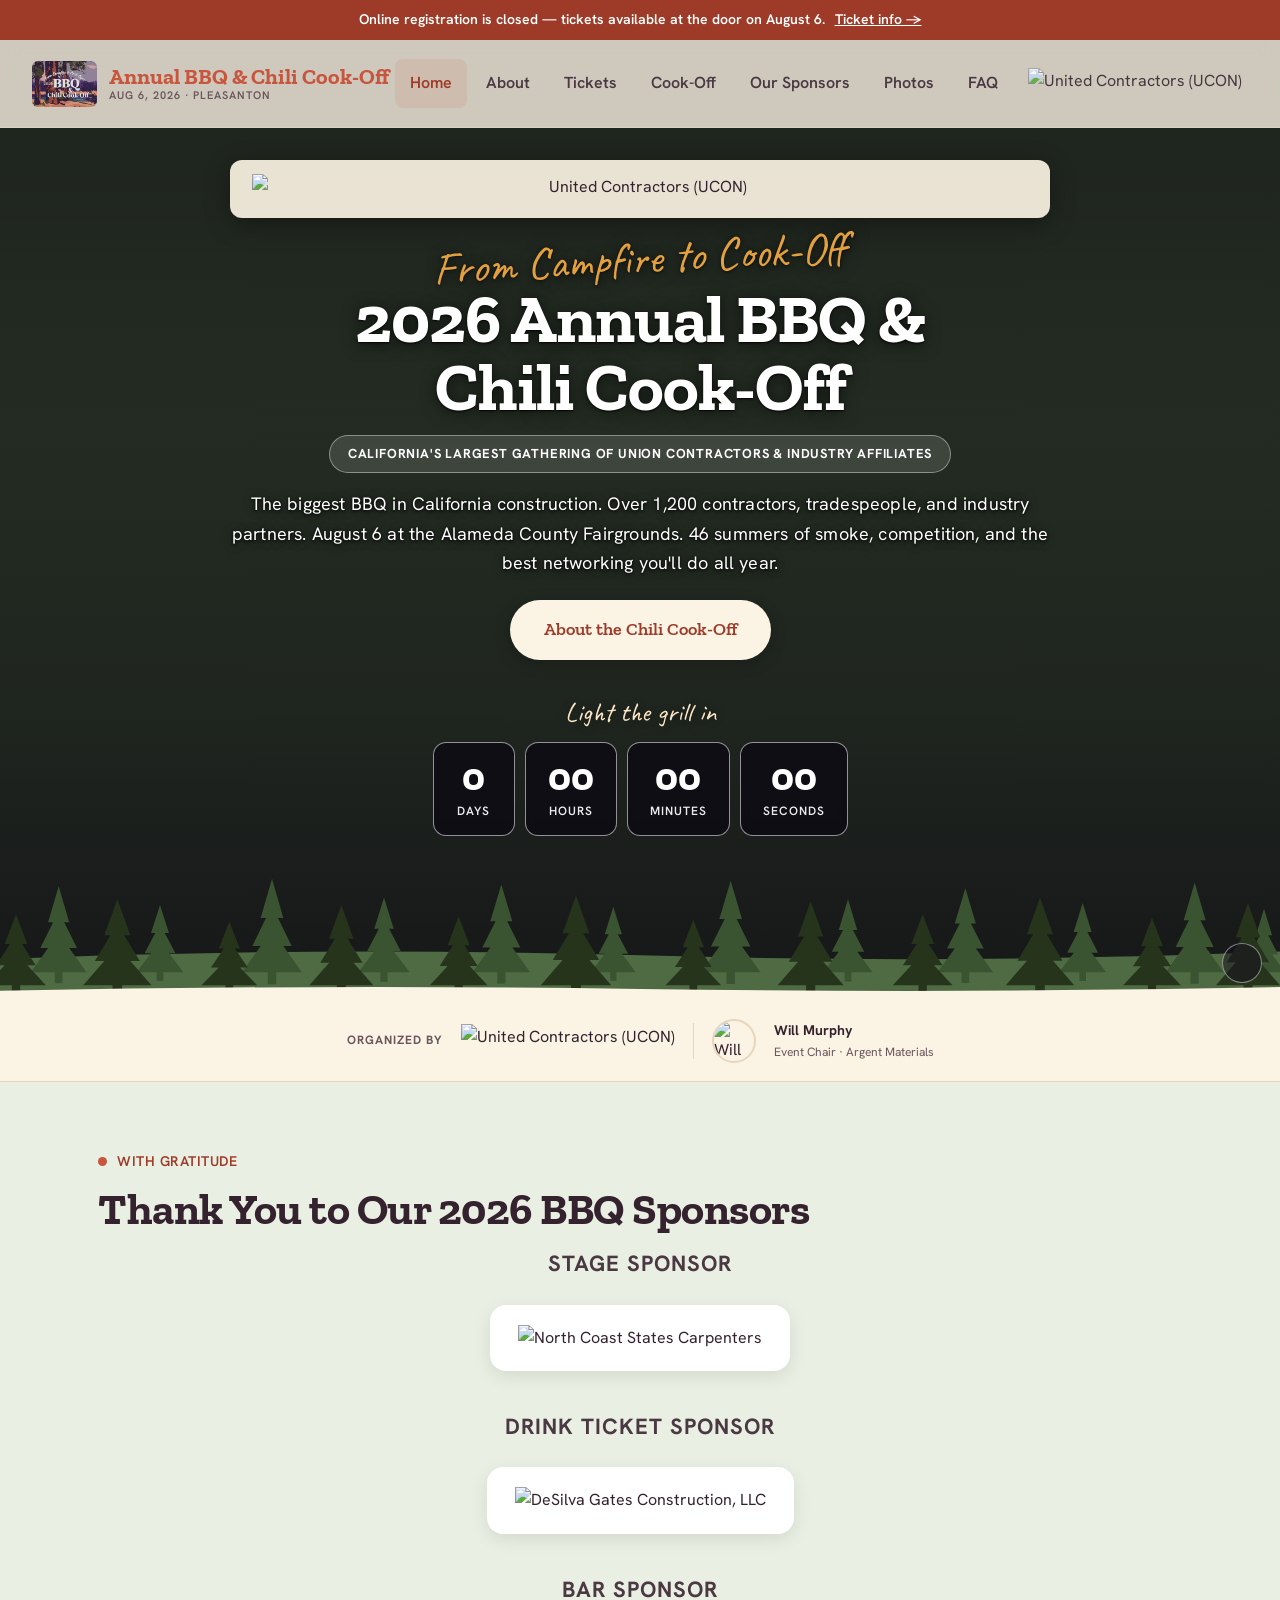
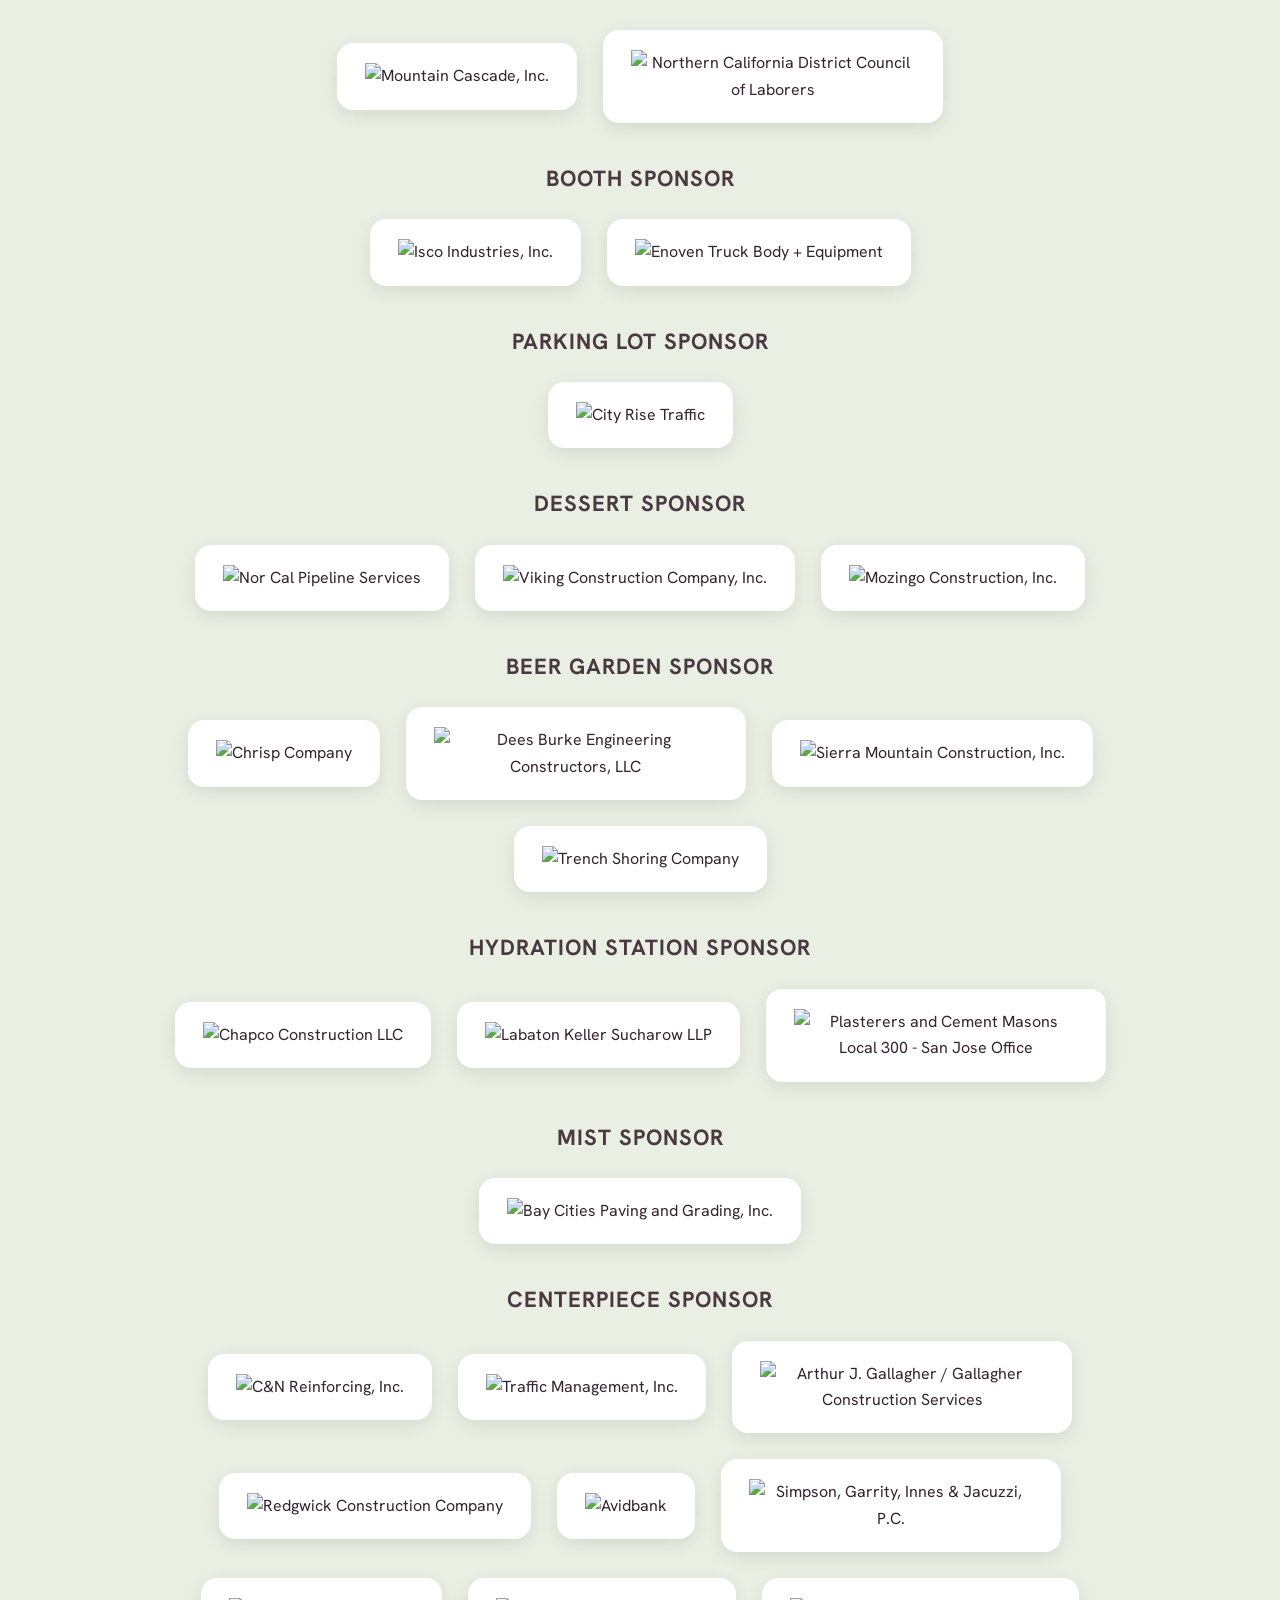
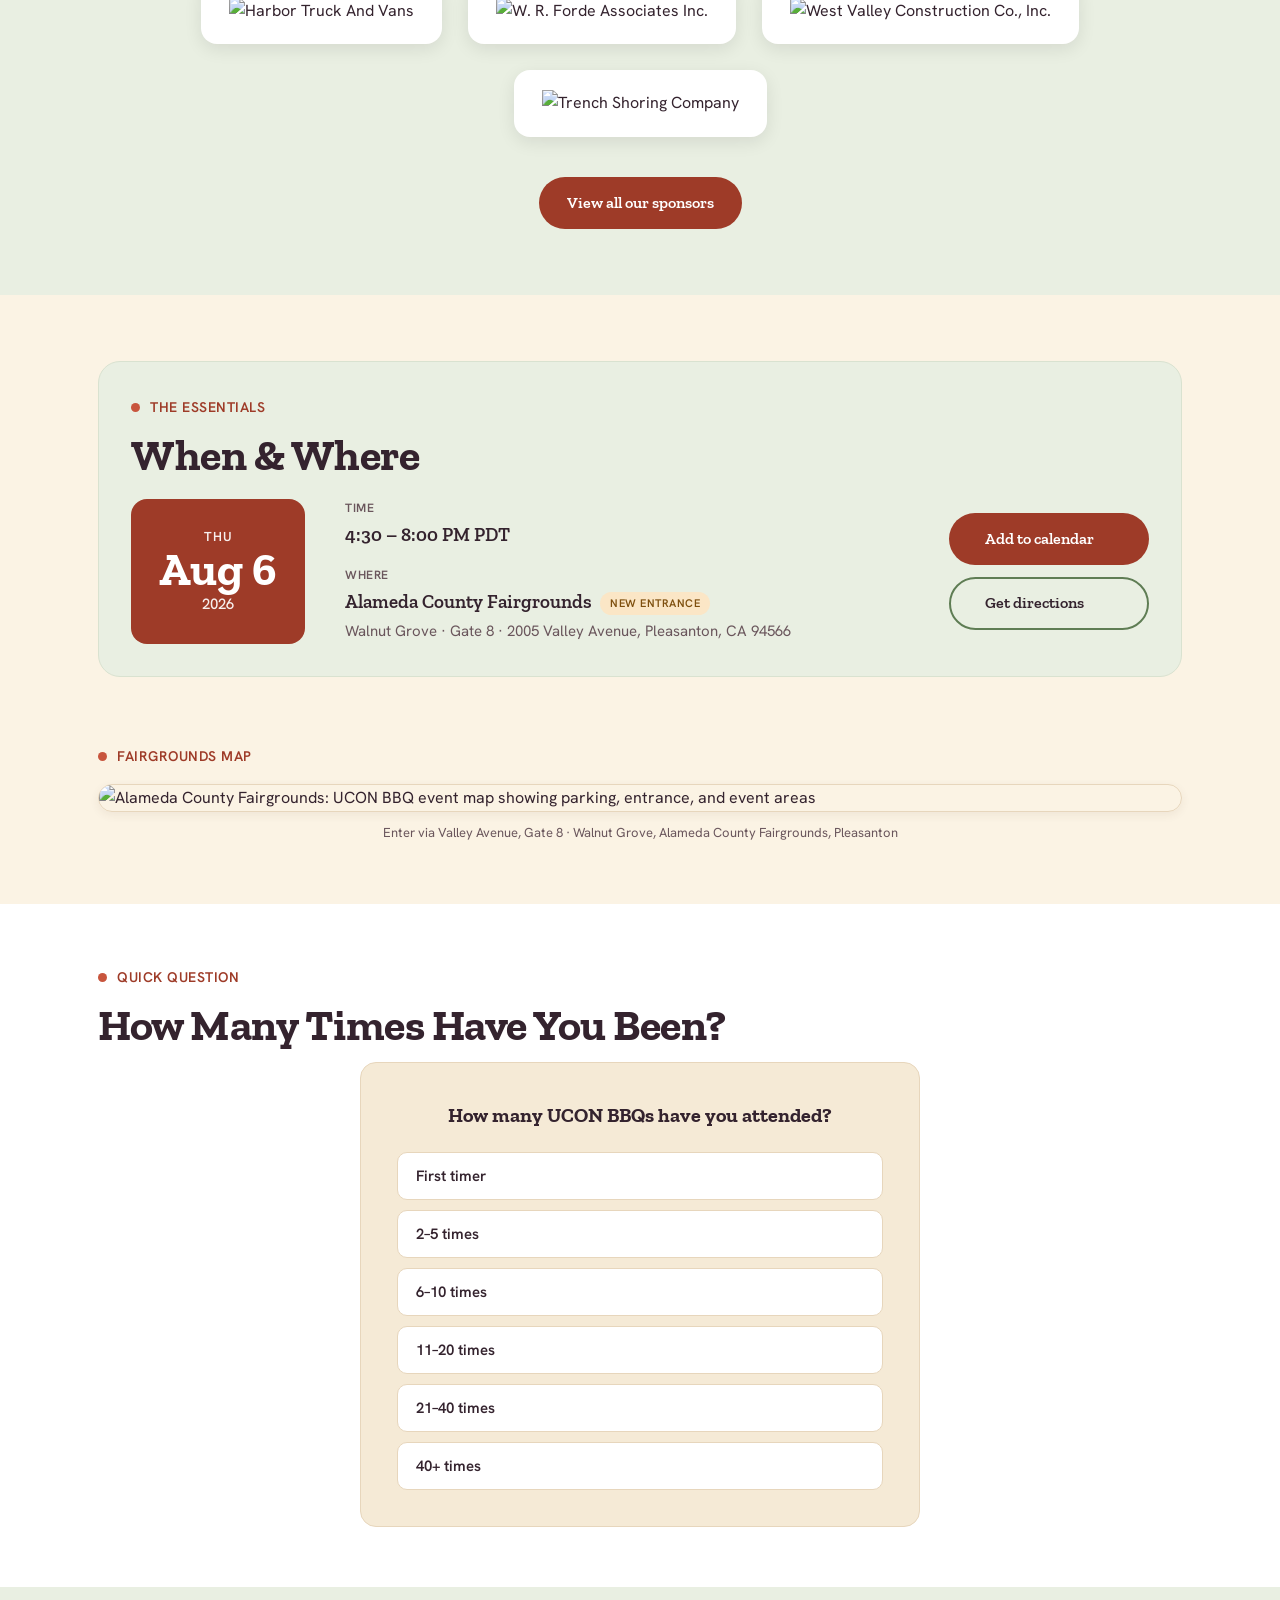
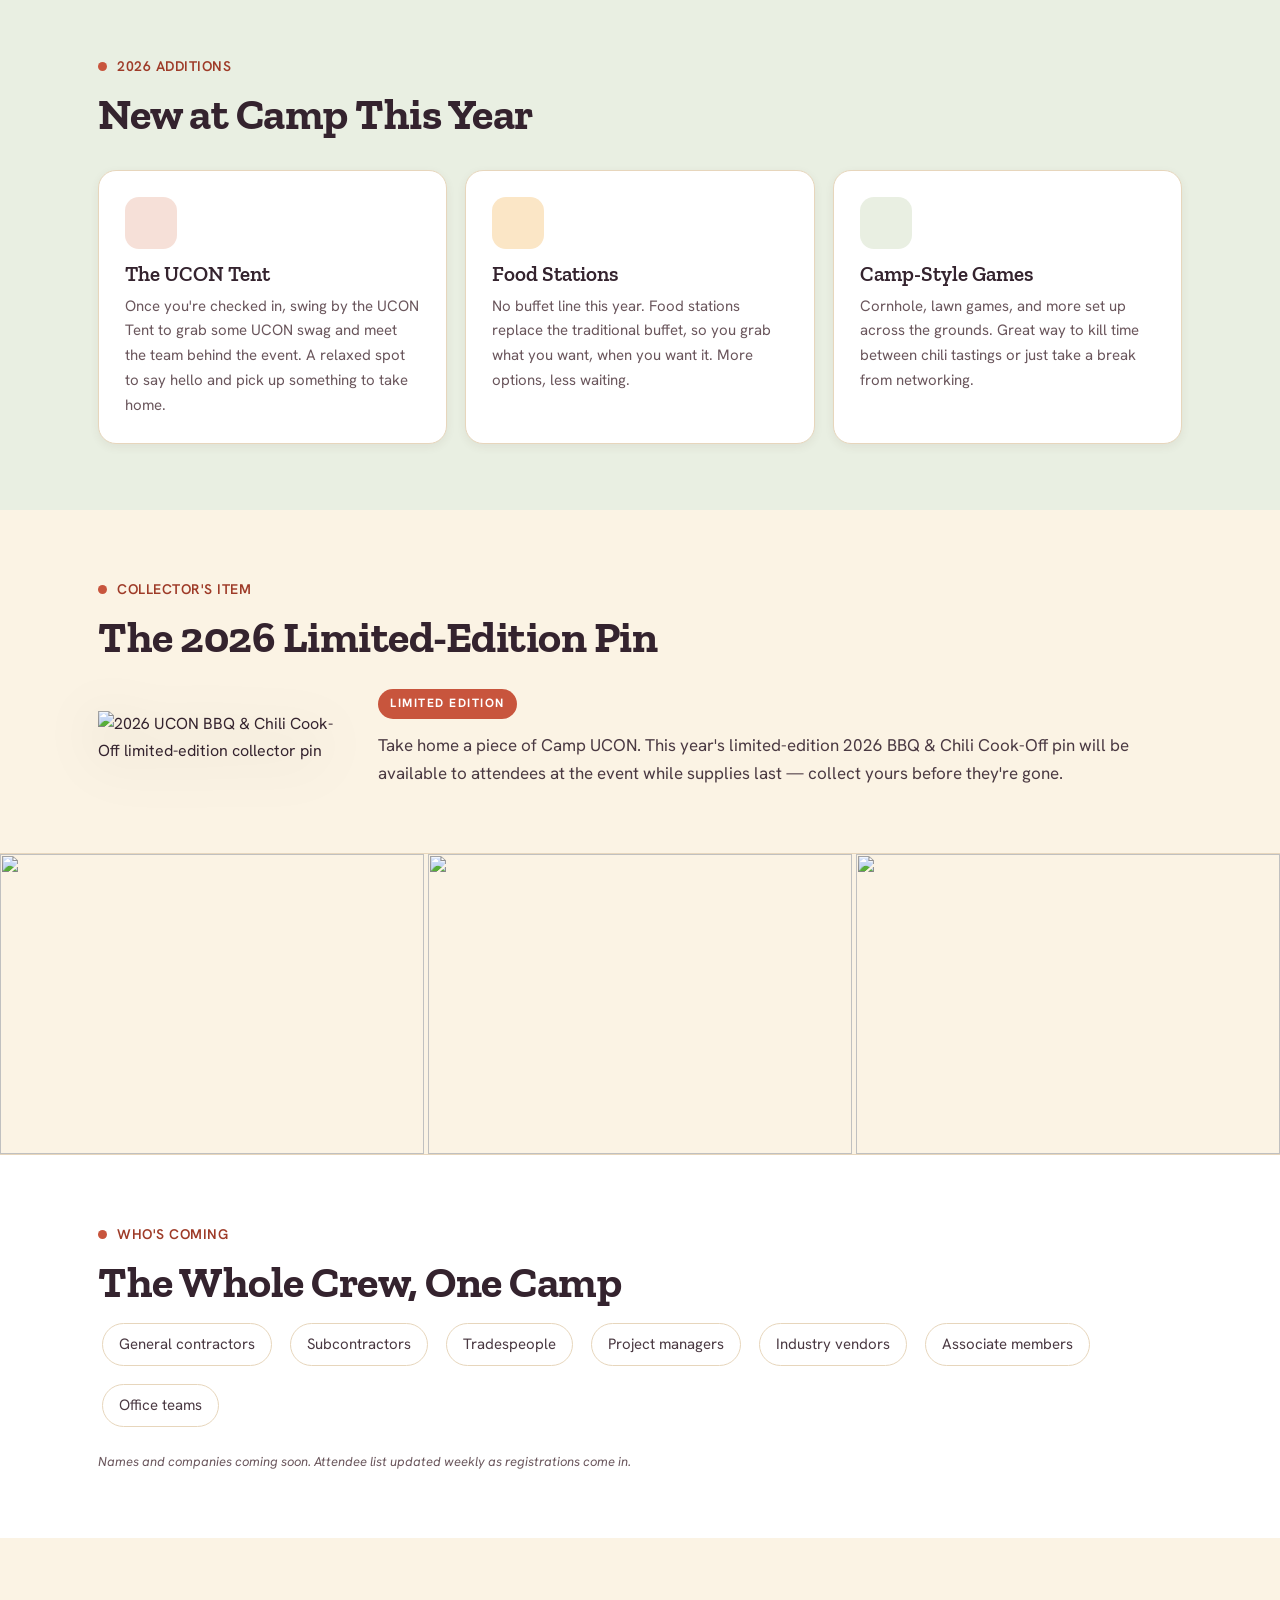
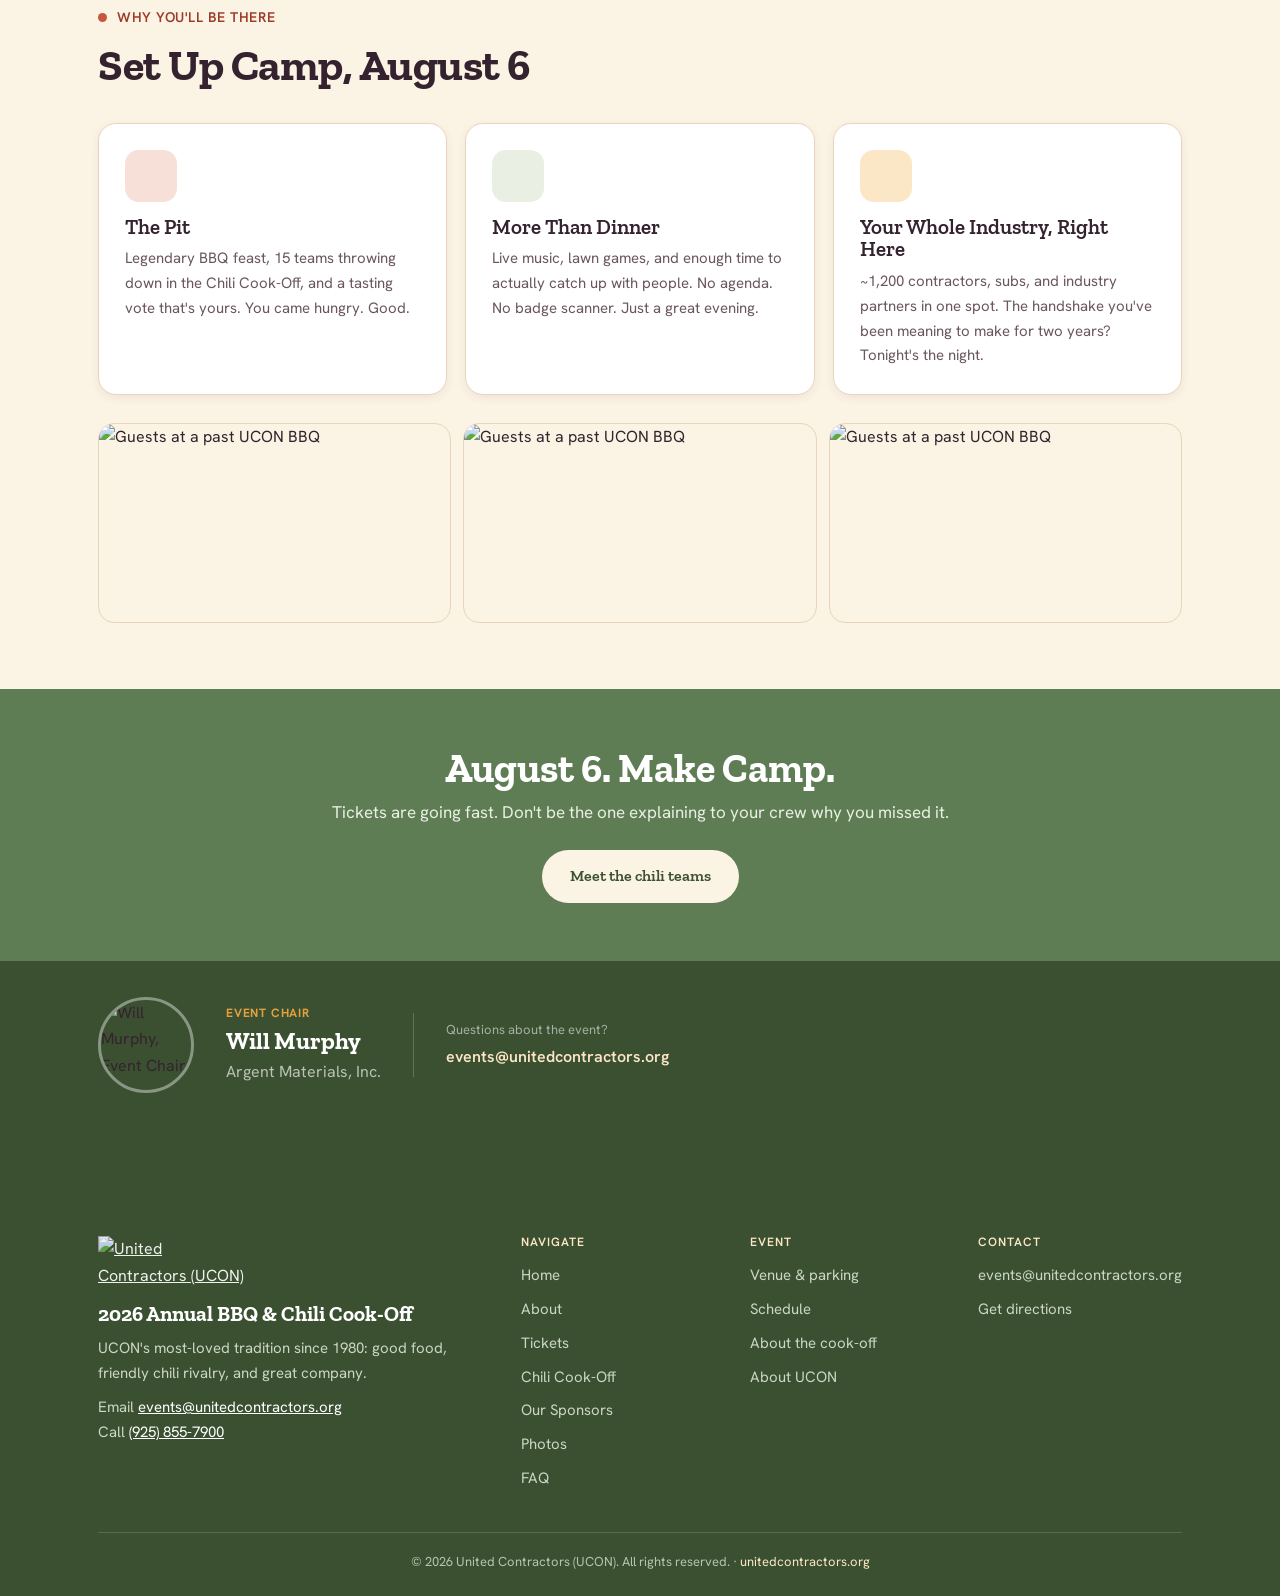
==== commit d0ecb5c1: "Tickets Update" ====
--- a/index.html
+++ b/index.html
@@ -29,6 +29,7 @@
 </head>
 <body>
 <a href="#main-content" class="skip-link">Skip to main content</a>
+<div class="reg-banner">Online registration is closed &mdash; tickets available at the door on August 6. <a href="tickets.html">Ticket info &rarr;</a></div>
 <header class="nav-over-hero">
 <nav aria-label="Main navigation">
   <a class="nav-logo" href="index.html" aria-label="BBQ &amp; Chili Cook-Off, home">
@@ -97,12 +98,6 @@
   <button class="hero-video-toggle" id="heroVideoToggle" type="button" aria-label="Pause background video"><i class="ti ti-player-pause" aria-hidden="true"></i></button>
 </section>
 
-<section style="padding:26px 0 0;">
-  <div class="container">
-    <div class="note-box" style="border-color:var(--ember);background:rgba(200,85,61,.08);text-align:center;padding:22px 26px;font-size:17px;"><strong style="color:var(--emberD);font-size:20px;display:block;margin-bottom:6px;">Online registration is now closed.</strong> Tickets will be available onsite at the door on August 6. <a href="tickets.html" style="color:var(--emberD);font-weight:600;">See ticket info &rarr;</a></div>
-  </div>
-</section>
-
 <div class="ucon-organizer-strip">
   <span>Organized by</span>
   <a href="https://www.unitedcontractors.org" target="_blank" rel="noopener" aria-label="United Contractors">
--- a/styles.css
+++ b/styles.css
@@ -709,6 +709,18 @@
 header.nav-over-hero{position:fixed;top:0;left:0;right:0;}
 header.nav-over-hero nav{background:rgba(251,243,228,.80);backdrop-filter:blur(8px);border-bottom:1px solid rgba(231,214,188,.7);transition:background .3s ease,border-color .3s ease;}
 header.nav-over-hero.scrolled nav{background:rgba(251,243,228,.97);backdrop-filter:blur(8px);border-bottom-color:var(--line);}
+/* ---------- Fixed registration-closed announcement bar ---------- */
+.reg-banner{position:fixed;top:0;left:0;right:0;z-index:1100;min-height:40px;display:flex;flex-wrap:wrap;align-items:center;justify-content:center;gap:2px 10px;background:var(--emberD);color:#fff;font-family:var(--font-body);font-size:14px;font-weight:600;line-height:1.25;padding:7px 18px;text-align:center;}
+.reg-banner a{color:#fff;text-decoration:underline;white-space:nowrap;}
+body{padding-top:40px;}
+header{top:40px;}
+header.nav-over-hero{top:40px;}
+@media(max-width:760px){
+  body{padding-top:58px;}
+  .reg-banner{min-height:58px;font-size:13px;padding:7px 14px;}
+  header{top:58px;}
+  header.nav-over-hero{top:58px;}
+}
 
 @media(max-width:768px){
   .video-hero{min-height:84vh;padding:100px 16px 128px;}
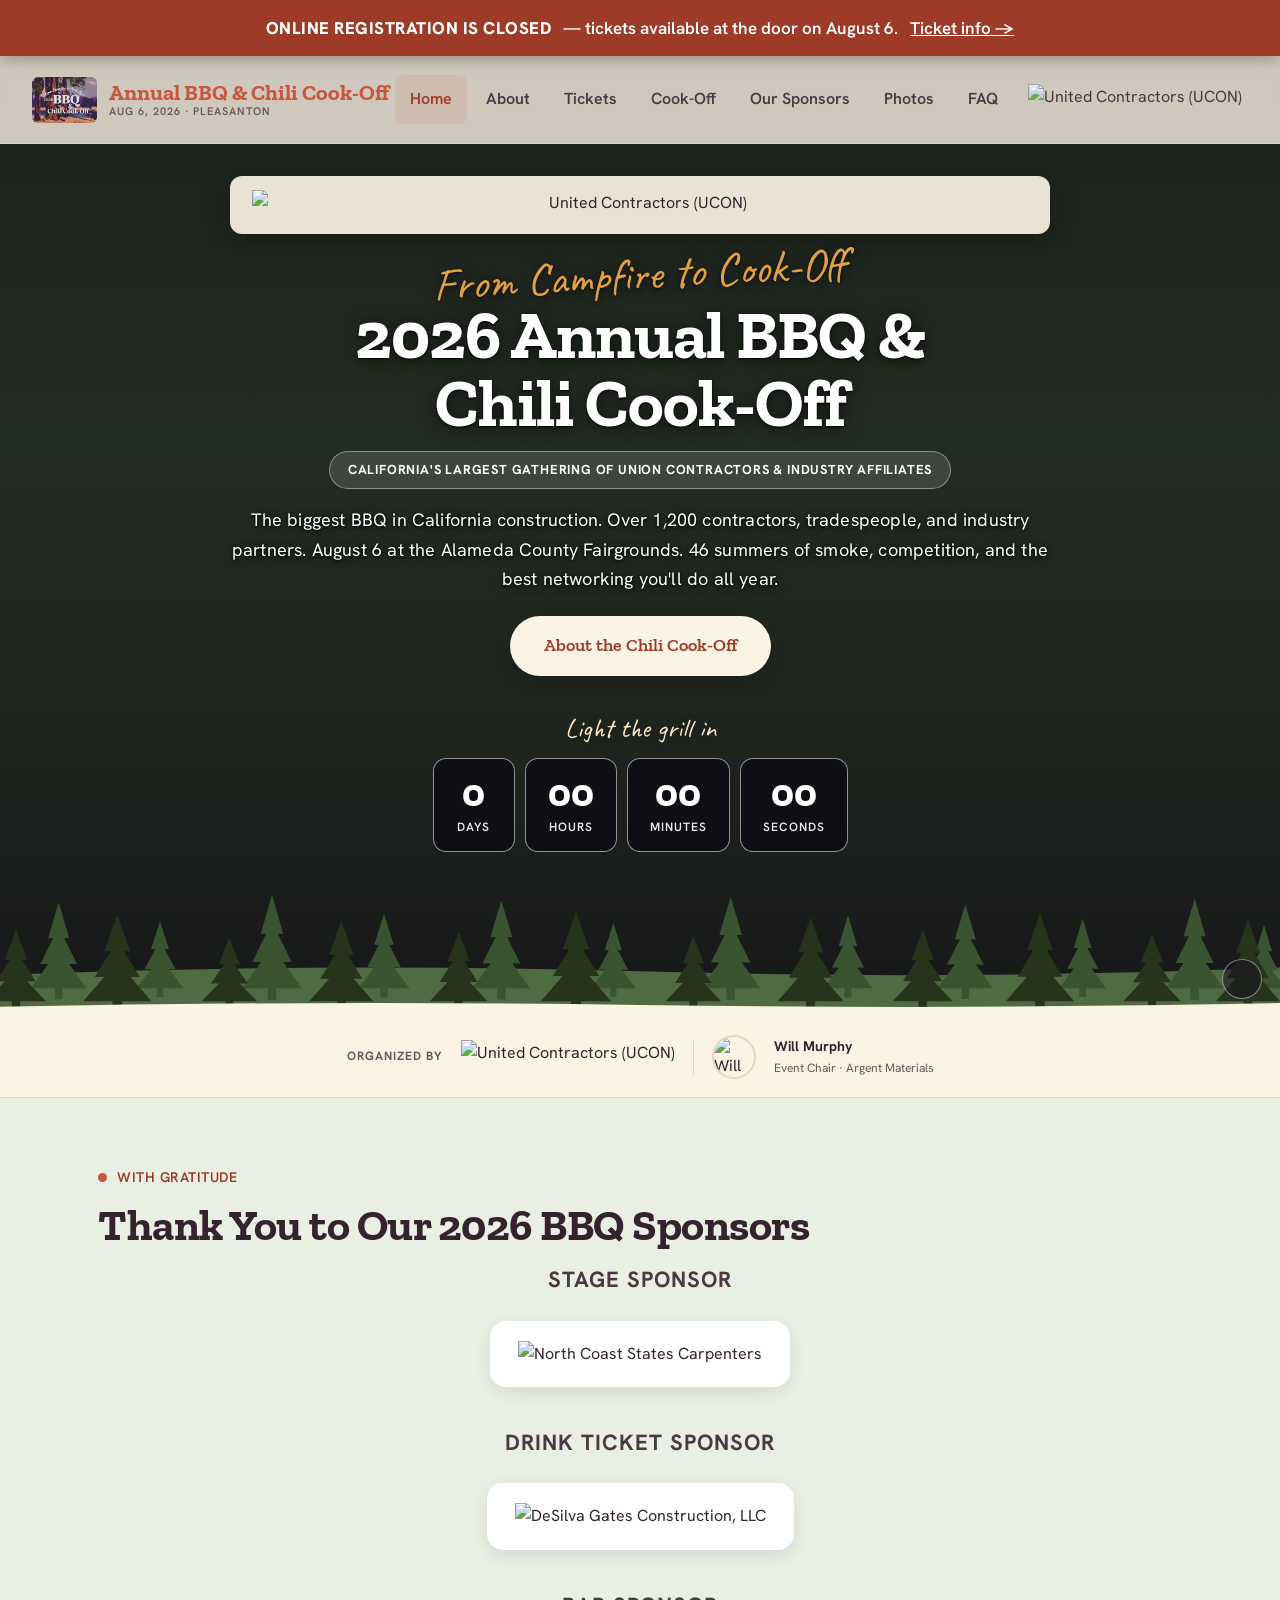
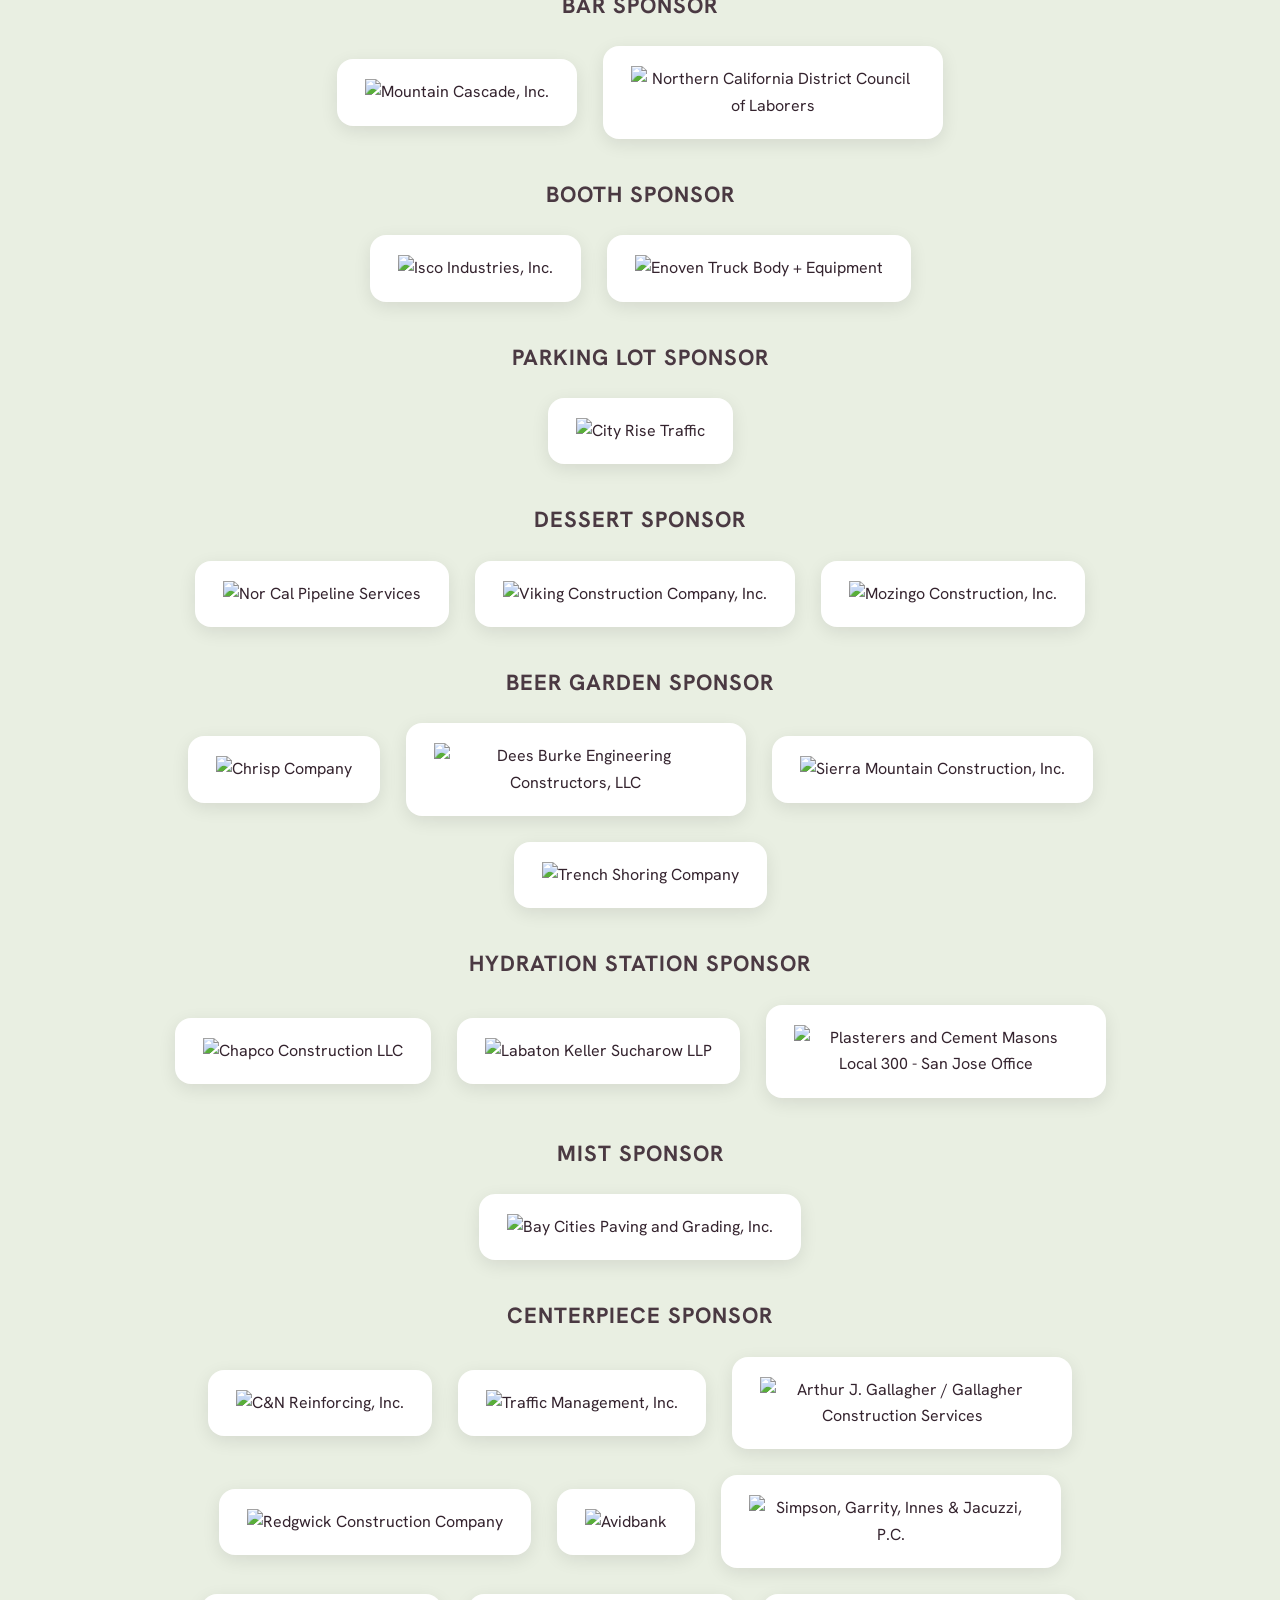
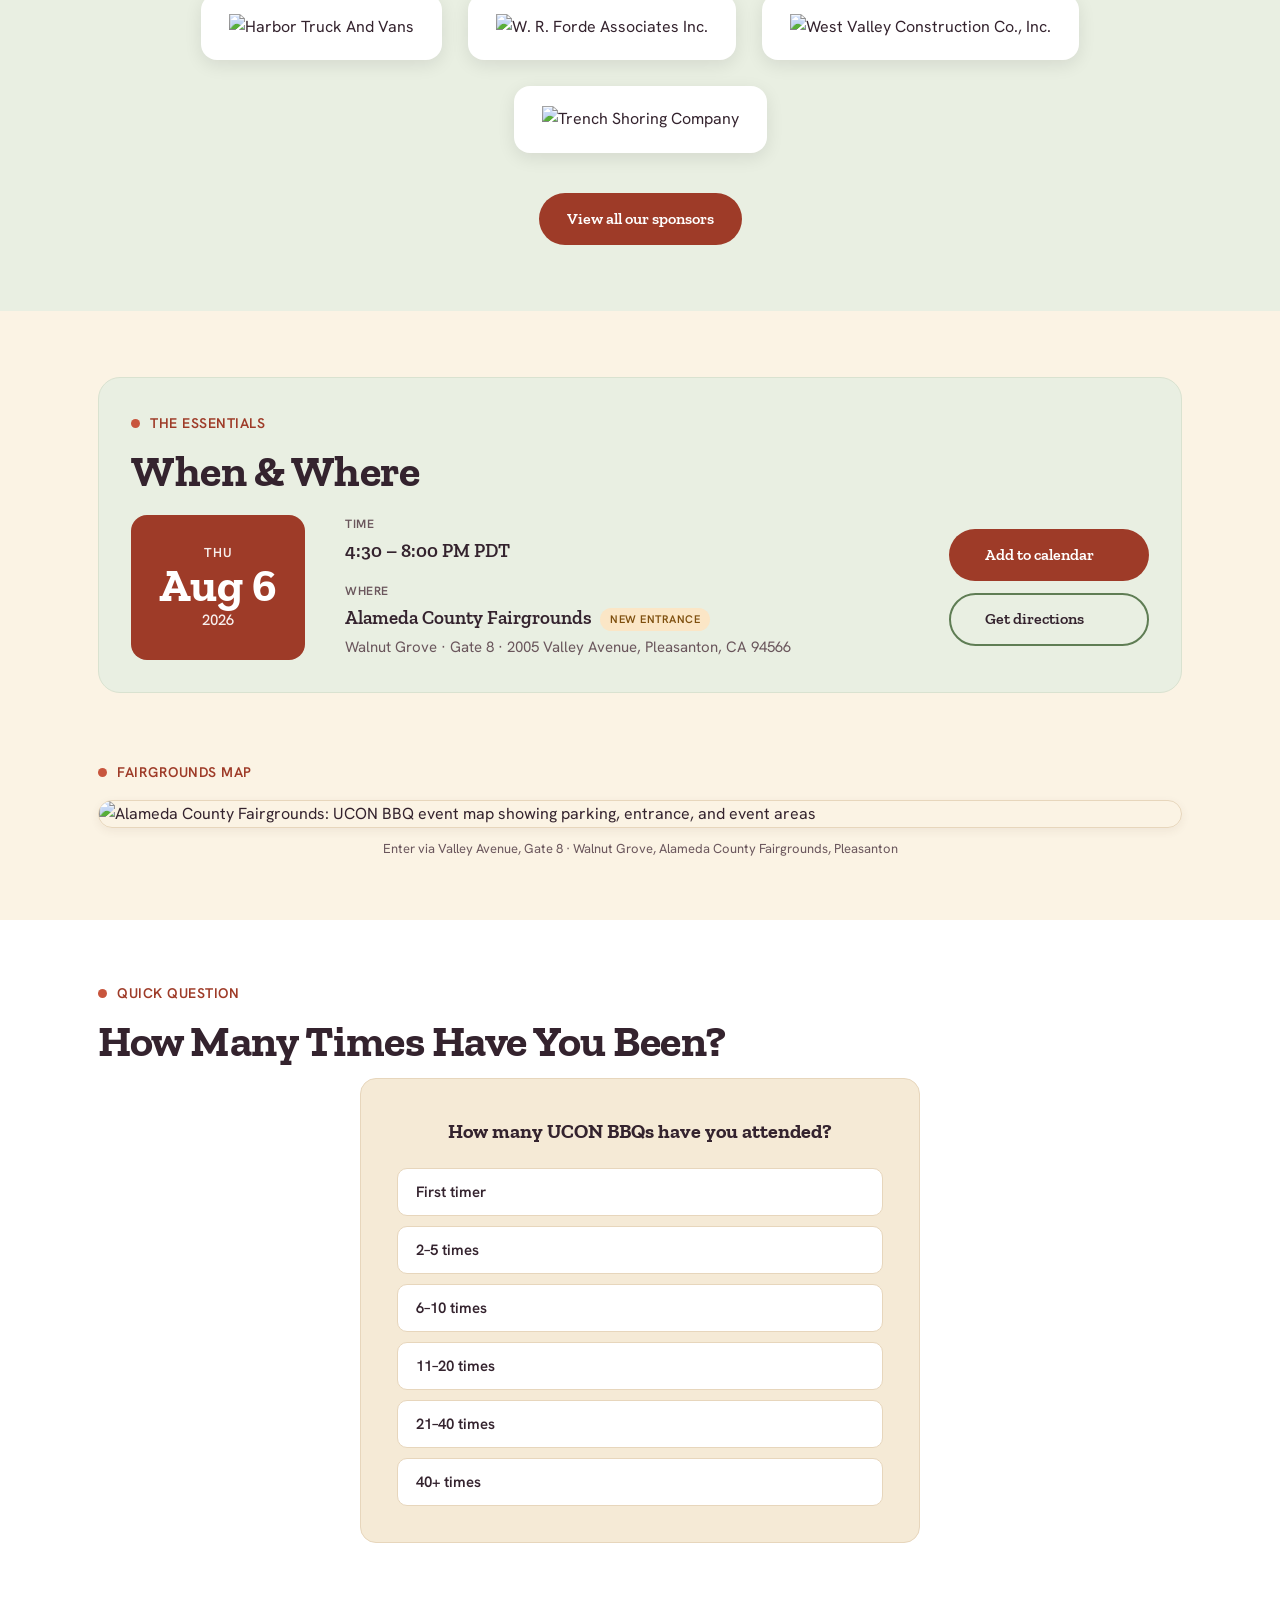
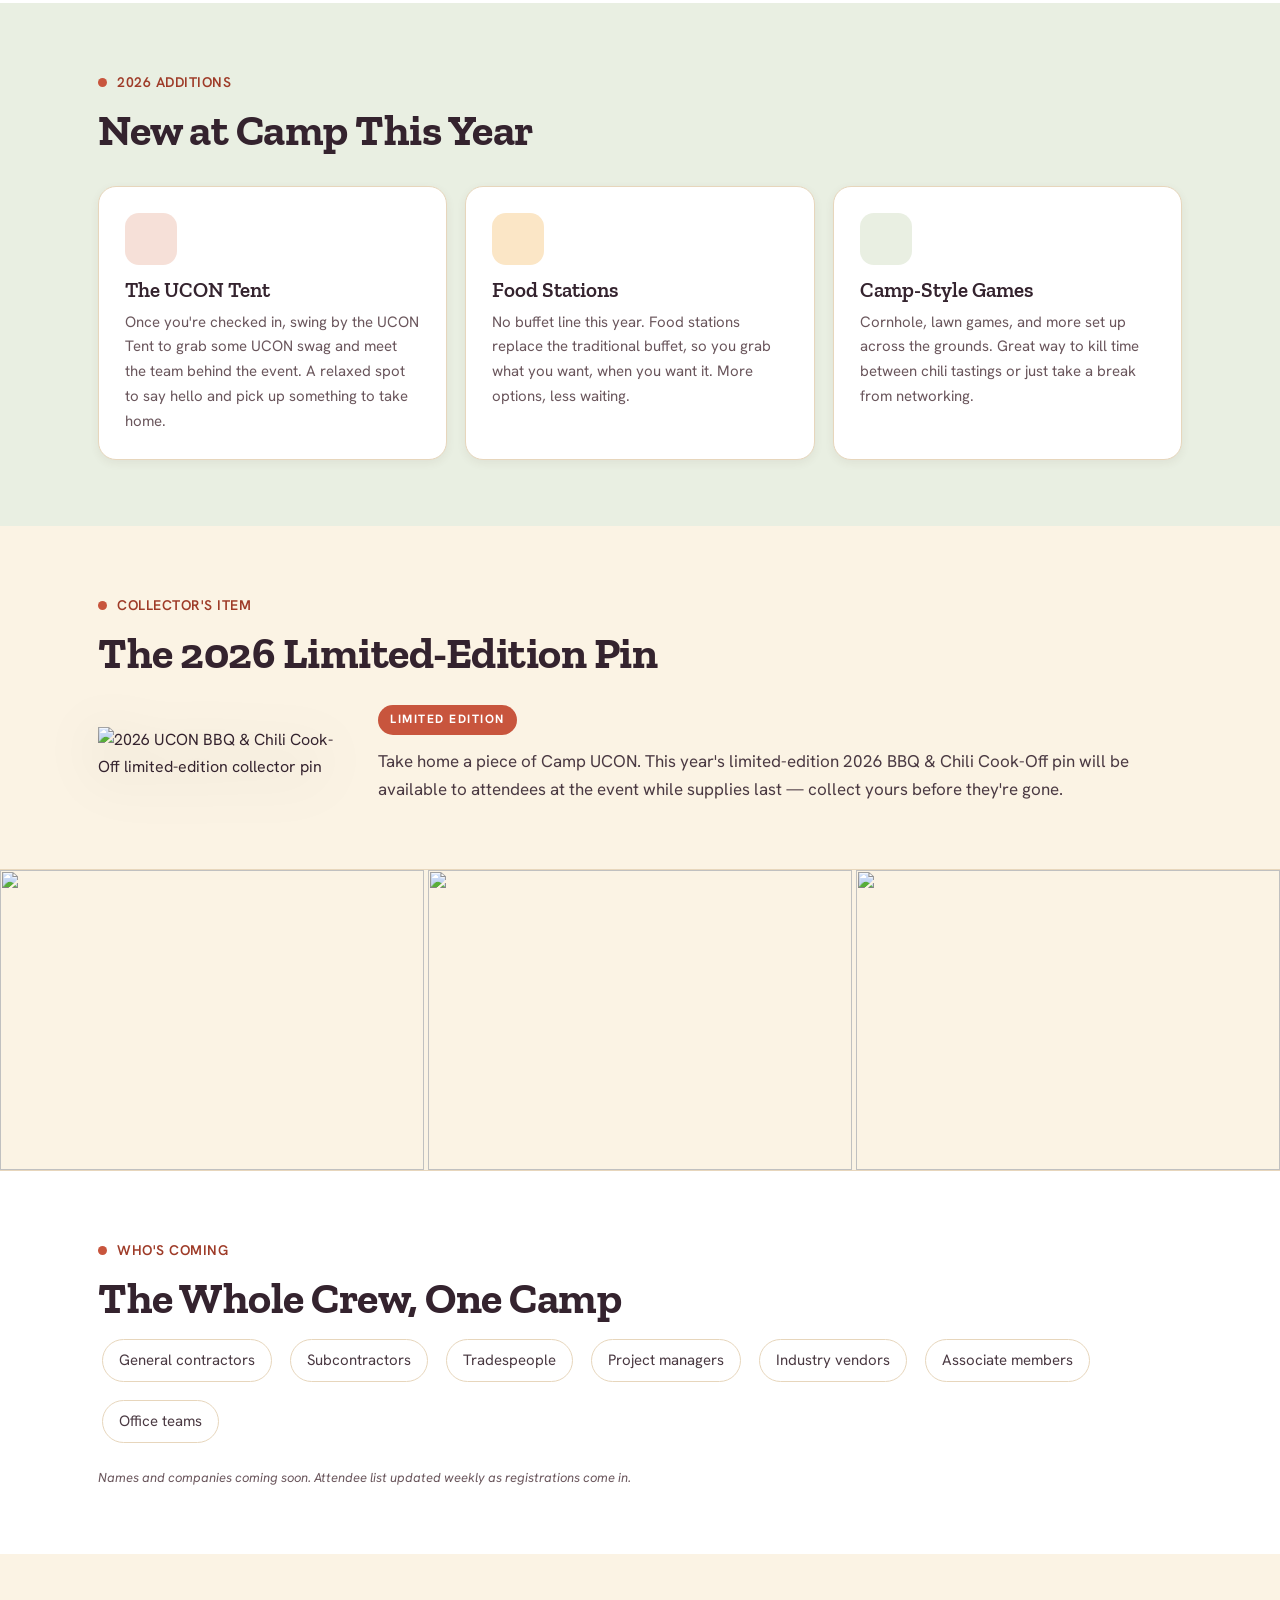
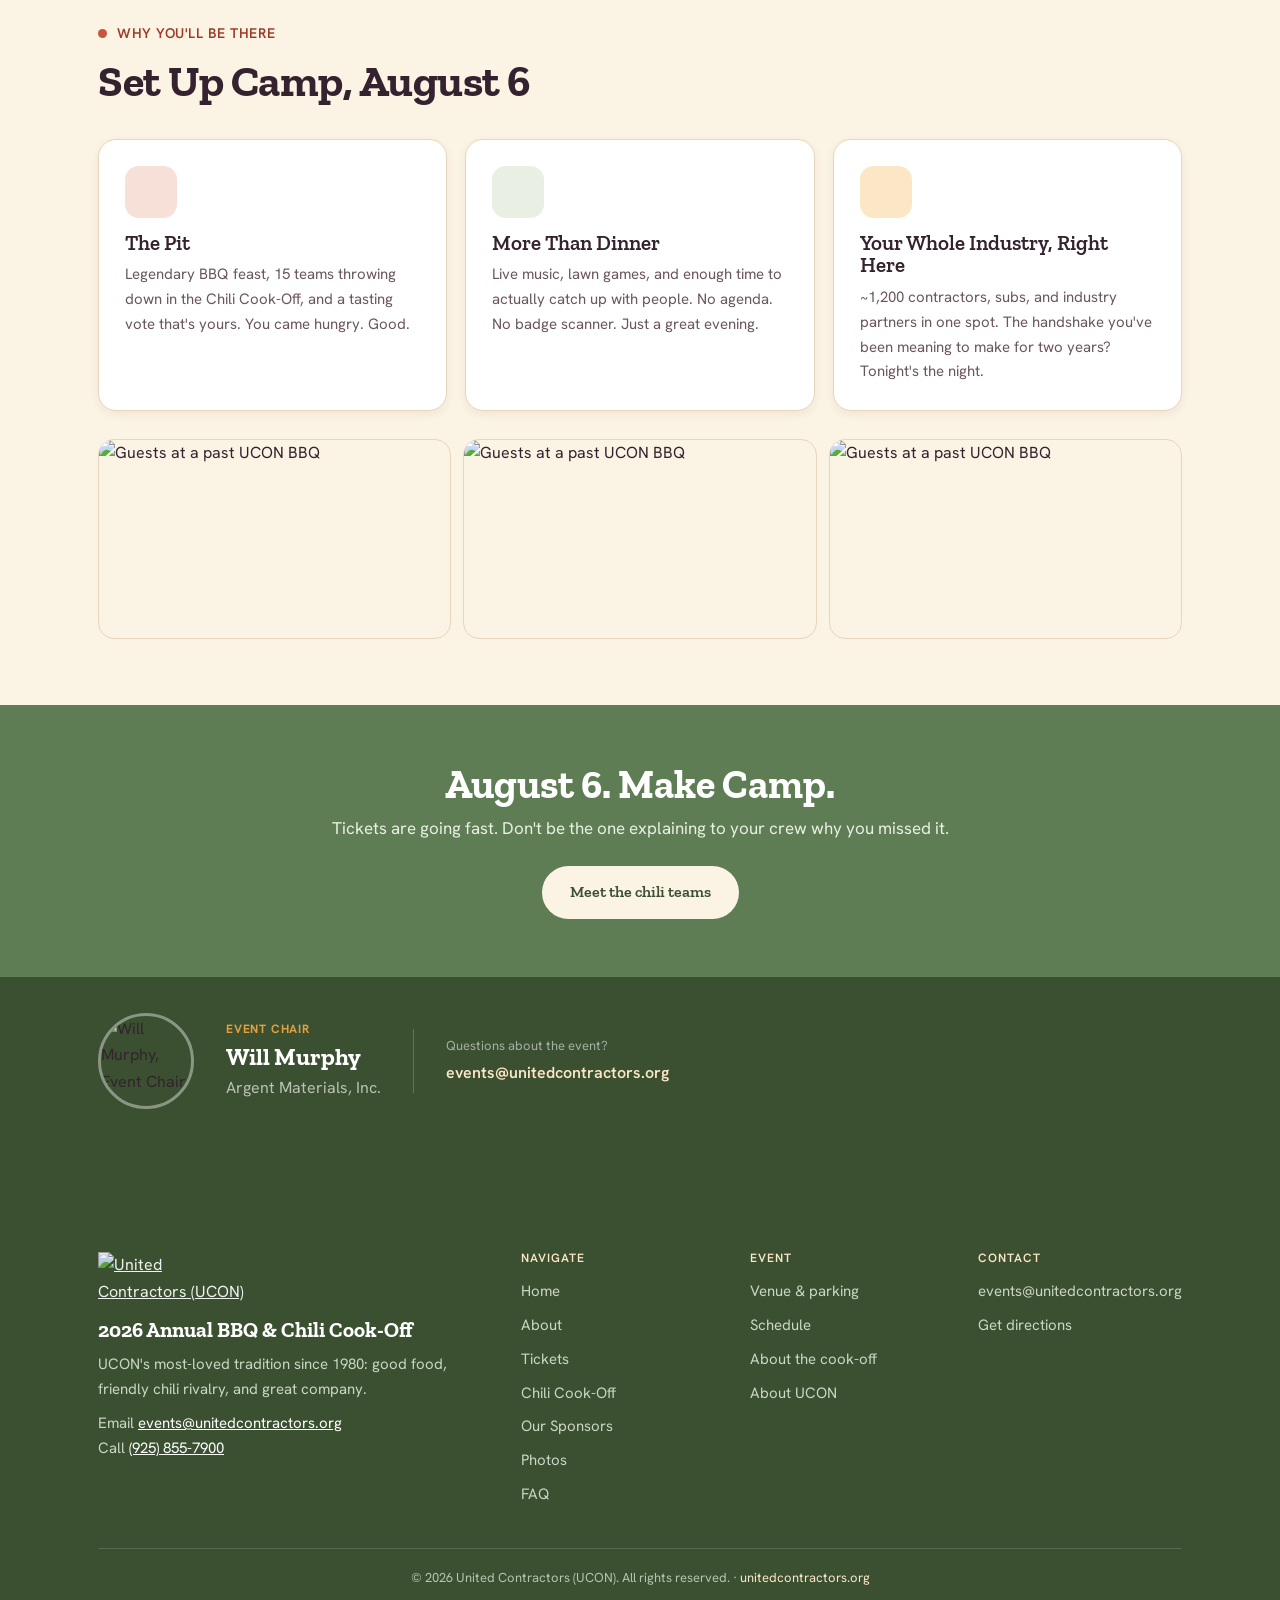
==== commit bcc57428: "Reg Closed Update" ====
--- a/index.html
+++ b/index.html
@@ -29,7 +29,7 @@
 </head>
 <body>
 <a href="#main-content" class="skip-link">Skip to main content</a>
-<div class="reg-banner">Online registration is closed &mdash; tickets available at the door on August 6. <a href="tickets.html">Ticket info &rarr;</a></div>
+<div class="reg-banner"><strong>Online registration is closed</strong> &mdash; tickets available at the door on August 6. <a href="tickets.html">Ticket info &rarr;</a></div>
 <header class="nav-over-hero">
 <nav aria-label="Main navigation">
   <a class="nav-logo" href="index.html" aria-label="BBQ &amp; Chili Cook-Off, home">
--- a/styles.css
+++ b/styles.css
@@ -20,7 +20,7 @@
   --font-script:'Caveat',cursive;
 }
 *{margin:0;padding:0;box-sizing:border-box;}
-html{overflow-x:hidden;scroll-behavior:smooth;}
+html{overflow-x:clip;scroll-behavior:smooth;}
 body{font-family:var(--font-body);background:var(--cream);color:var(--ink);font-size:16px;line-height:1.65;}
 img{max-width:100%;display:block;}
 a{color:inherit;text-decoration:none;}
@@ -710,16 +710,17 @@
 header.nav-over-hero nav{background:rgba(251,243,228,.80);backdrop-filter:blur(8px);border-bottom:1px solid rgba(231,214,188,.7);transition:background .3s ease,border-color .3s ease;}
 header.nav-over-hero.scrolled nav{background:rgba(251,243,228,.97);backdrop-filter:blur(8px);border-bottom-color:var(--line);}
 /* ---------- Fixed registration-closed announcement bar ---------- */
-.reg-banner{position:fixed;top:0;left:0;right:0;z-index:1100;min-height:40px;display:flex;flex-wrap:wrap;align-items:center;justify-content:center;gap:2px 10px;background:var(--emberD);color:#fff;font-family:var(--font-body);font-size:14px;font-weight:600;line-height:1.25;padding:7px 18px;text-align:center;}
+.reg-banner{position:fixed;top:0;left:0;right:0;z-index:1100;min-height:56px;display:flex;flex-wrap:wrap;align-items:center;justify-content:center;gap:3px 12px;background:var(--emberD);color:#fff;font-family:var(--font-body);font-size:17px;font-weight:600;line-height:1.3;padding:11px 22px;text-align:center;box-shadow:0 3px 14px rgba(0,0,0,.28);}
+.reg-banner strong{font-weight:800;text-transform:uppercase;letter-spacing:.5px;}
 .reg-banner a{color:#fff;text-decoration:underline;white-space:nowrap;}
-body{padding-top:40px;}
-header{top:40px;}
-header.nav-over-hero{top:40px;}
-@media(max-width:760px){
-  body{padding-top:58px;}
-  .reg-banner{min-height:58px;font-size:13px;padding:7px 14px;}
-  header{top:58px;}
-  header.nav-over-hero{top:58px;}
+body{padding-top:56px;}
+header{top:56px;}
+header.nav-over-hero{top:56px;}
+@media(max-width:820px){
+  body{padding-top:82px;}
+  .reg-banner{min-height:82px;font-size:15px;padding:10px 16px;}
+  header{top:82px;}
+  header.nav-over-hero{top:82px;}
 }
 
 @media(max-width:768px){
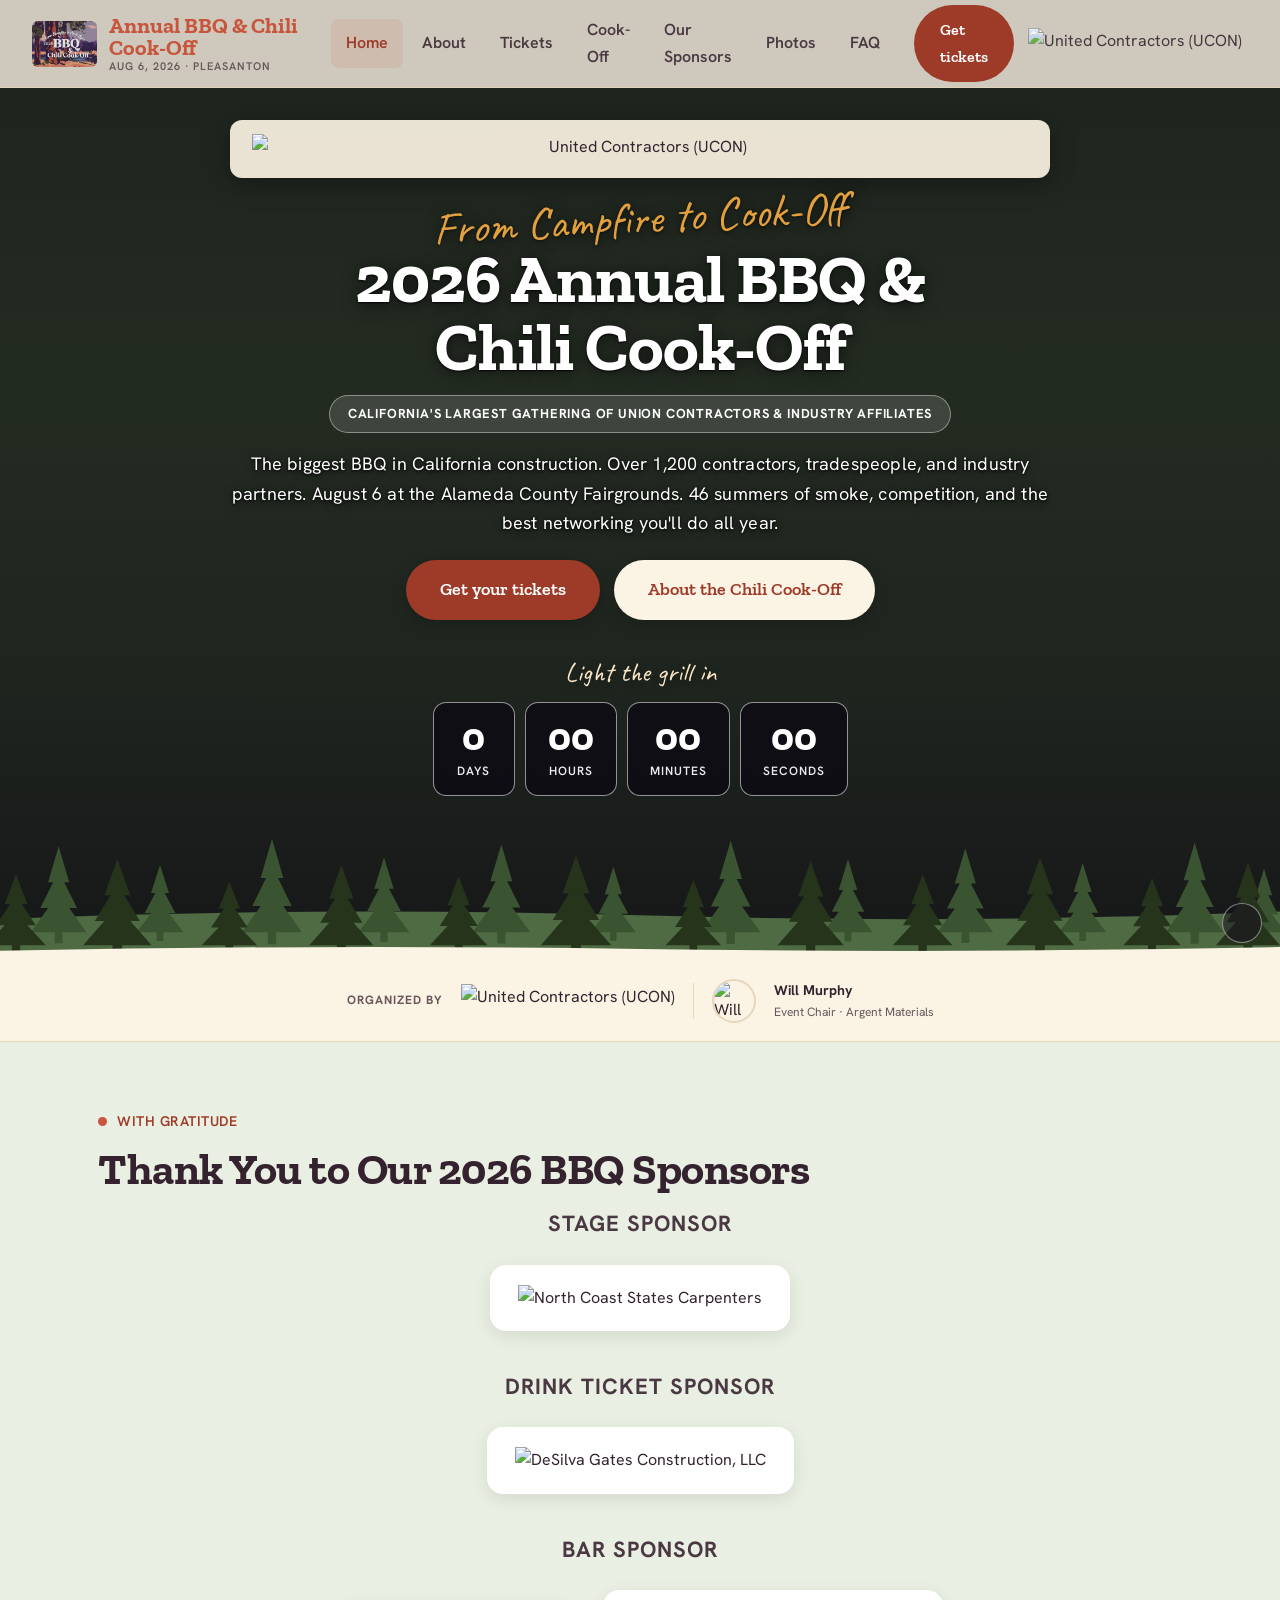
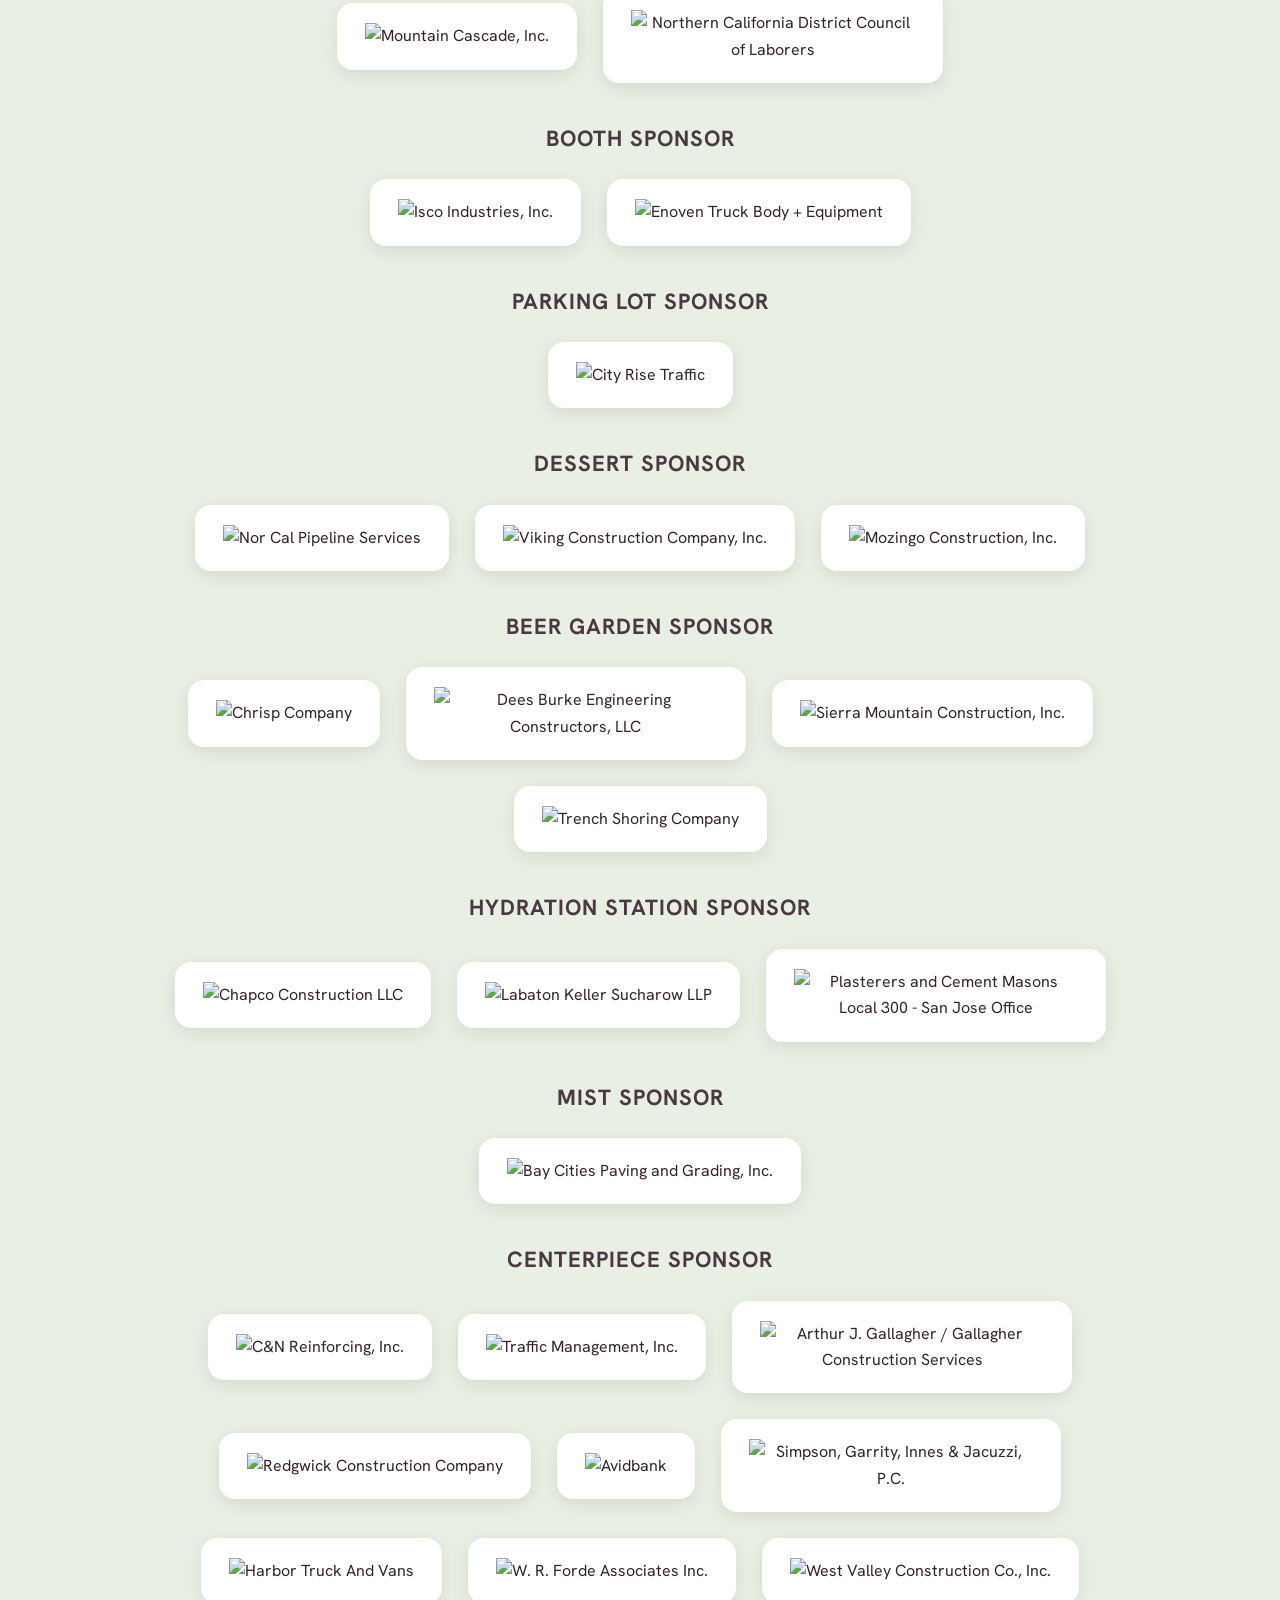
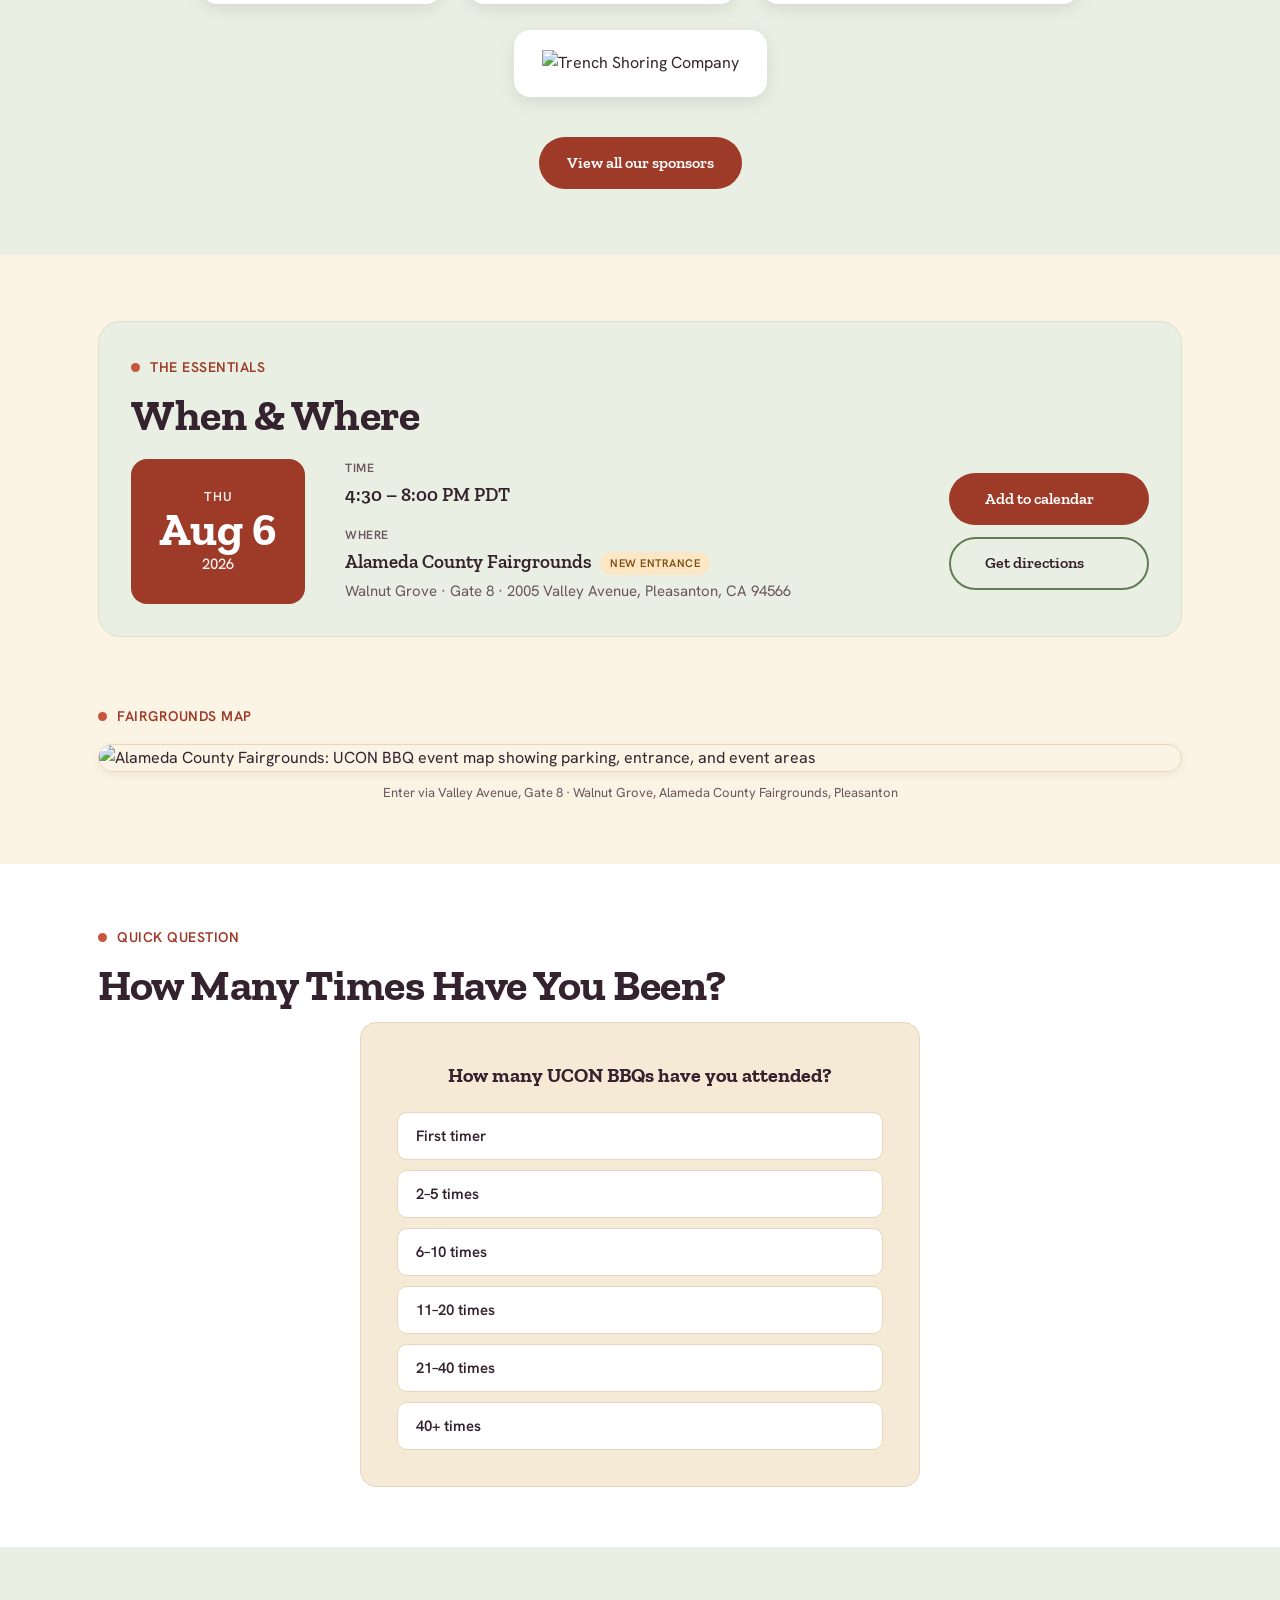
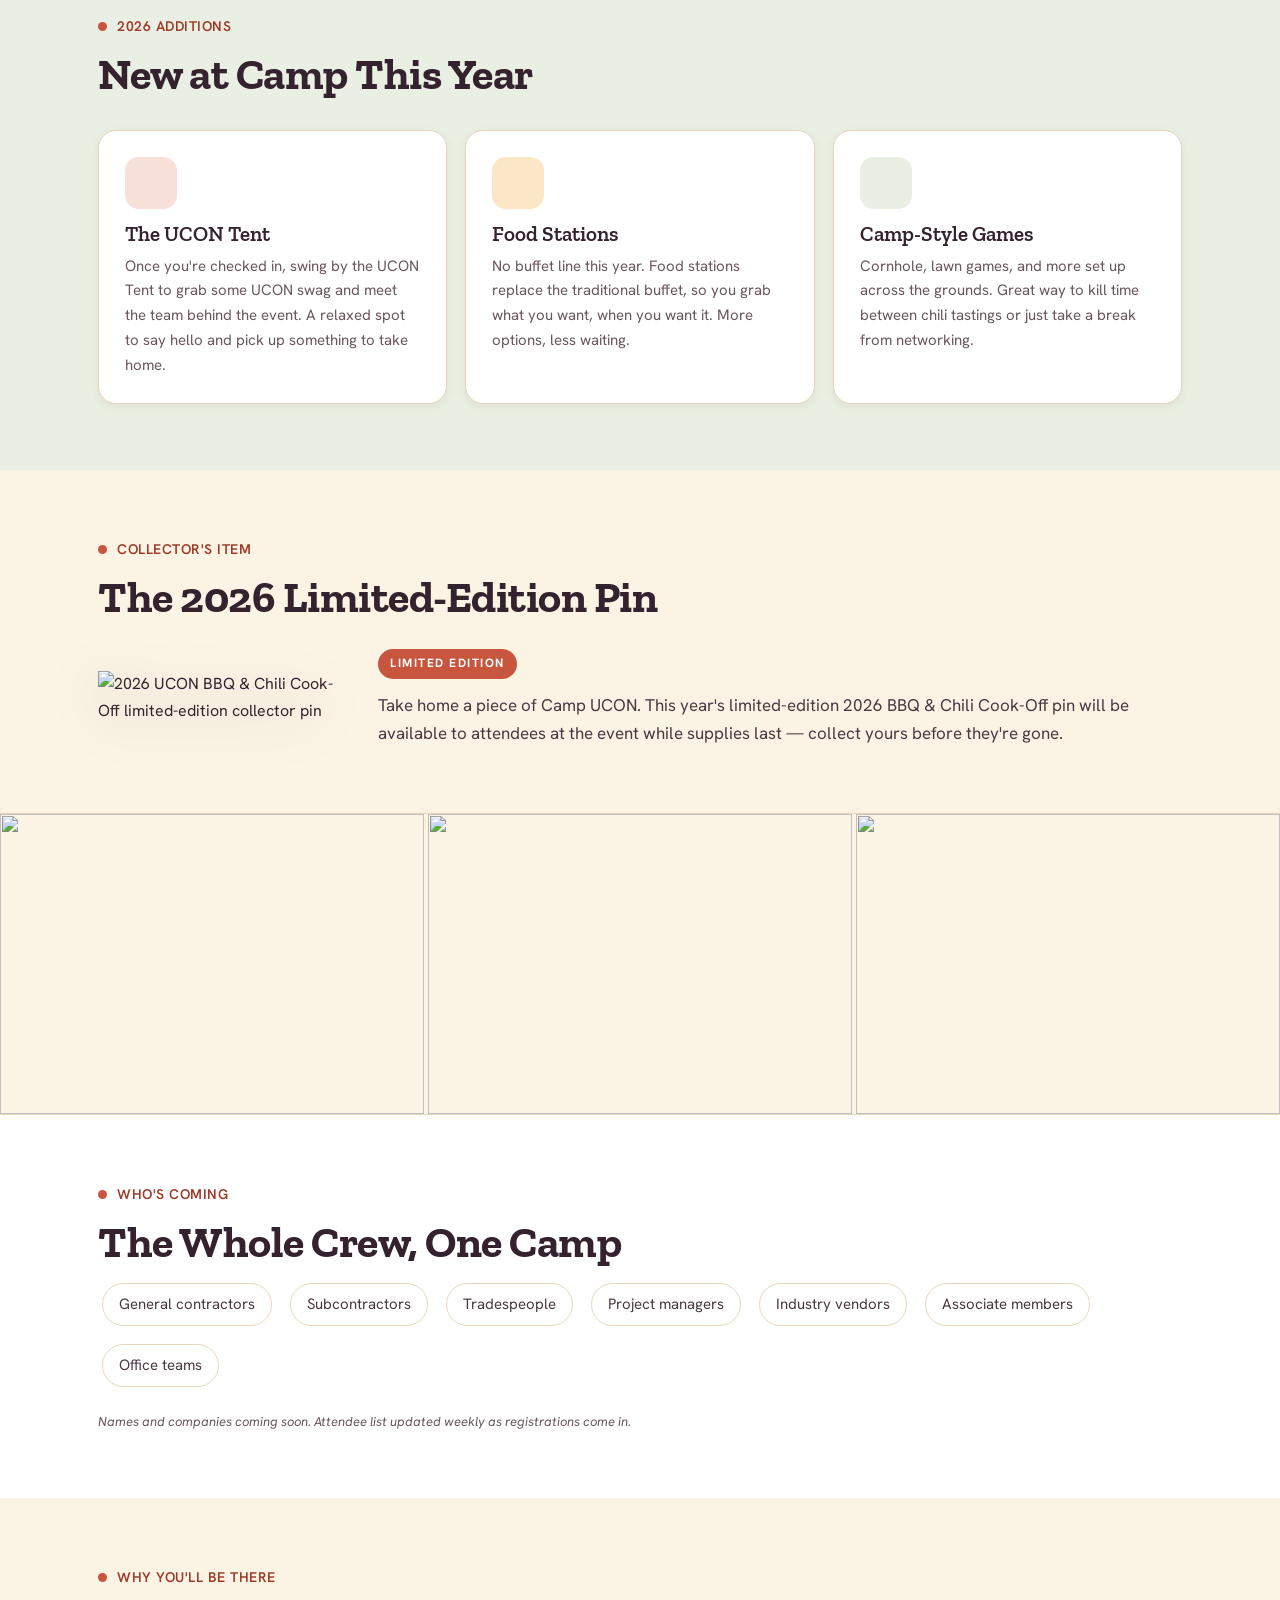
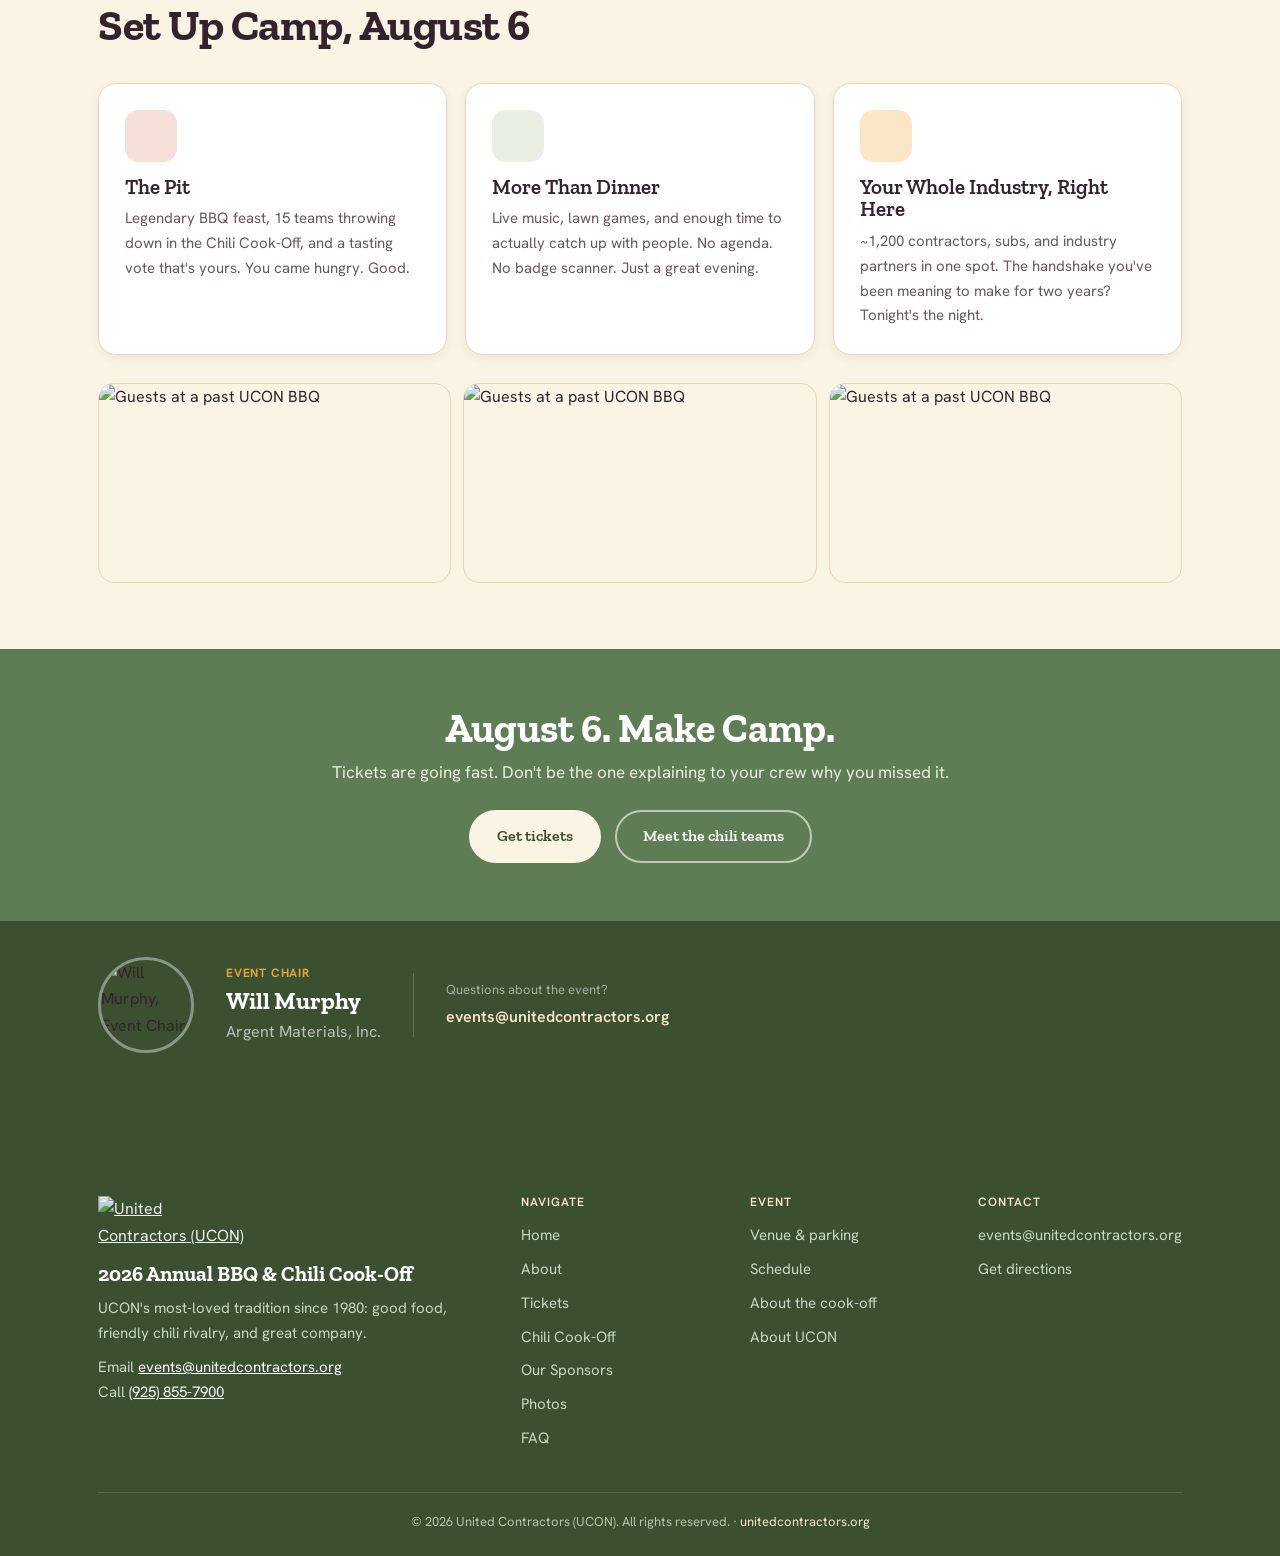
==== commit 3e3ea1d1: "Reg Closed Revert" ====
--- a/index.html
+++ b/index.html
@@ -29,7 +29,6 @@
 </head>
 <body>
 <a href="#main-content" class="skip-link">Skip to main content</a>
-<div class="reg-banner"><strong>Online registration is closed</strong> &mdash; tickets available at the door on August 6. <a href="tickets.html">Ticket info &rarr;</a></div>
 <header class="nav-over-hero">
 <nav aria-label="Main navigation">
   <a class="nav-logo" href="index.html" aria-label="BBQ &amp; Chili Cook-Off, home">
@@ -54,7 +53,9 @@
     <a class="nav-btn" data-nav="chili-cookoff.html" href="chili-cookoff.html">Cook-Off</a>
     <a class="nav-btn" data-nav="sponsor.html" href="sponsor.html">Our Sponsors</a>
     <a class="nav-btn" data-nav="photos.html" href="photos.html">Photos</a>
-    <a class="nav-btn" data-nav="faq.html" href="faq.html">FAQ</a>  </div>
+    <a class="nav-btn" data-nav="faq.html" href="faq.html">FAQ</a>
+    <a class="register-btn" href="https://www.unitedcontractors.org/event-registration/2026-annual-bbq-registration">Get tickets</a>
+  </div>
   <a class="nav-ucon-logo" href="https://www.unitedcontractors.org" target="_blank" rel="noopener" aria-label="United Contractors, event organizer"><img src="https://res.cloudinary.com/dhqtiaubo/image/upload/q_auto/f_auto/v1777169497/UnitedContractorsLogo_zf9ekd.png" alt="United Contractors (UCON)"></a>
   <button class="hamburger" id="hamburger" onclick="toggleMobileMenu()" aria-label="Toggle menu" aria-expanded="false"><span></span><span></span><span></span></button>
 </nav>
@@ -66,7 +67,9 @@
   <a href="sponsor.html">Our Sponsors</a>
   <a href="photos.html">Photos</a>
   <a href="faq.html">FAQ</a>
-  <a href="https://www.unitedcontractors.org" target="_blank" rel="noopener">About UCON</a></div>
+  <a href="https://www.unitedcontractors.org" target="_blank" rel="noopener">About UCON</a>
+  <a class="mobile-register" href="https://www.unitedcontractors.org/event-registration/2026-annual-bbq-registration">Get tickets</a>
+</div>
 </header>
 <main id="main-content">
 <section class="video-hero">
@@ -82,7 +85,9 @@
     <div class="hero-title">2026 Annual BBQ &amp;<br>Chili Cook-Off</div>
     <p class="hero-badge-statement">California's largest gathering of union contractors &amp; industry affiliates</p>
     <p class="hero-tagline">The biggest BBQ in California construction. Over 1,200 contractors, tradespeople, and industry partners. August 6 at the Alameda County Fairgrounds. 46 summers of smoke, competition, and the best networking you'll do all year.</p>
-    <div class="hero-btns">      <a class="btn btn-hero-outline" href="chili-cookoff.html">About the Chili Cook-Off</a>
+    <div class="hero-btns">
+      <a class="btn btn-primary" href="https://www.unitedcontractors.org/event-registration/2026-annual-bbq-registration">Get your tickets</a>
+      <a class="btn btn-hero-outline" href="chili-cookoff.html">About the Chili Cook-Off</a>
     </div>
   </div>
   <div class="hero-countdown">
@@ -423,7 +428,7 @@
 <div class="cta-block">
   <h2>August 6. Make Camp.</h2>
   <p>Tickets are going fast. Don't be the one explaining to your crew why you missed it.</p>
-  <div class="cta-inner"><a class="btn-cream" href="chili-cookoff.html">Meet the chili teams</a></div>
+  <div class="cta-inner"><a class="btn-cream" href="https://www.unitedcontractors.org/event-registration/2026-annual-bbq-registration">Get tickets</a><a class="btn-cream-out" href="chili-cookoff.html">Meet the chili teams</a></div>
 </div>
 </main>
 <div class="event-chair-footer">
@@ -468,6 +473,8 @@
     <div class="footer-bottom">© 2026 United Contractors (UCON). All rights reserved. · <a href="https://www.unitedcontractors.org" target="_blank" rel="noopener">unitedcontractors.org</a></div>
   </div>
 </footer>
-<button class="scroll-top" id="scrollTop" onclick="window.scrollTo({top:0,behavior:'smooth'})" aria-label="Scroll to top">↑</button><script src="main.js"></script>
+<button class="scroll-top" id="scrollTop" onclick="window.scrollTo({top:0,behavior:'smooth'})" aria-label="Scroll to top">↑</button>
+<a class="sticky-register" href="https://www.unitedcontractors.org/event-registration/2026-annual-bbq-registration">Get your tickets</a>
+<script src="main.js"></script>
 </body>
 </html>
--- a/styles.css
+++ b/styles.css
@@ -20,7 +20,7 @@
   --font-script:'Caveat',cursive;
 }
 *{margin:0;padding:0;box-sizing:border-box;}
-html{overflow-x:clip;scroll-behavior:smooth;}
+html{overflow-x:hidden;scroll-behavior:smooth;}
 body{font-family:var(--font-body);background:var(--cream);color:var(--ink);font-size:16px;line-height:1.65;}
 img{max-width:100%;display:block;}
 a{color:inherit;text-decoration:none;}
@@ -709,19 +709,6 @@
 header.nav-over-hero{position:fixed;top:0;left:0;right:0;}
 header.nav-over-hero nav{background:rgba(251,243,228,.80);backdrop-filter:blur(8px);border-bottom:1px solid rgba(231,214,188,.7);transition:background .3s ease,border-color .3s ease;}
 header.nav-over-hero.scrolled nav{background:rgba(251,243,228,.97);backdrop-filter:blur(8px);border-bottom-color:var(--line);}
-/* ---------- Fixed registration-closed announcement bar ---------- */
-.reg-banner{position:fixed;top:0;left:0;right:0;z-index:1100;min-height:56px;display:flex;flex-wrap:wrap;align-items:center;justify-content:center;gap:3px 12px;background:var(--emberD);color:#fff;font-family:var(--font-body);font-size:17px;font-weight:600;line-height:1.3;padding:11px 22px;text-align:center;box-shadow:0 3px 14px rgba(0,0,0,.28);}
-.reg-banner strong{font-weight:800;text-transform:uppercase;letter-spacing:.5px;}
-.reg-banner a{color:#fff;text-decoration:underline;white-space:nowrap;}
-body{padding-top:56px;}
-header{top:56px;}
-header.nav-over-hero{top:56px;}
-@media(max-width:820px){
-  body{padding-top:82px;}
-  .reg-banner{min-height:82px;font-size:15px;padding:10px 16px;}
-  header{top:82px;}
-  header.nav-over-hero{top:82px;}
-}
 
 @media(max-width:768px){
   .video-hero{min-height:84vh;padding:100px 16px 128px;}
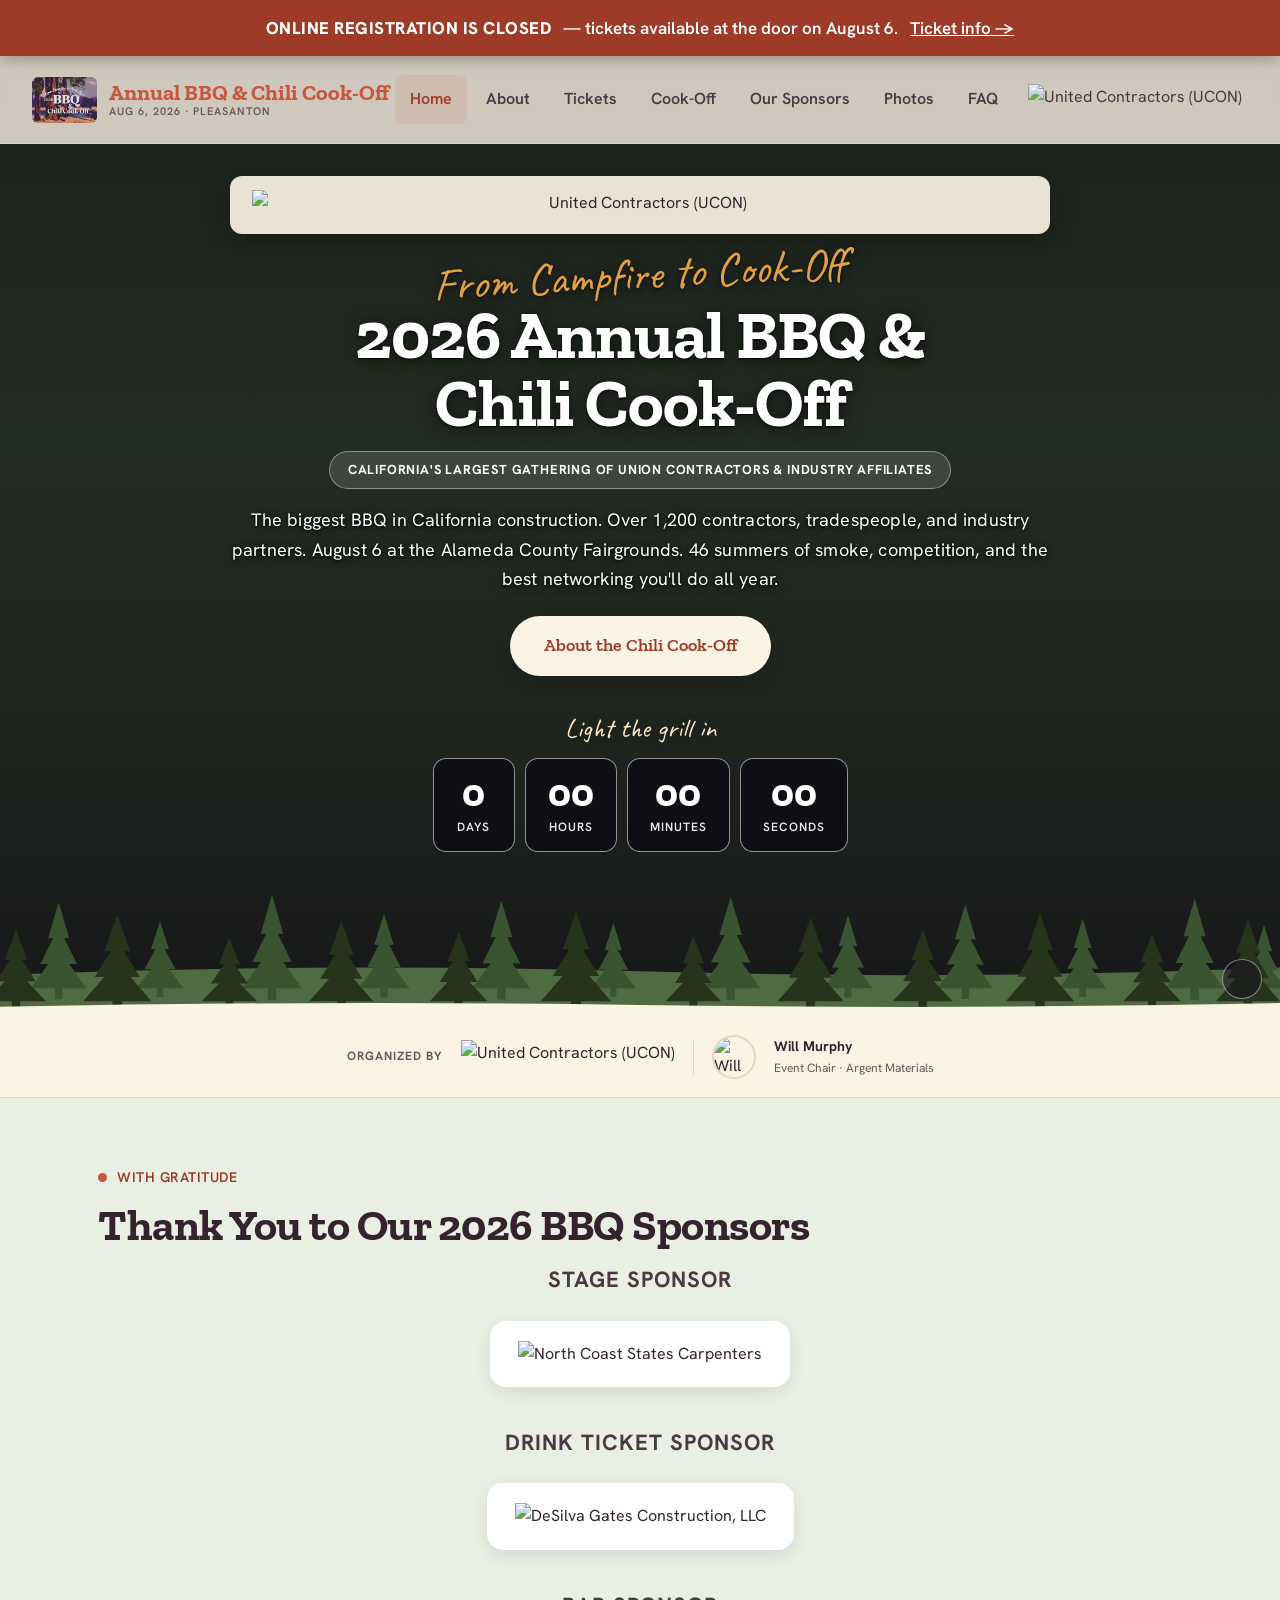
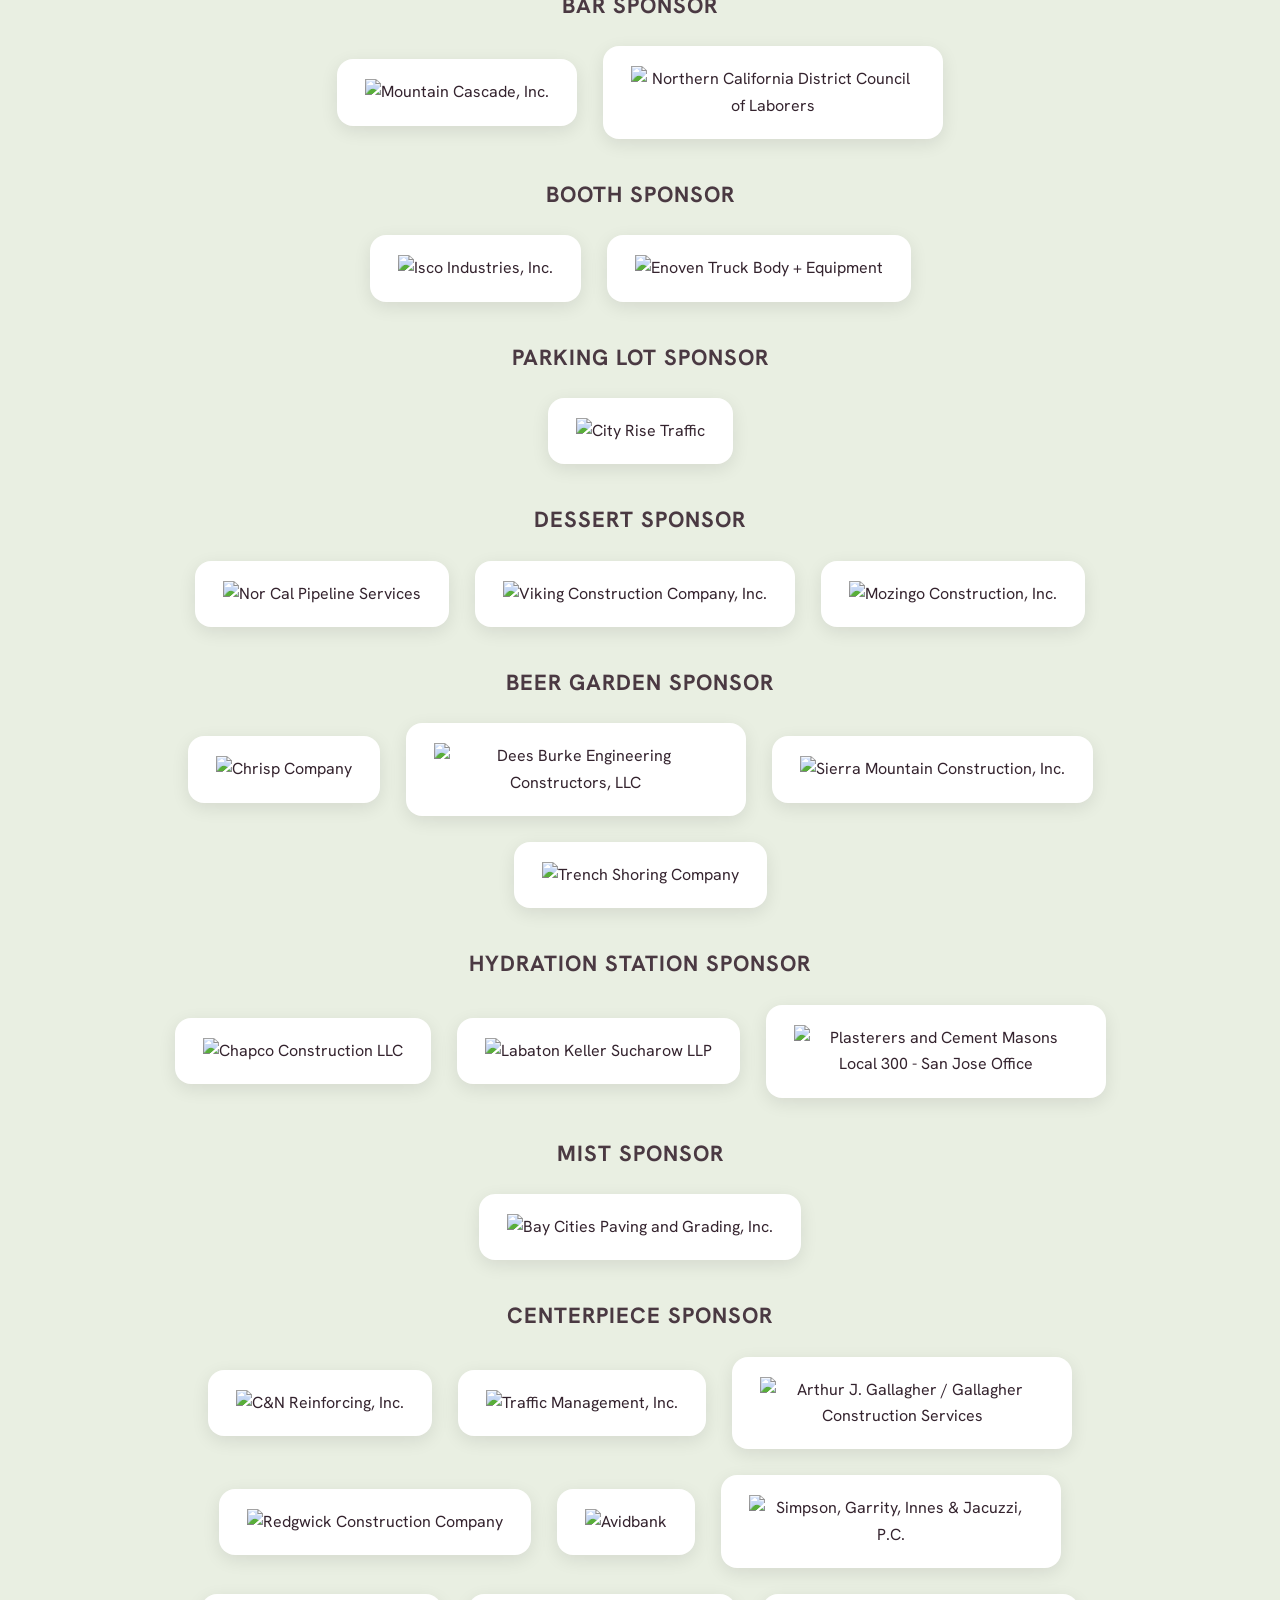
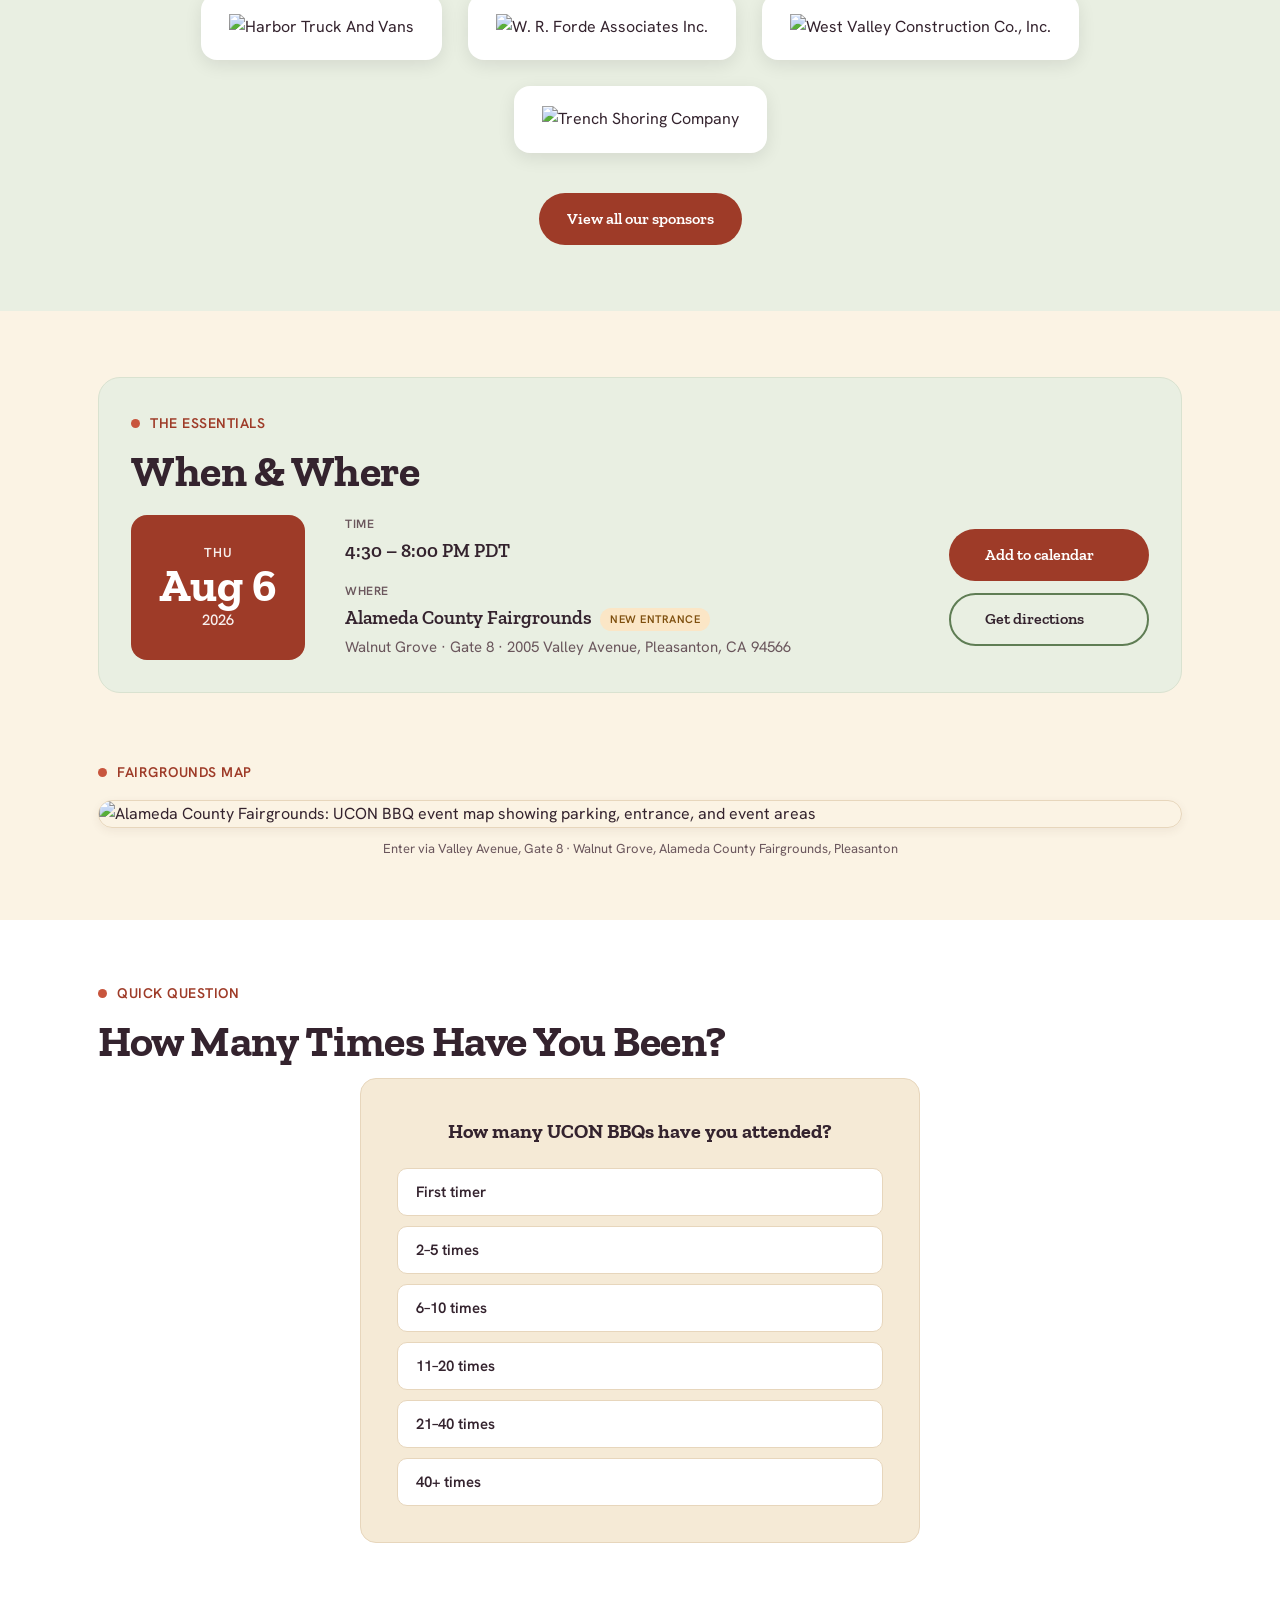
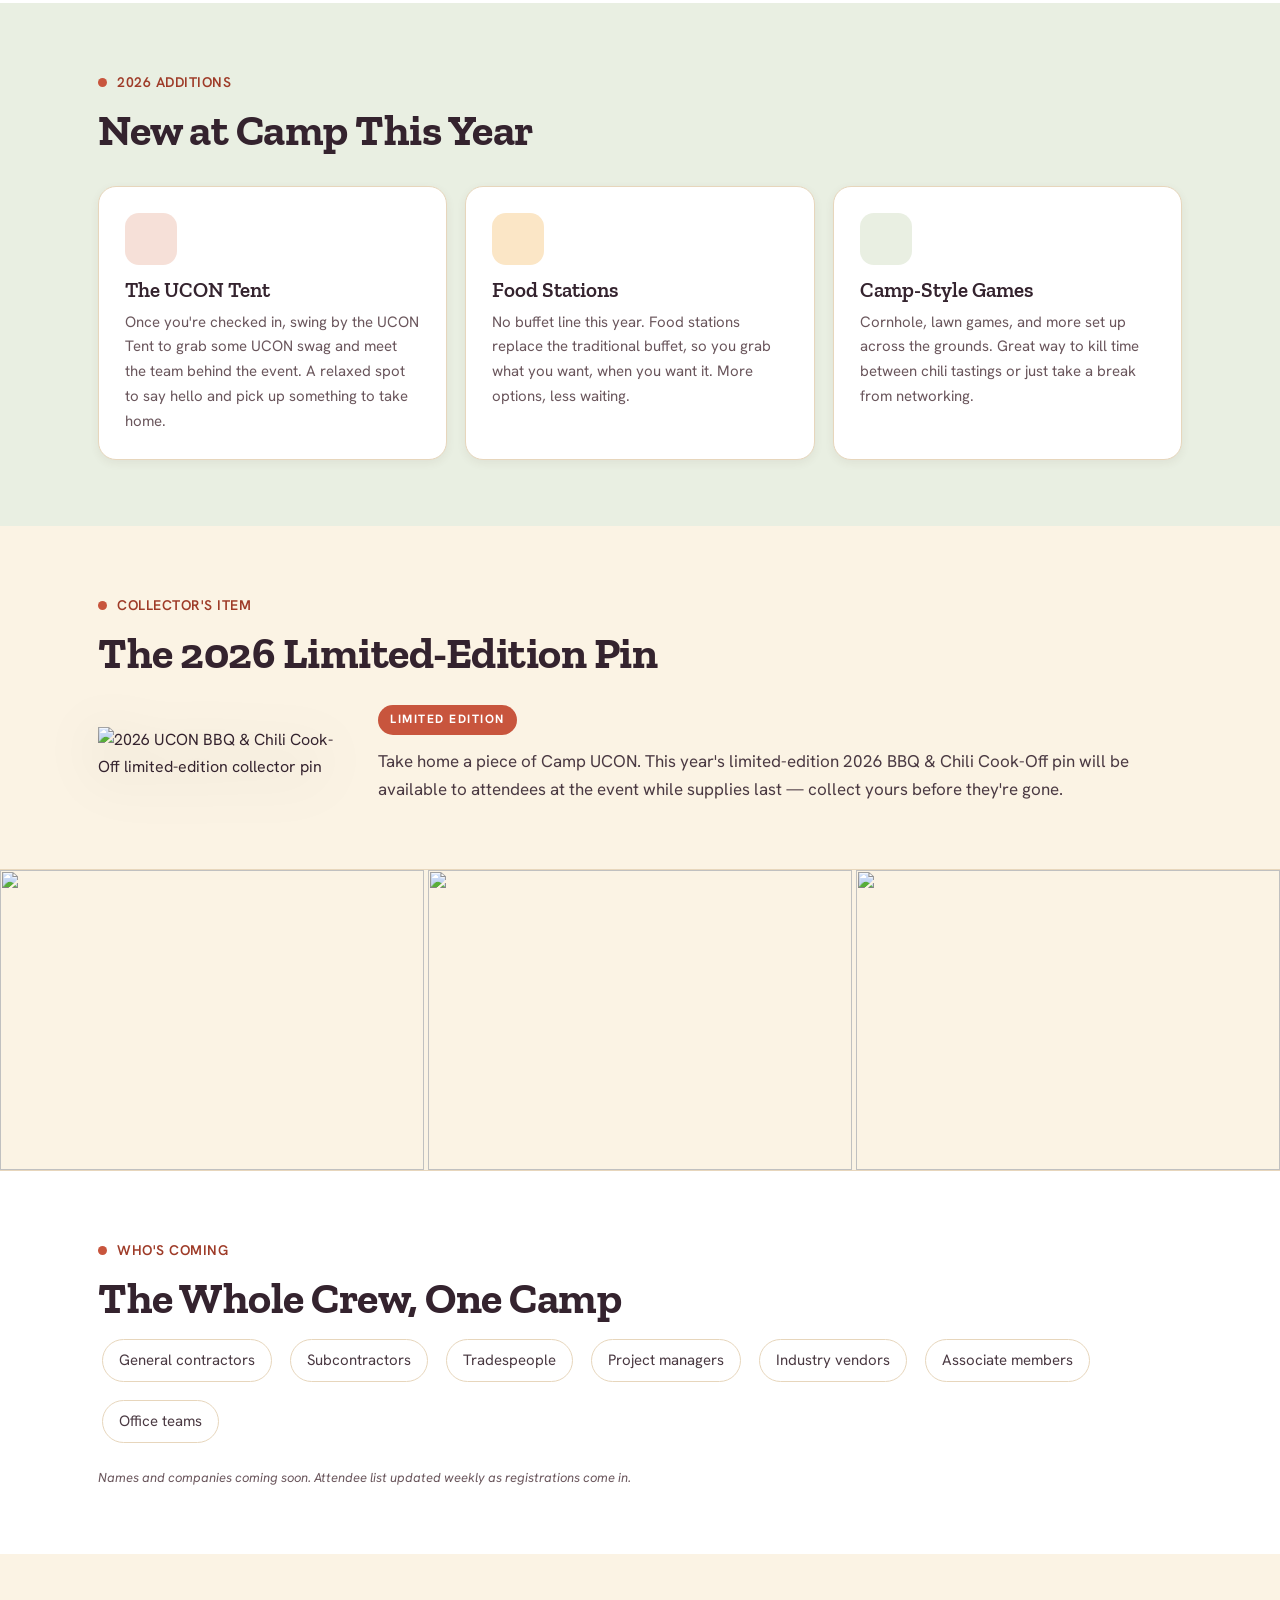
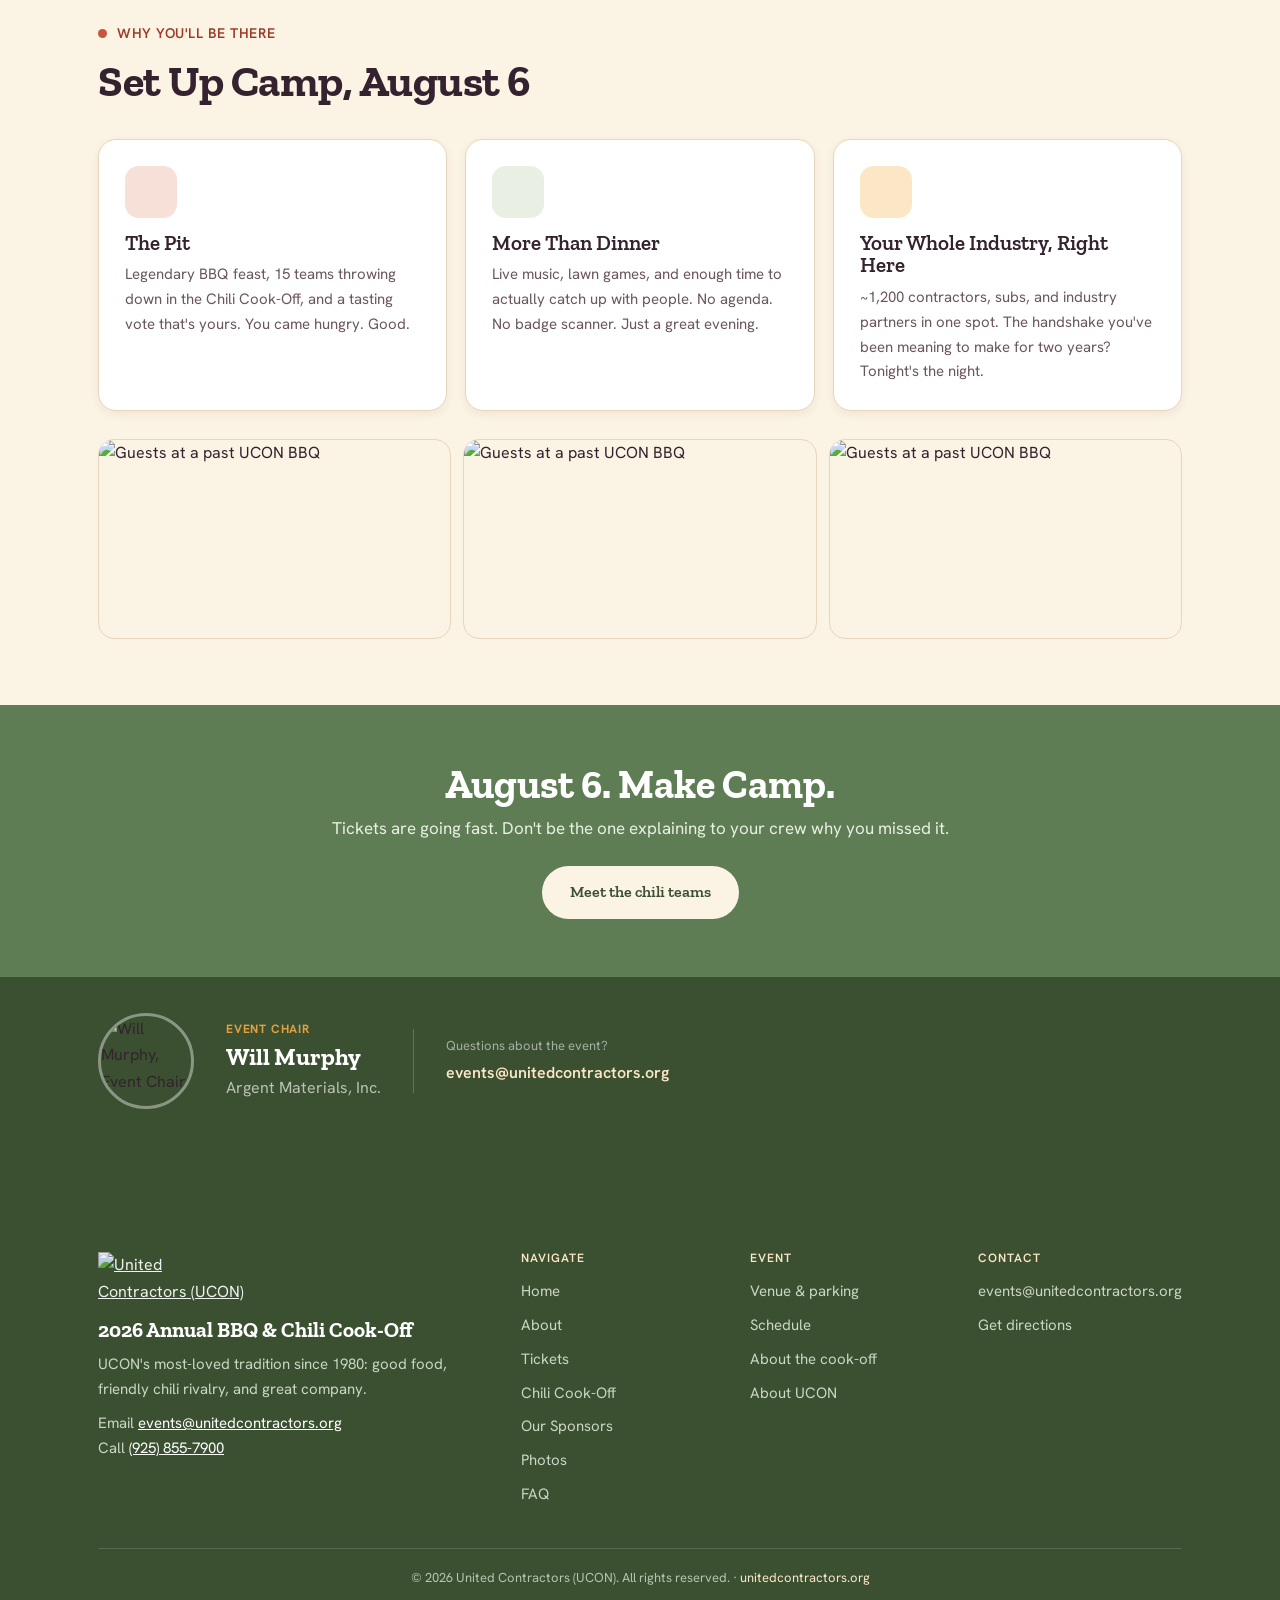
==== commit 86cd5fe0: "Reg Closed" ====
--- a/index.html
+++ b/index.html
@@ -29,6 +29,7 @@
 </head>
 <body>
 <a href="#main-content" class="skip-link">Skip to main content</a>
+<div class="reg-banner"><strong>Online registration is closed</strong> &mdash; tickets available at the door on August 6. <a href="tickets.html">Ticket info &rarr;</a></div>
 <header class="nav-over-hero">
 <nav aria-label="Main navigation">
   <a class="nav-logo" href="index.html" aria-label="BBQ &amp; Chili Cook-Off, home">
@@ -53,9 +54,7 @@
     <a class="nav-btn" data-nav="chili-cookoff.html" href="chili-cookoff.html">Cook-Off</a>
     <a class="nav-btn" data-nav="sponsor.html" href="sponsor.html">Our Sponsors</a>
     <a class="nav-btn" data-nav="photos.html" href="photos.html">Photos</a>
-    <a class="nav-btn" data-nav="faq.html" href="faq.html">FAQ</a>
-    <a class="register-btn" href="https://www.unitedcontractors.org/event-registration/2026-annual-bbq-registration">Get tickets</a>
-  </div>
+    <a class="nav-btn" data-nav="faq.html" href="faq.html">FAQ</a>  </div>
   <a class="nav-ucon-logo" href="https://www.unitedcontractors.org" target="_blank" rel="noopener" aria-label="United Contractors, event organizer"><img src="https://res.cloudinary.com/dhqtiaubo/image/upload/q_auto/f_auto/v1777169497/UnitedContractorsLogo_zf9ekd.png" alt="United Contractors (UCON)"></a>
   <button class="hamburger" id="hamburger" onclick="toggleMobileMenu()" aria-label="Toggle menu" aria-expanded="false"><span></span><span></span><span></span></button>
 </nav>
@@ -67,9 +66,7 @@
   <a href="sponsor.html">Our Sponsors</a>
   <a href="photos.html">Photos</a>
   <a href="faq.html">FAQ</a>
-  <a href="https://www.unitedcontractors.org" target="_blank" rel="noopener">About UCON</a>
-  <a class="mobile-register" href="https://www.unitedcontractors.org/event-registration/2026-annual-bbq-registration">Get tickets</a>
-</div>
+  <a href="https://www.unitedcontractors.org" target="_blank" rel="noopener">About UCON</a></div>
 </header>
 <main id="main-content">
 <section class="video-hero">
@@ -85,9 +82,7 @@
     <div class="hero-title">2026 Annual BBQ &amp;<br>Chili Cook-Off</div>
     <p class="hero-badge-statement">California's largest gathering of union contractors &amp; industry affiliates</p>
     <p class="hero-tagline">The biggest BBQ in California construction. Over 1,200 contractors, tradespeople, and industry partners. August 6 at the Alameda County Fairgrounds. 46 summers of smoke, competition, and the best networking you'll do all year.</p>
-    <div class="hero-btns">
-      <a class="btn btn-primary" href="https://www.unitedcontractors.org/event-registration/2026-annual-bbq-registration">Get your tickets</a>
-      <a class="btn btn-hero-outline" href="chili-cookoff.html">About the Chili Cook-Off</a>
+    <div class="hero-btns">      <a class="btn btn-hero-outline" href="chili-cookoff.html">About the Chili Cook-Off</a>
     </div>
   </div>
   <div class="hero-countdown">
@@ -428,7 +423,7 @@
 <div class="cta-block">
   <h2>August 6. Make Camp.</h2>
   <p>Tickets are going fast. Don't be the one explaining to your crew why you missed it.</p>
-  <div class="cta-inner"><a class="btn-cream" href="https://www.unitedcontractors.org/event-registration/2026-annual-bbq-registration">Get tickets</a><a class="btn-cream-out" href="chili-cookoff.html">Meet the chili teams</a></div>
+  <div class="cta-inner"><a class="btn-cream" href="chili-cookoff.html">Meet the chili teams</a></div>
 </div>
 </main>
 <div class="event-chair-footer">
@@ -473,8 +468,6 @@
     <div class="footer-bottom">© 2026 United Contractors (UCON). All rights reserved. · <a href="https://www.unitedcontractors.org" target="_blank" rel="noopener">unitedcontractors.org</a></div>
   </div>
 </footer>
-<button class="scroll-top" id="scrollTop" onclick="window.scrollTo({top:0,behavior:'smooth'})" aria-label="Scroll to top">↑</button>
-<a class="sticky-register" href="https://www.unitedcontractors.org/event-registration/2026-annual-bbq-registration">Get your tickets</a>
-<script src="main.js"></script>
+<button class="scroll-top" id="scrollTop" onclick="window.scrollTo({top:0,behavior:'smooth'})" aria-label="Scroll to top">↑</button><script src="main.js"></script>
 </body>
 </html>
--- a/styles.css
+++ b/styles.css
@@ -20,7 +20,7 @@
   --font-script:'Caveat',cursive;
 }
 *{margin:0;padding:0;box-sizing:border-box;}
-html{overflow-x:hidden;scroll-behavior:smooth;}
+html{overflow-x:clip;scroll-behavior:smooth;}
 body{font-family:var(--font-body);background:var(--cream);color:var(--ink);font-size:16px;line-height:1.65;}
 img{max-width:100%;display:block;}
 a{color:inherit;text-decoration:none;}
@@ -709,6 +709,19 @@
 header.nav-over-hero{position:fixed;top:0;left:0;right:0;}
 header.nav-over-hero nav{background:rgba(251,243,228,.80);backdrop-filter:blur(8px);border-bottom:1px solid rgba(231,214,188,.7);transition:background .3s ease,border-color .3s ease;}
 header.nav-over-hero.scrolled nav{background:rgba(251,243,228,.97);backdrop-filter:blur(8px);border-bottom-color:var(--line);}
+/* ---------- Fixed registration-closed announcement bar ---------- */
+.reg-banner{position:fixed;top:0;left:0;right:0;z-index:1100;min-height:56px;display:flex;flex-wrap:wrap;align-items:center;justify-content:center;gap:3px 12px;background:var(--emberD);color:#fff;font-family:var(--font-body);font-size:17px;font-weight:600;line-height:1.3;padding:11px 22px;text-align:center;box-shadow:0 3px 14px rgba(0,0,0,.28);}
+.reg-banner strong{font-weight:800;text-transform:uppercase;letter-spacing:.5px;}
+.reg-banner a{color:#fff;text-decoration:underline;white-space:nowrap;}
+body{padding-top:56px;}
+header{top:56px;}
+header.nav-over-hero{top:56px;}
+@media(max-width:820px){
+  body{padding-top:82px;}
+  .reg-banner{min-height:82px;font-size:15px;padding:10px 16px;}
+  header{top:82px;}
+  header.nav-over-hero{top:82px;}
+}
 
 @media(max-width:768px){
   .video-hero{min-height:84vh;padding:100px 16px 128px;}
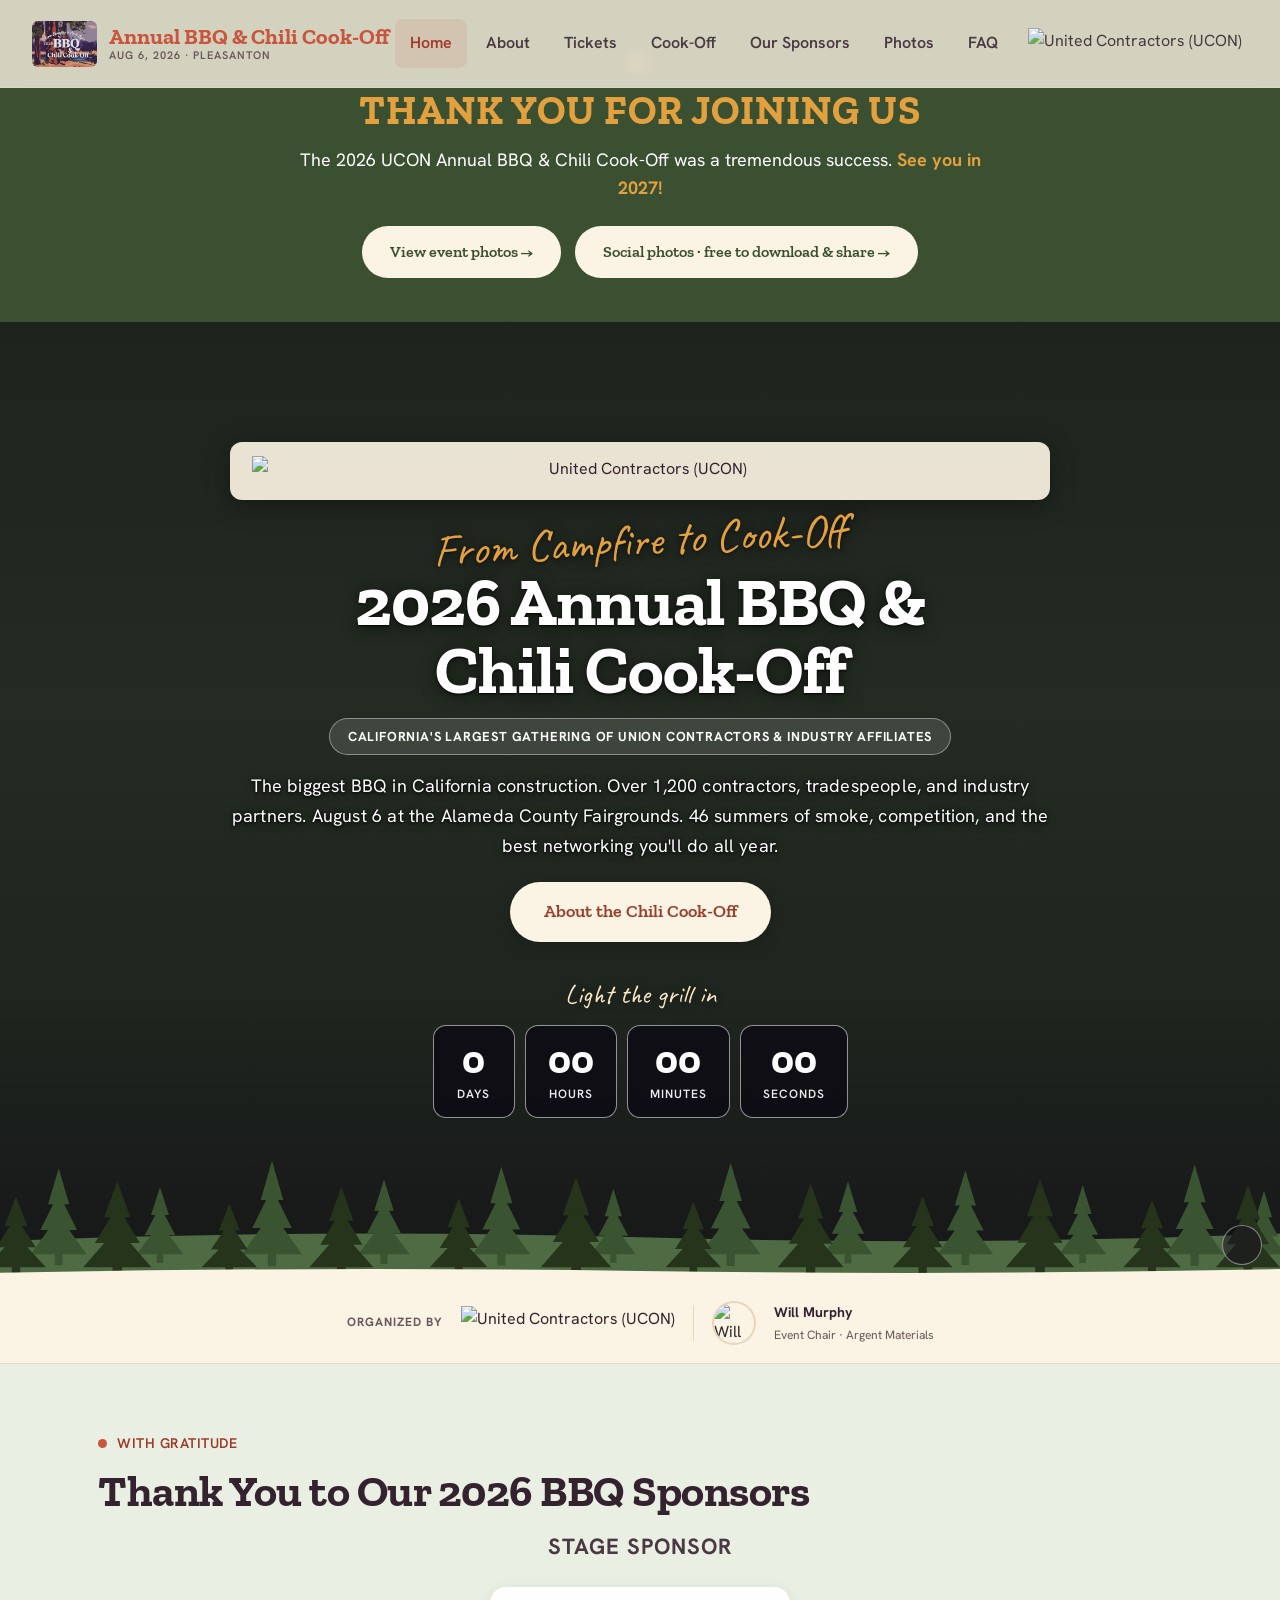
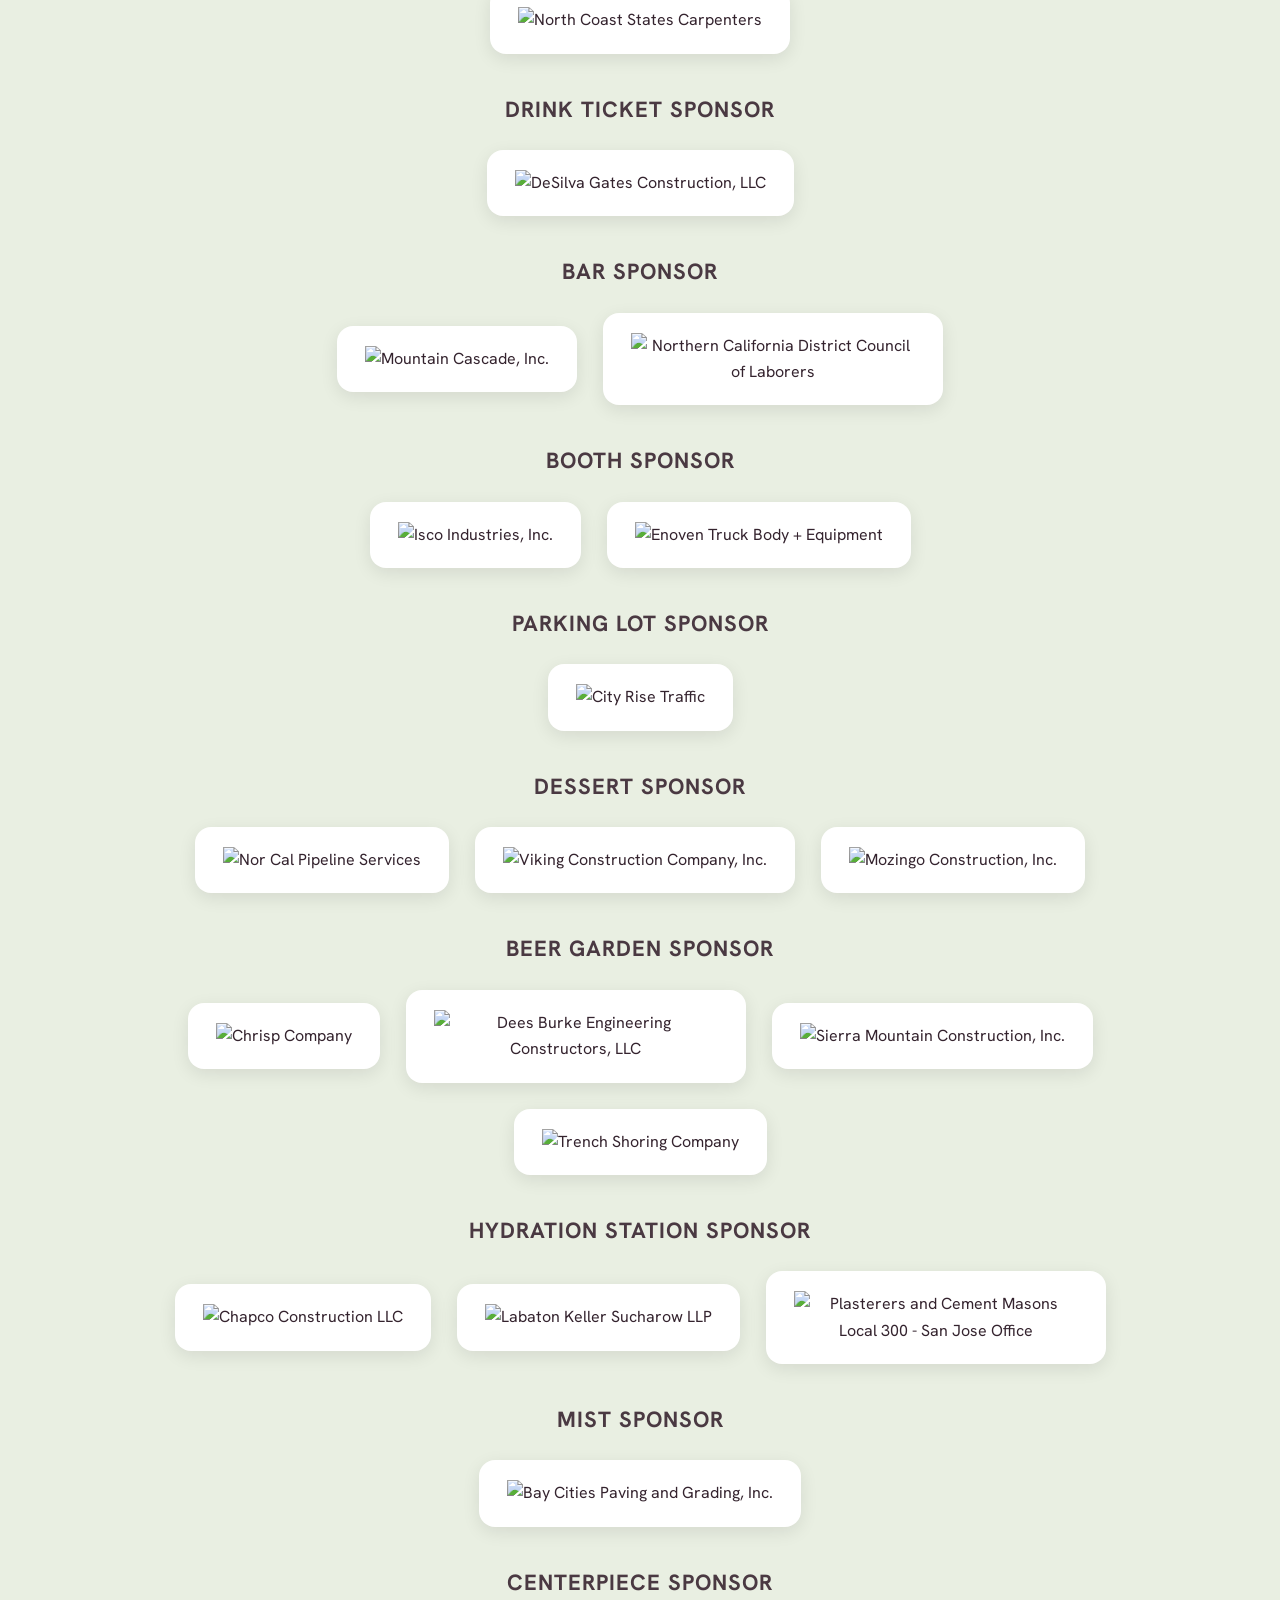
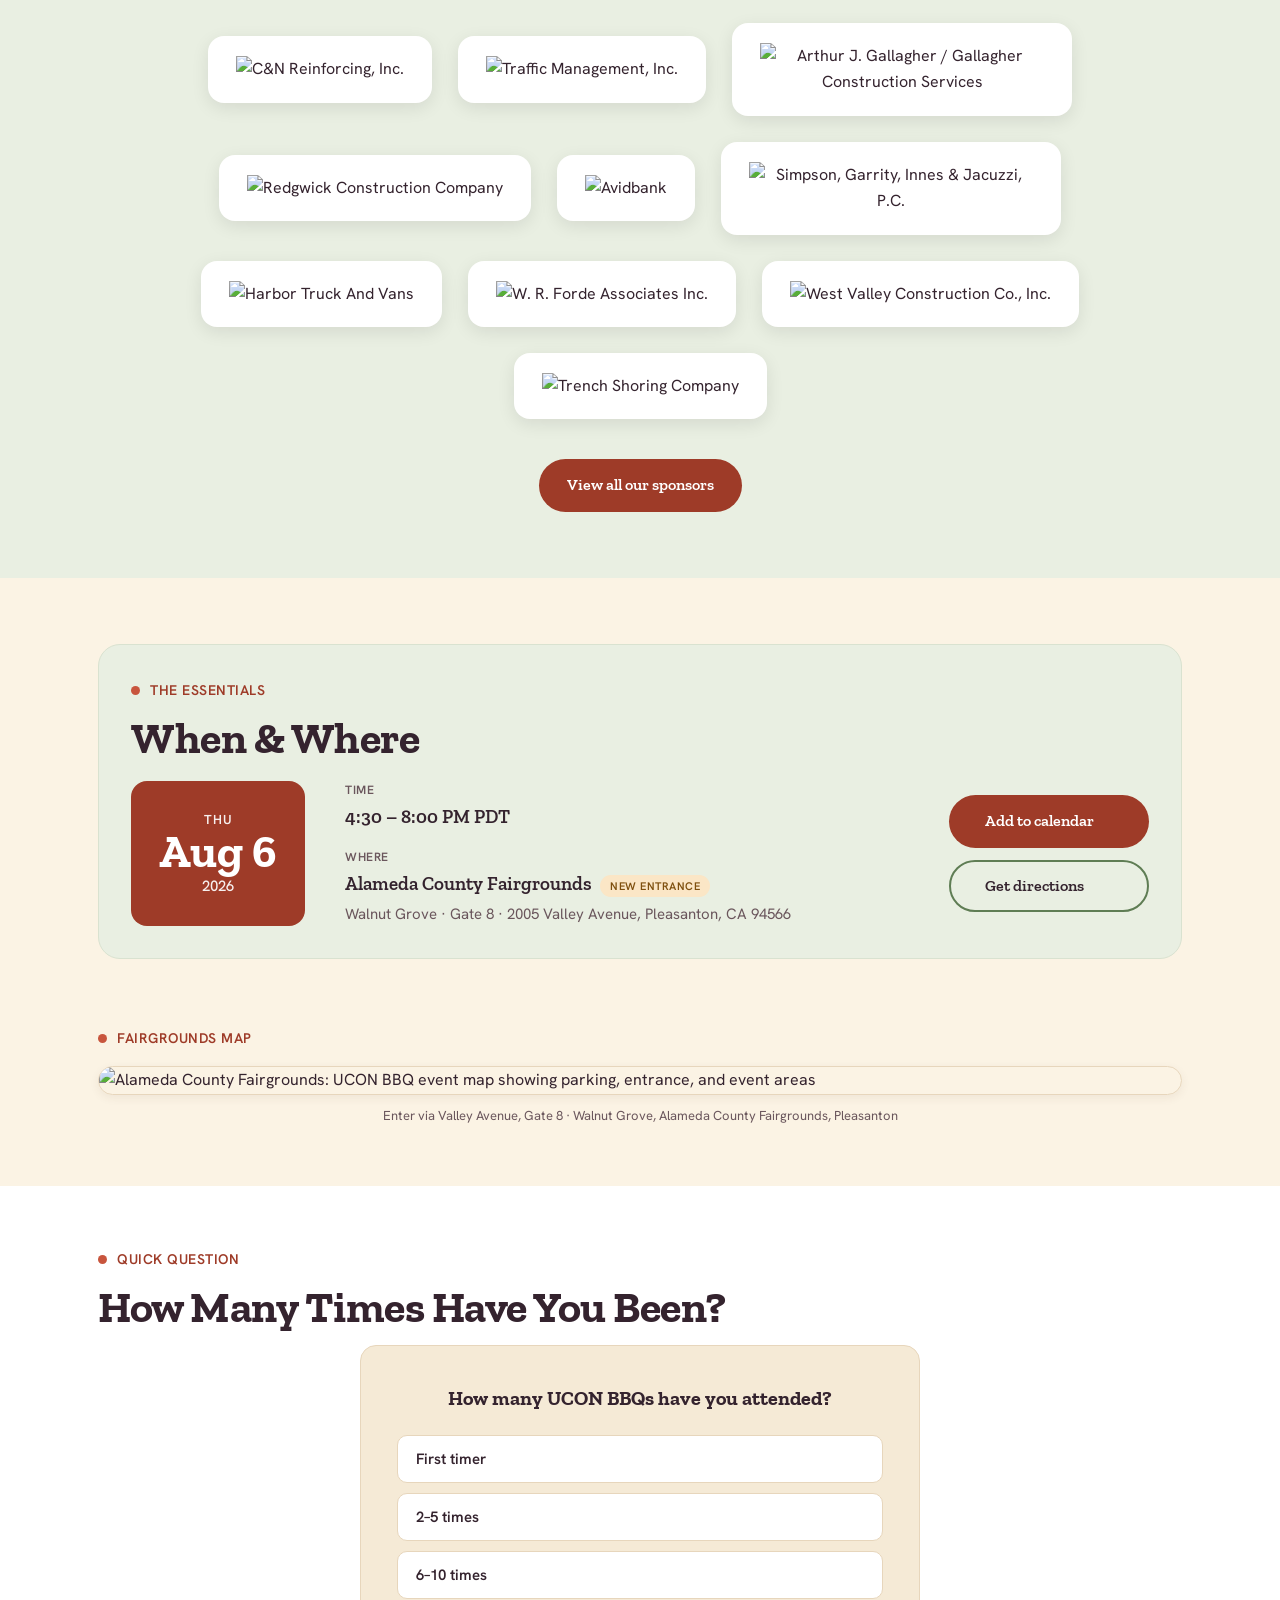
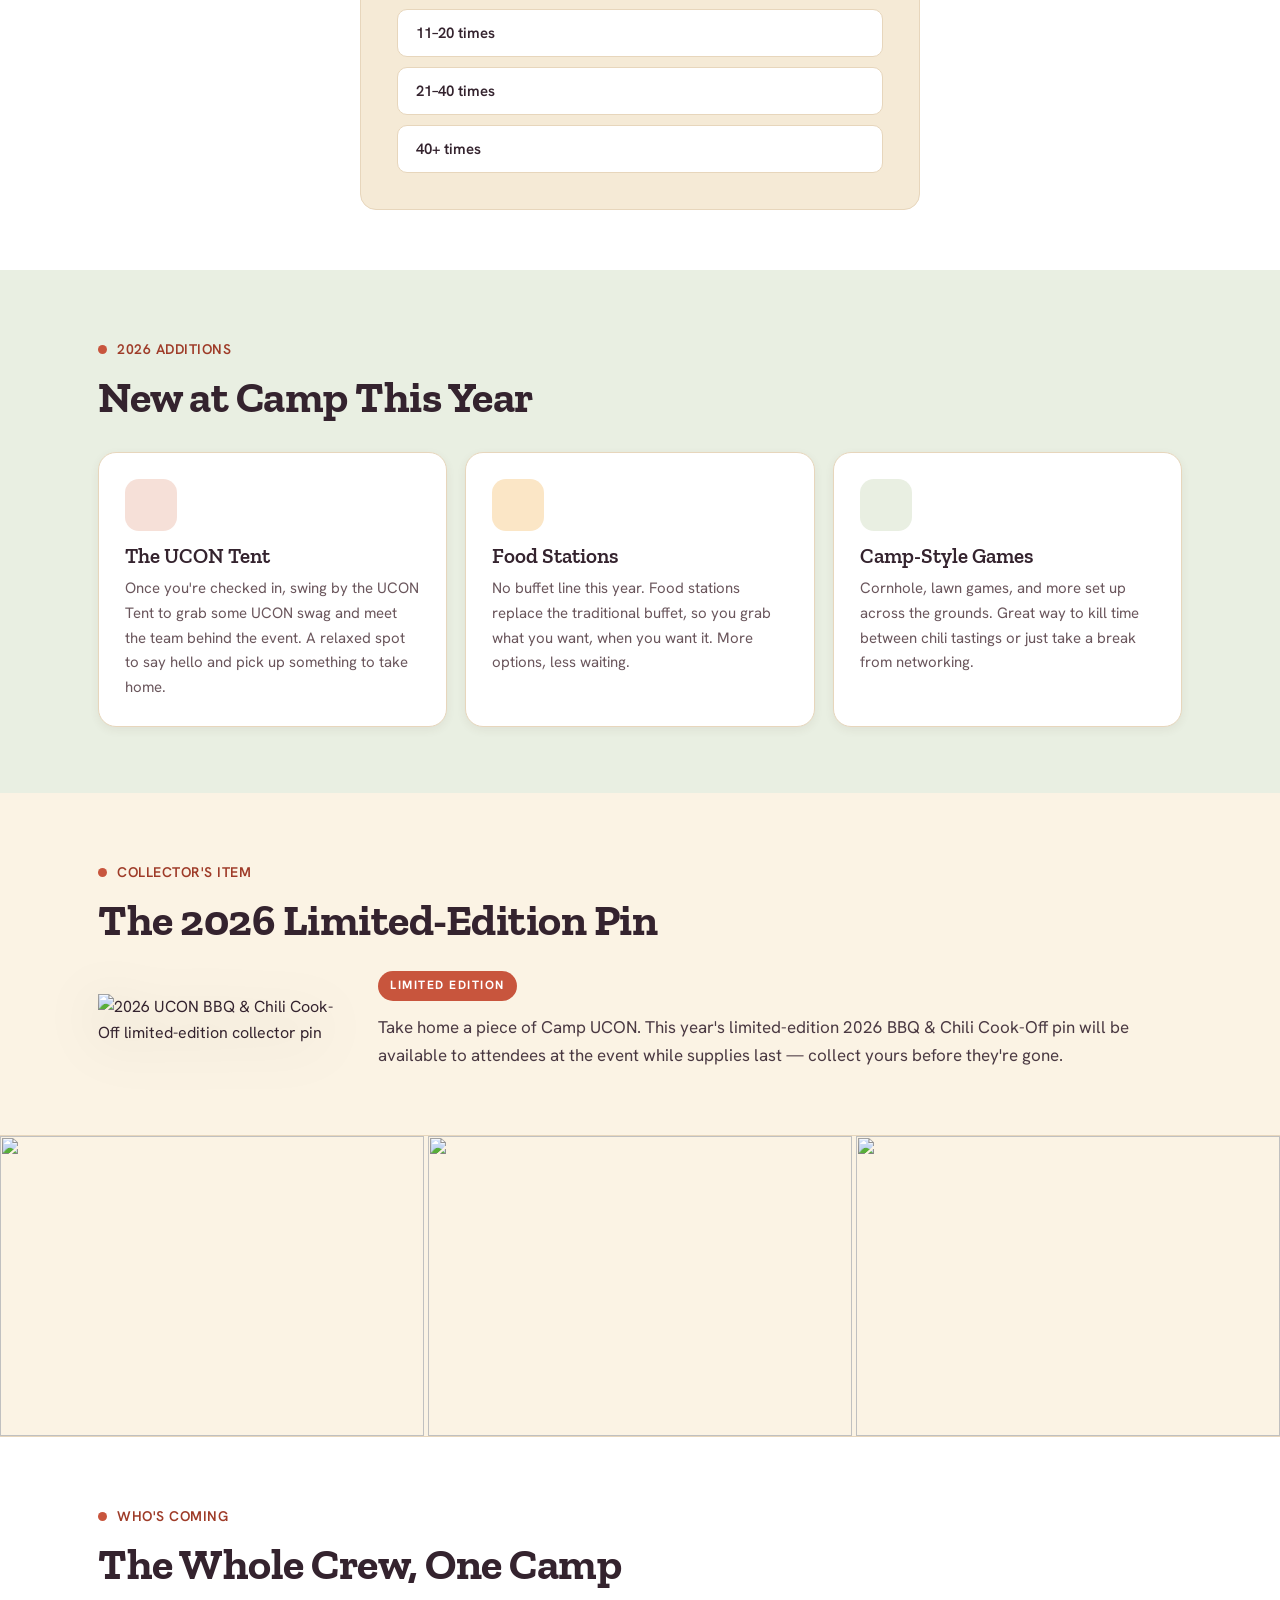
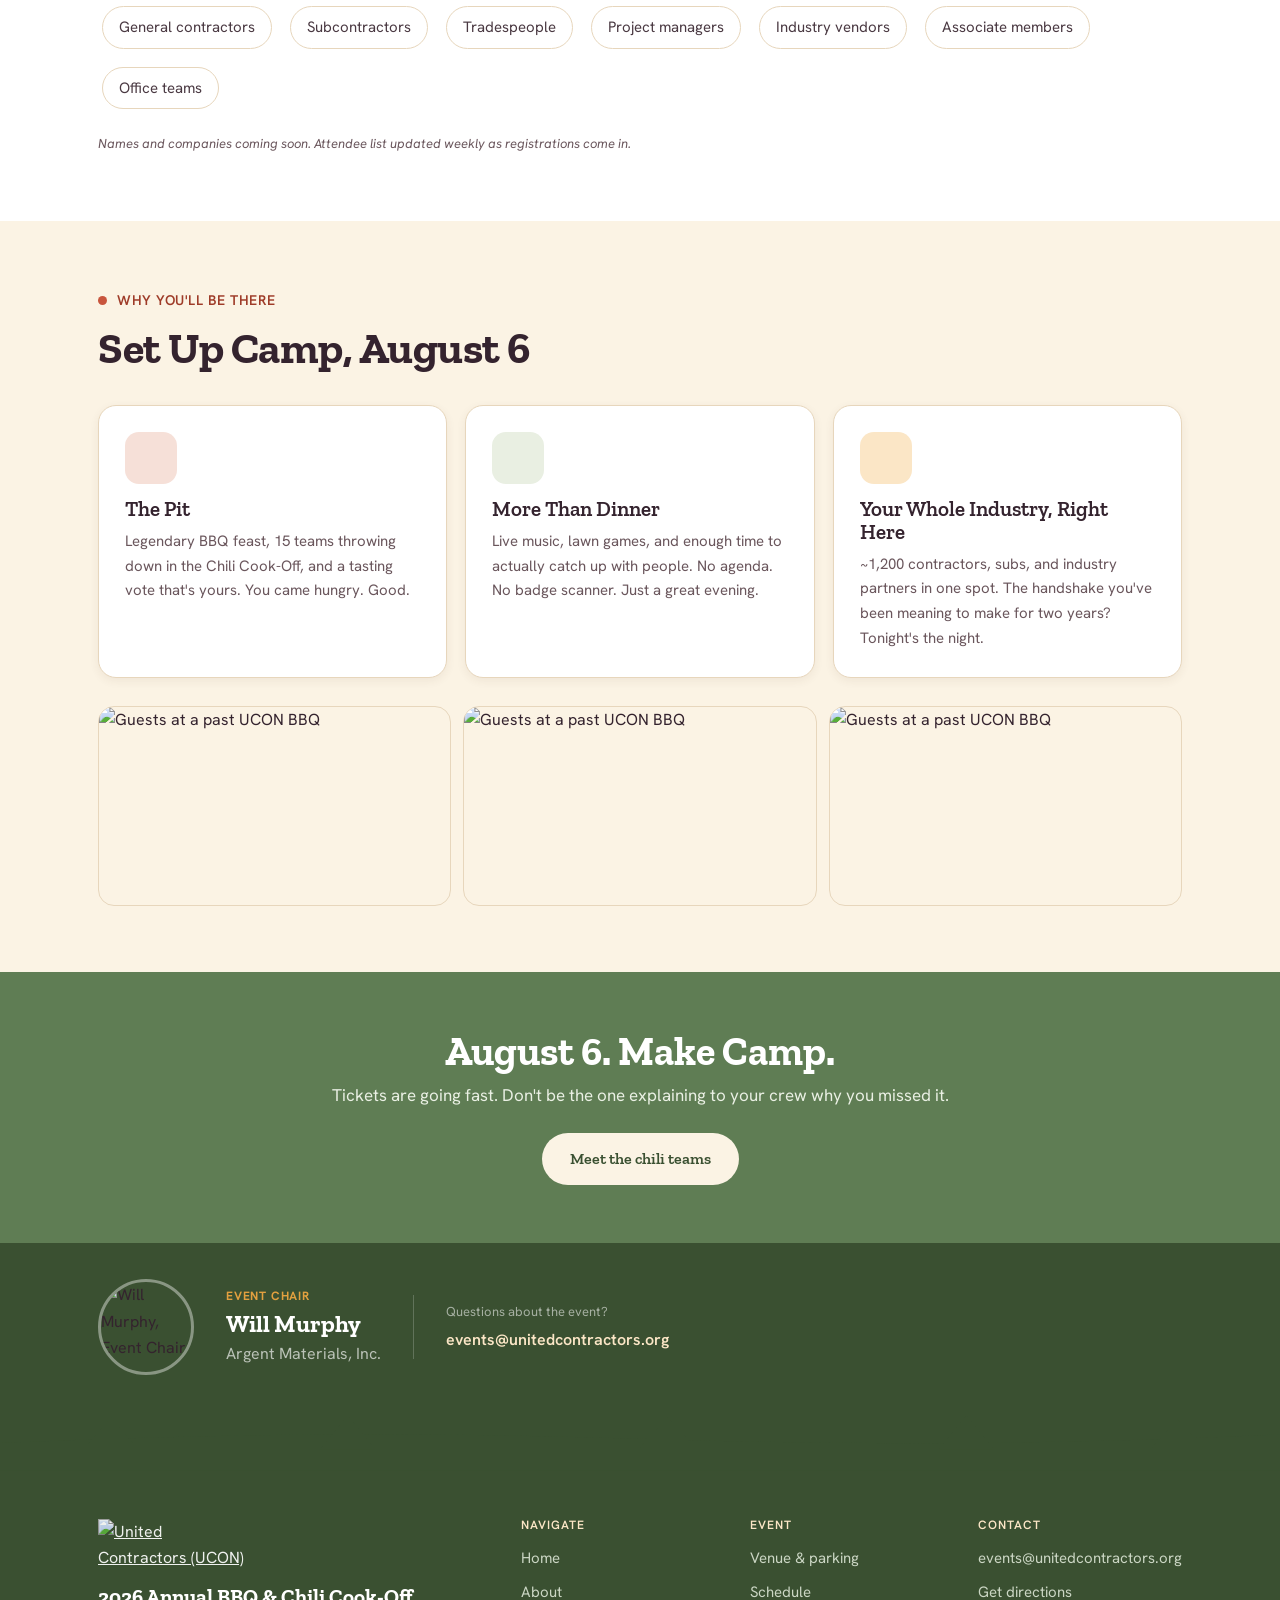
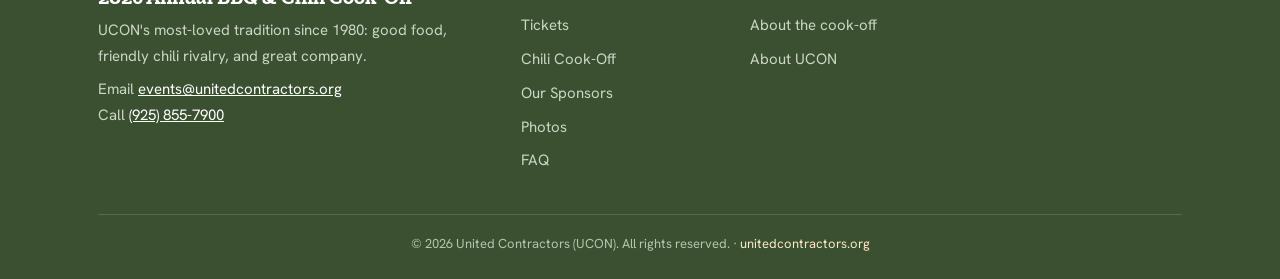
==== commit d1b74fb4: "Close Event Update" ====
--- a/index.html
+++ b/index.html
@@ -28,9 +28,7 @@
 </script>
 </head>
 <body>
-<a href="#main-content" class="skip-link">Skip to main content</a>
-<div class="reg-banner"><strong>Online registration is closed</strong> &mdash; tickets available at the door on August 6. <a href="tickets.html">Ticket info &rarr;</a></div>
-<header class="nav-over-hero">
+<a href="#main-content" class="skip-link">Skip to main content</a><header class="nav-over-hero">
 <nav aria-label="Main navigation">
   <a class="nav-logo" href="index.html" aria-label="BBQ &amp; Chili Cook-Off, home">
     <img src="assets/bbq-2026-logo.jpg" alt="2026 UCON BBQ &amp; Chili Cook-Off">
@@ -69,6 +67,18 @@
   <a href="https://www.unitedcontractors.org" target="_blank" rel="noopener">About UCON</a></div>
 </header>
 <main id="main-content">
+<section class="post-event">
+  <div class="container">
+    <div class="post-event-star">&#9733;</div>
+    <h2>Thank You for Joining Us</h2>
+    <p>The 2026 UCON Annual BBQ &amp; Chili Cook-Off was a tremendous success. <strong>See you in 2027!</strong></p>
+    <div class="post-event-btns">
+      <a class="btn-cream" href="https://www.breslowimaging.com/Business/United-Contractors/2026-BBQ" target="_blank" rel="noopener">View event photos &rarr;</a>
+      <a class="btn-cream" href="https://www.breslowimaging.com/Business/United-Contractors/2026-BBQ-Social-Media/n-98Jq23" target="_blank" rel="noopener">Social photos &middot; free to download &amp; share &rarr;</a>
+    </div>
+  </div>
+</section>
+
 <section class="video-hero">
   <video class="event-video hero-bg-video" autoplay muted loop playsinline preload="metadata" poster="https://res.cloudinary.com/dhqtiaubo/video/upload/so_2,q_auto/v1780695163/Join_Us_August_6_2026_oanbdq.jpg" aria-hidden="true" tabindex="-1">
     <source src="https://res.cloudinary.com/dhqtiaubo/video/upload/q_auto/v1780695163/Join_Us_August_6_2026_oanbdq.webm" type="video/webm">
--- a/styles.css
+++ b/styles.css
@@ -709,19 +709,13 @@
 header.nav-over-hero{position:fixed;top:0;left:0;right:0;}
 header.nav-over-hero nav{background:rgba(251,243,228,.80);backdrop-filter:blur(8px);border-bottom:1px solid rgba(231,214,188,.7);transition:background .3s ease,border-color .3s ease;}
 header.nav-over-hero.scrolled nav{background:rgba(251,243,228,.97);backdrop-filter:blur(8px);border-bottom-color:var(--line);}
-/* ---------- Fixed registration-closed announcement bar ---------- */
-.reg-banner{position:fixed;top:0;left:0;right:0;z-index:1100;min-height:56px;display:flex;flex-wrap:wrap;align-items:center;justify-content:center;gap:3px 12px;background:var(--emberD);color:#fff;font-family:var(--font-body);font-size:17px;font-weight:600;line-height:1.3;padding:11px 22px;text-align:center;box-shadow:0 3px 14px rgba(0,0,0,.28);}
-.reg-banner strong{font-weight:800;text-transform:uppercase;letter-spacing:.5px;}
-.reg-banner a{color:#fff;text-decoration:underline;white-space:nowrap;}
-body{padding-top:56px;}
-header{top:56px;}
-header.nav-over-hero{top:56px;}
-@media(max-width:820px){
-  body{padding-top:82px;}
-  .reg-banner{min-height:82px;font-size:15px;padding:10px 16px;}
-  header{top:82px;}
-  header.nav-over-hero{top:82px;}
-}
+/* ---------- Post-event thank-you band ---------- */
+.post-event{background:var(--sageD);color:#fff;text-align:center;padding:44px 24px;}
+.post-event-star{color:var(--gold);font-size:22px;letter-spacing:6px;margin-bottom:8px;}
+.post-event h2{font-family:var(--font-head);color:var(--gold);font-size:clamp(26px,4vw,40px);text-transform:uppercase;letter-spacing:1px;line-height:1.1;margin-bottom:14px;}
+.post-event p{font-size:18px;max-width:700px;margin:0 auto 24px;line-height:1.55;}
+.post-event p strong{color:var(--gold);}
+.post-event-btns{display:flex;flex-wrap:wrap;gap:14px;justify-content:center;}
 
 @media(max-width:768px){
   .video-hero{min-height:84vh;padding:100px 16px 128px;}
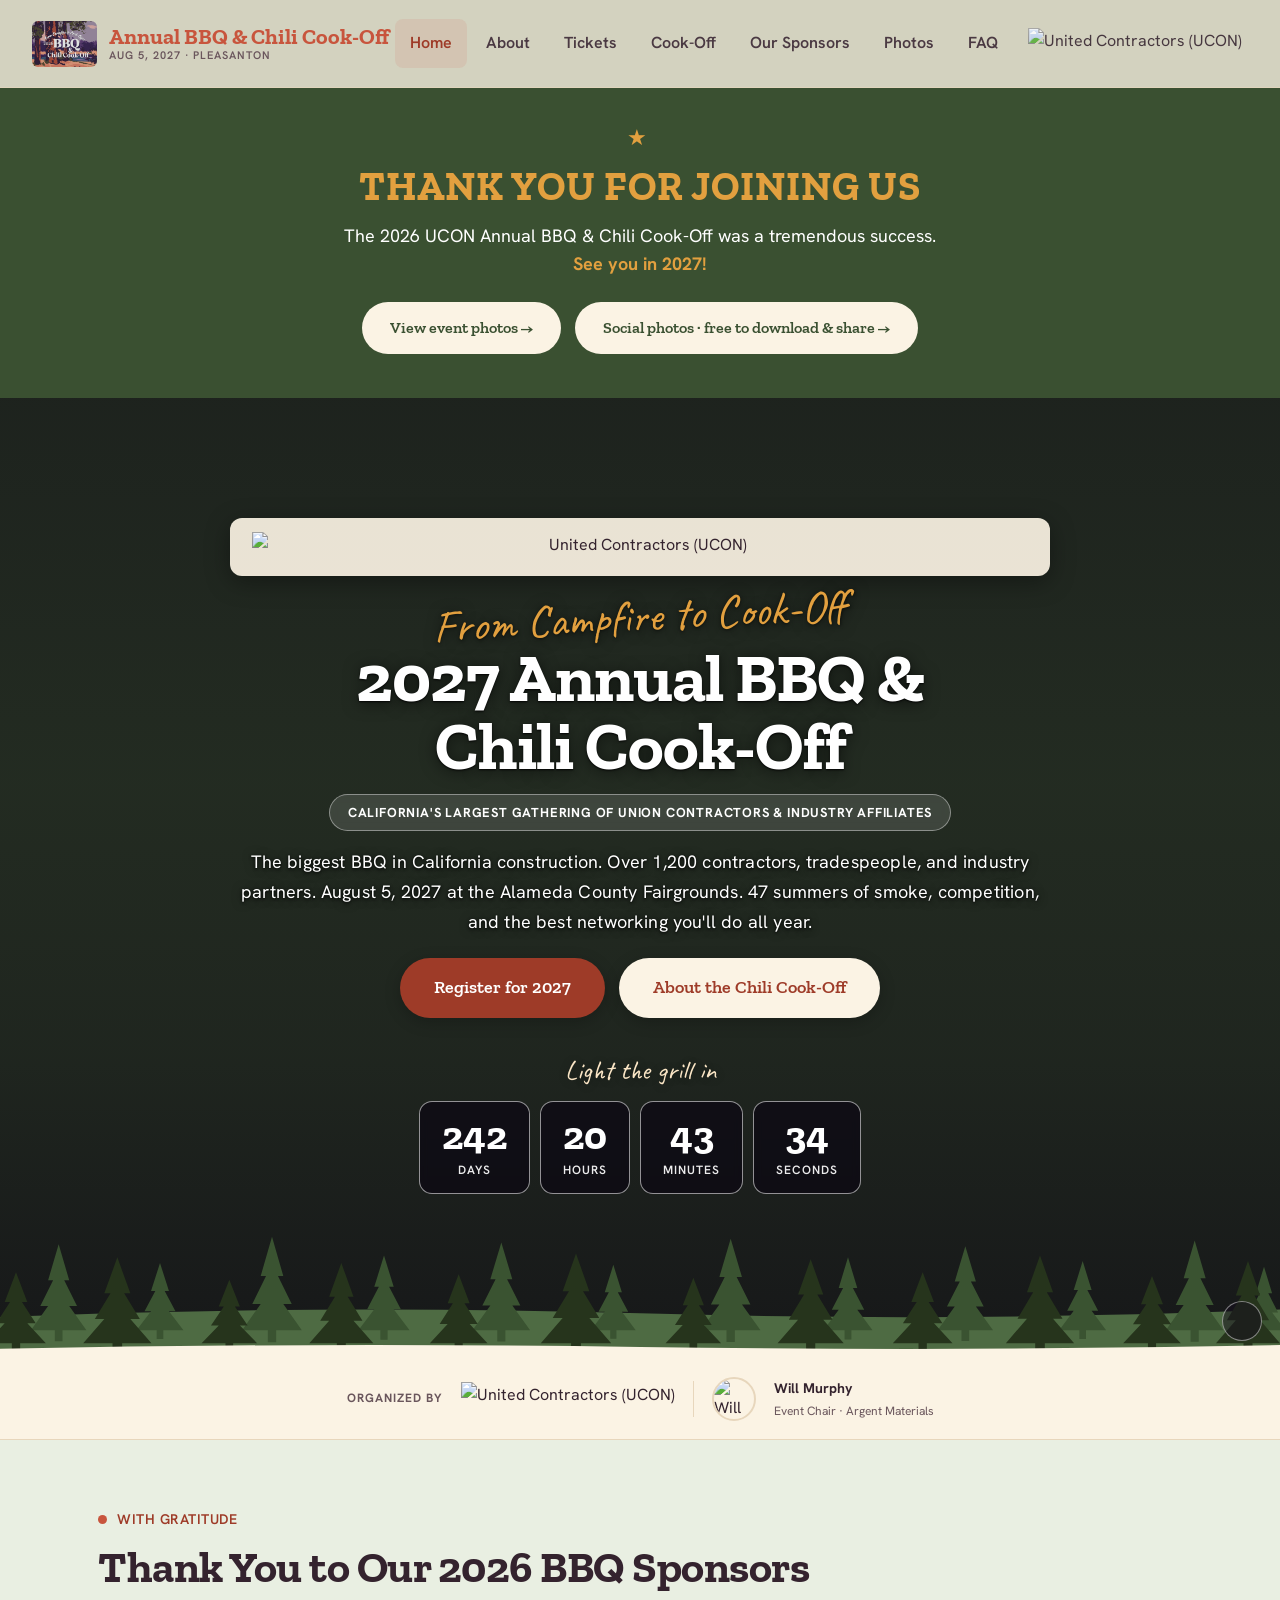
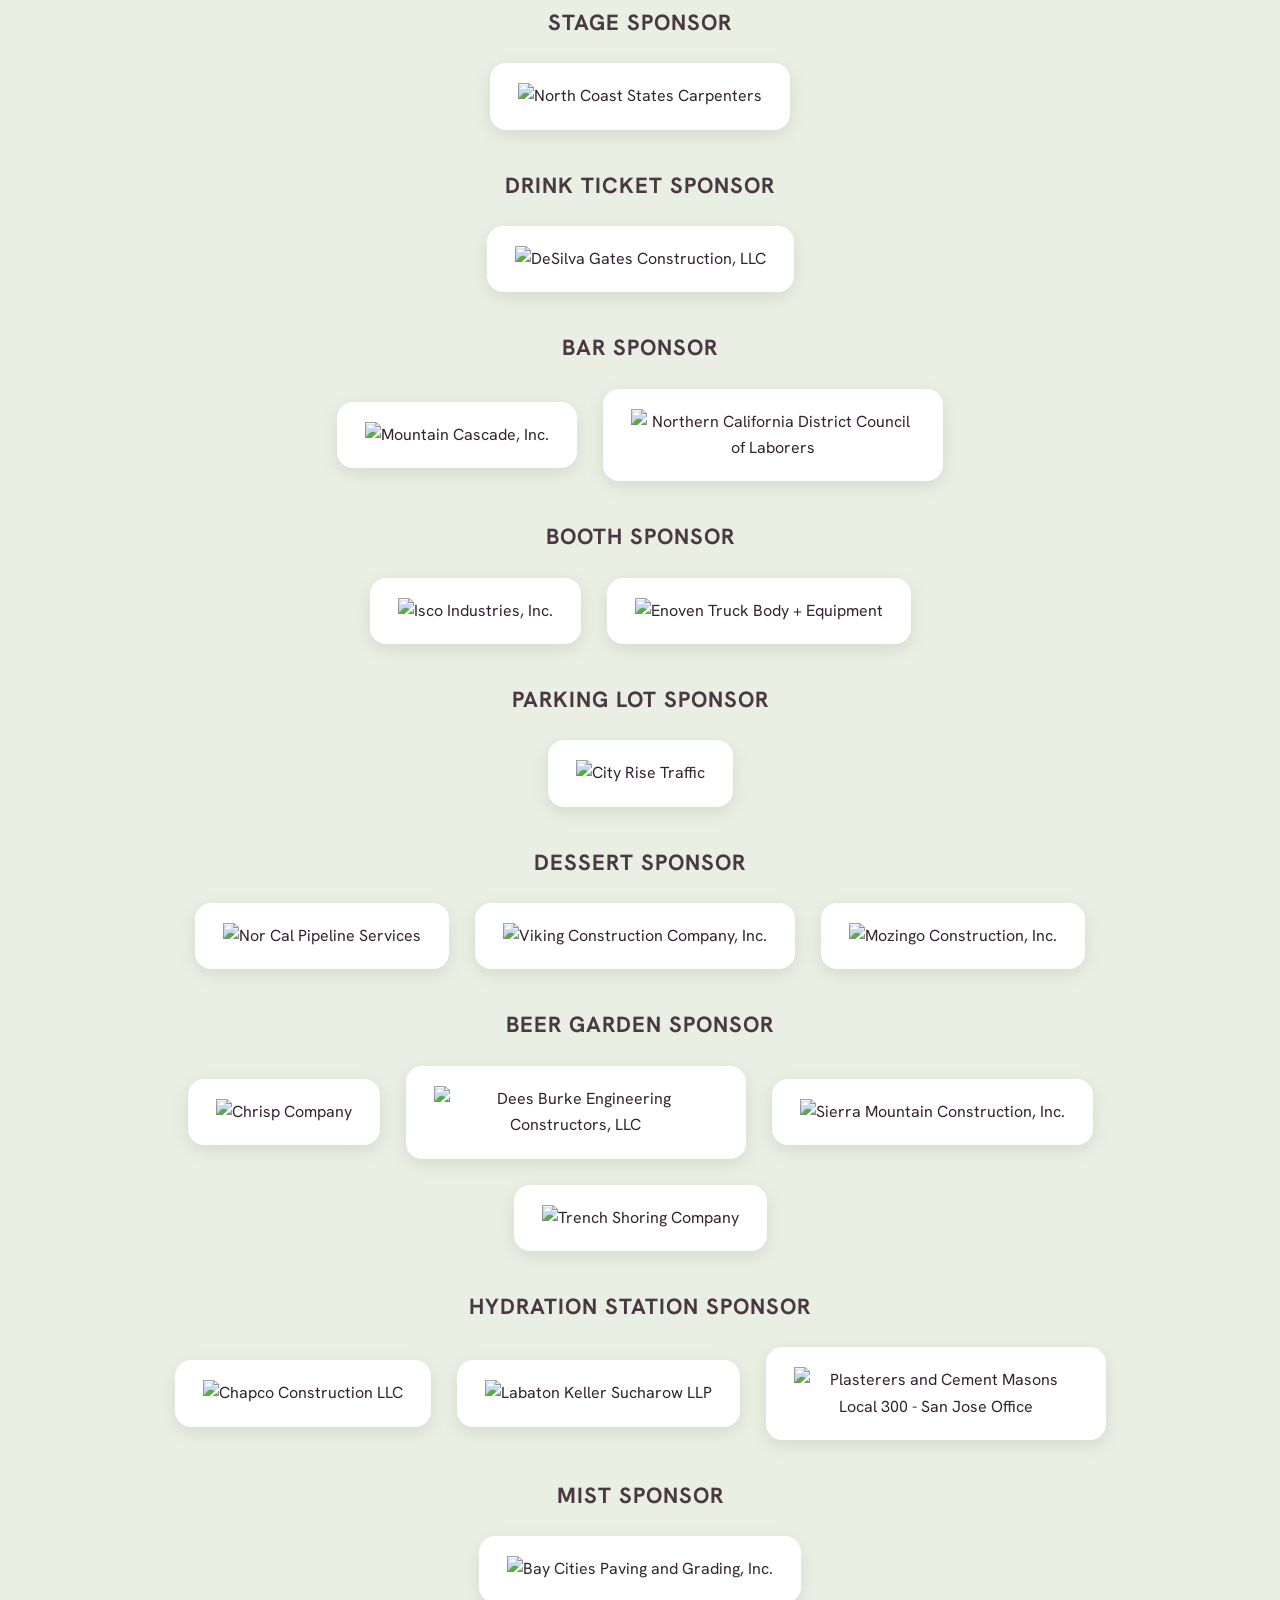
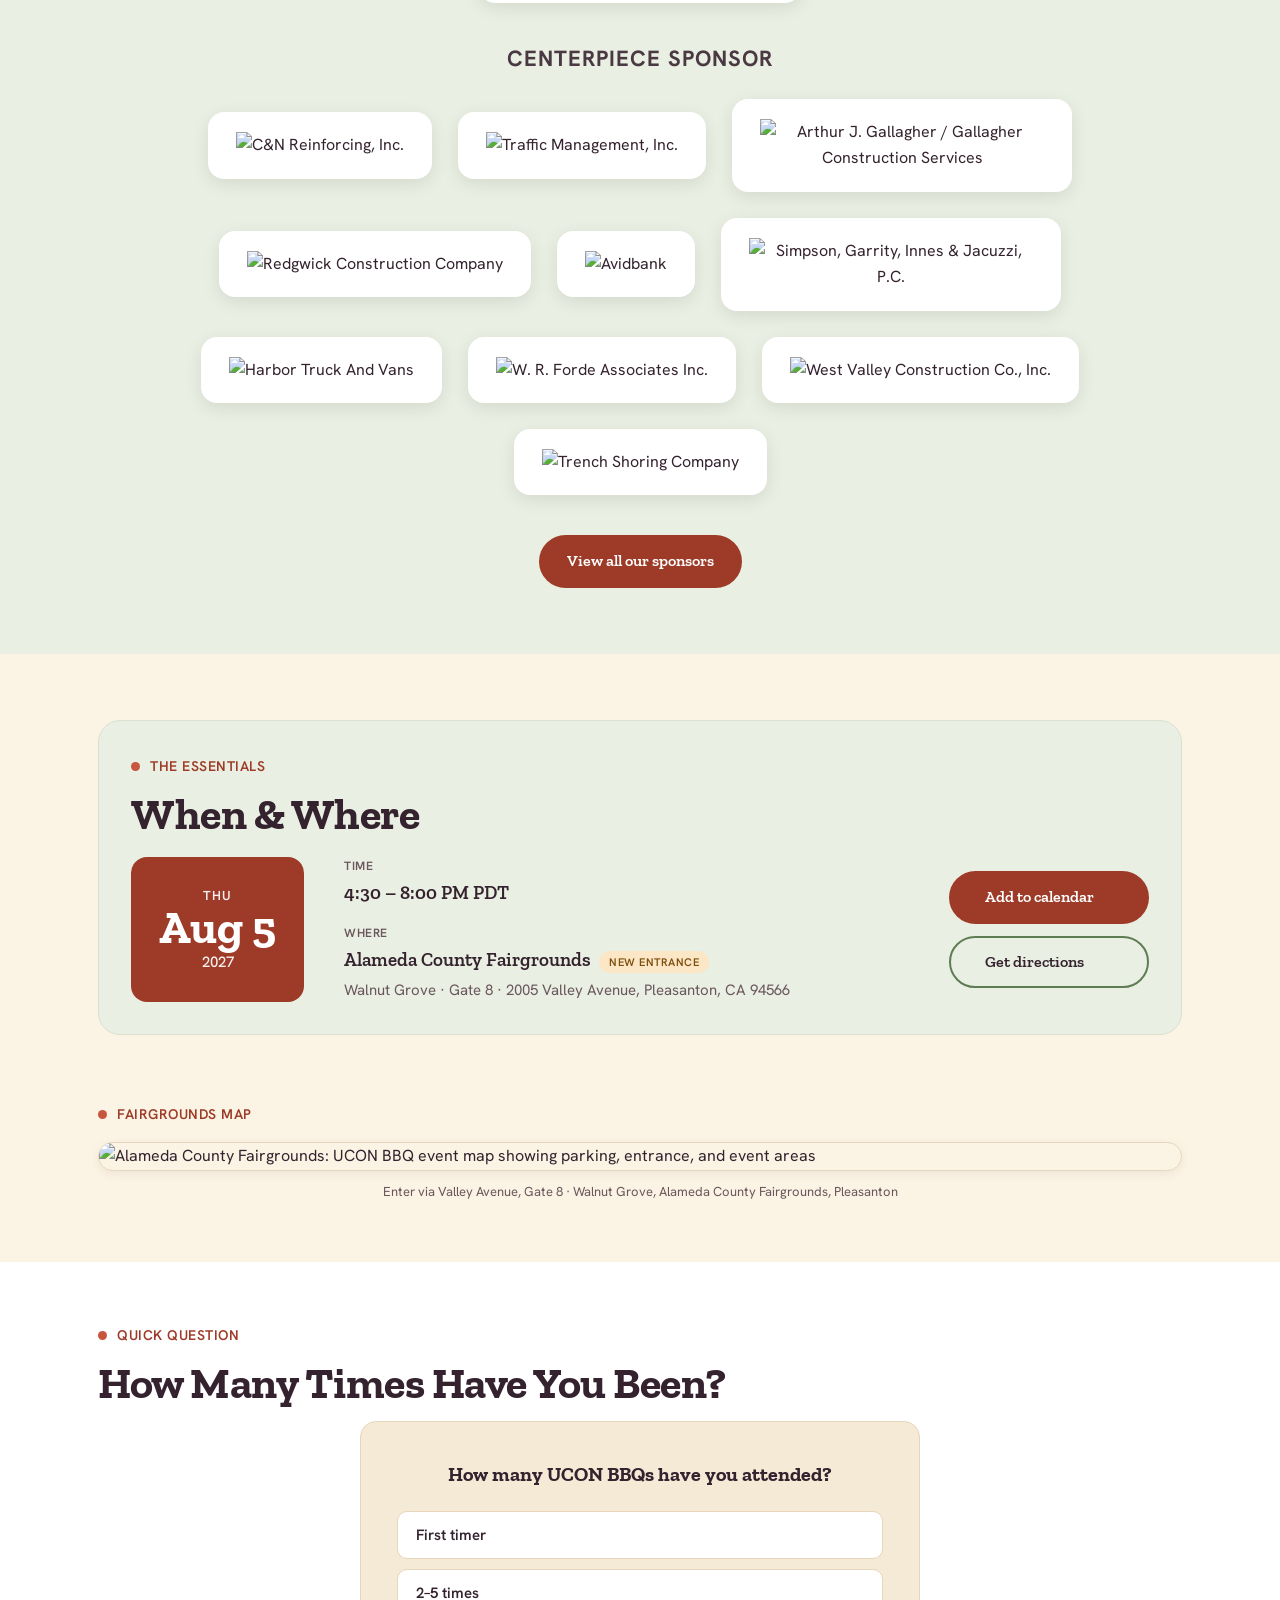
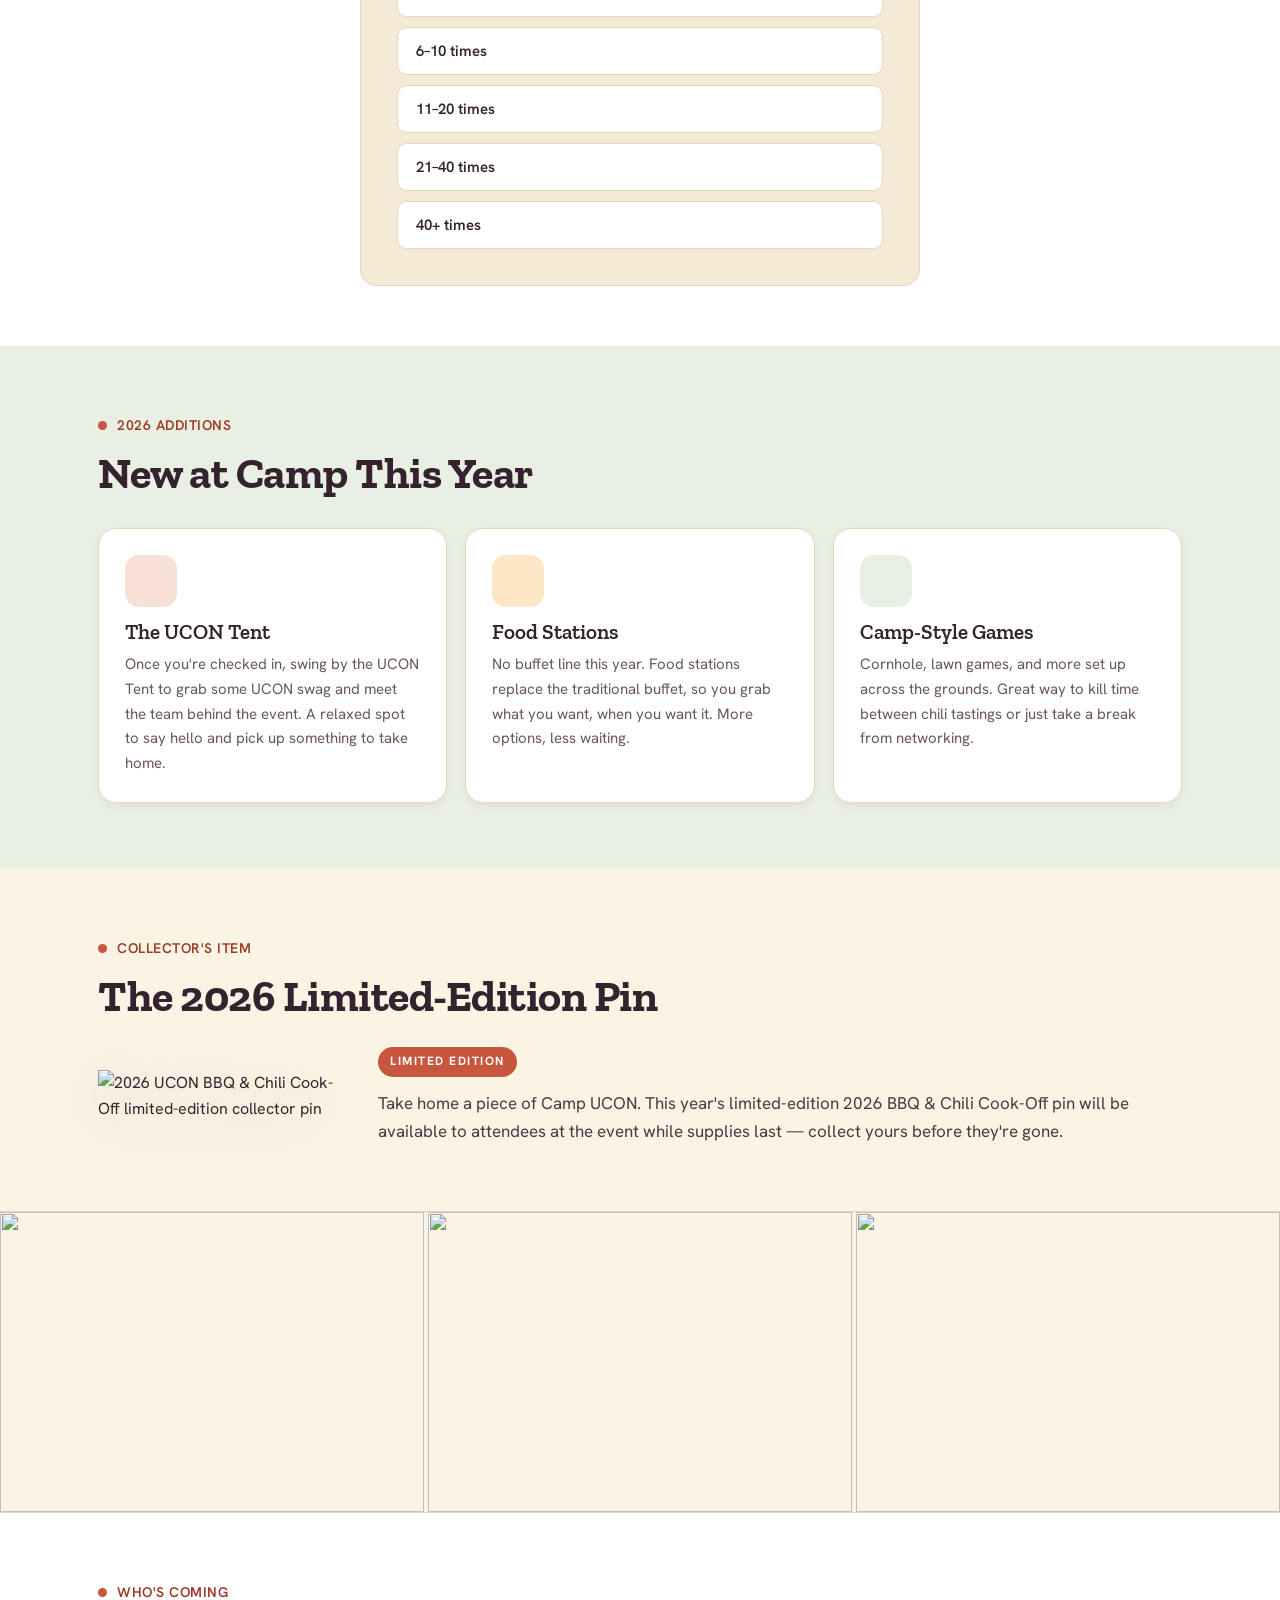
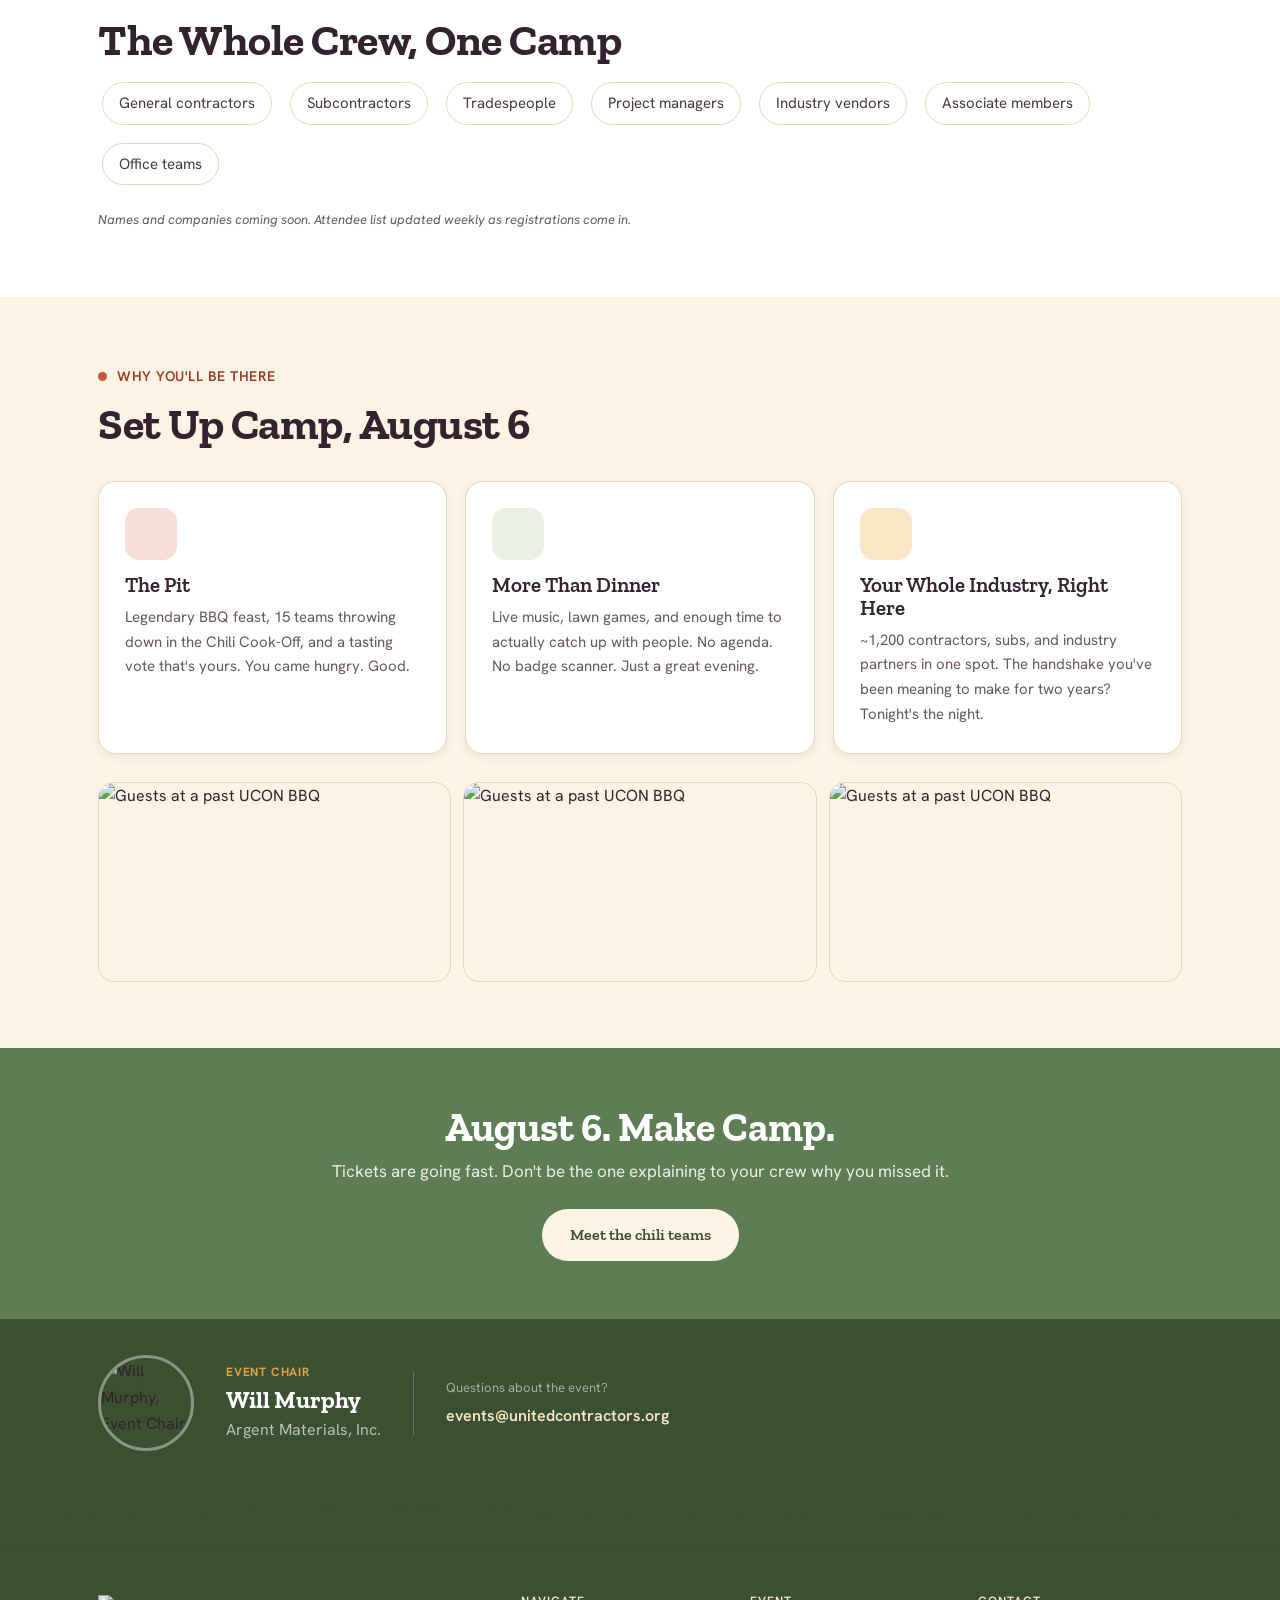
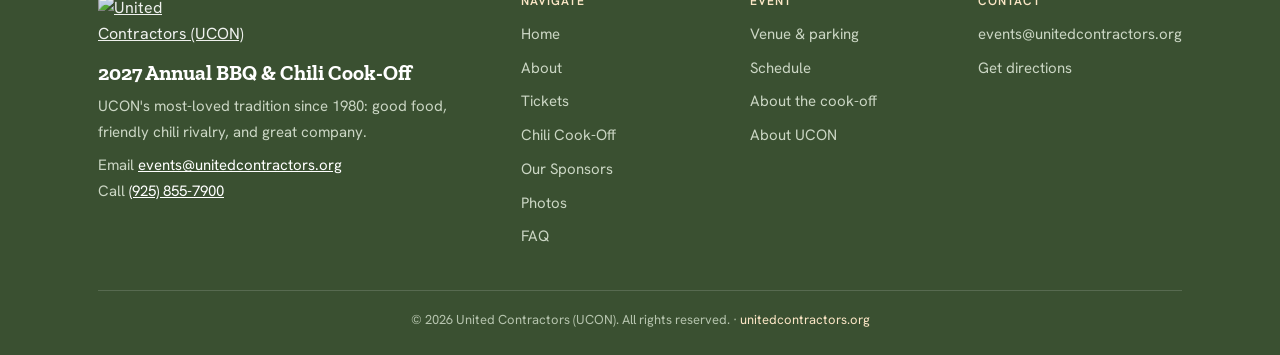
==== commit 906b4439: "Closing Updates" ====
--- a/index.html
+++ b/index.html
@@ -4,11 +4,11 @@
 <meta charset="UTF-8">
 <meta name="viewport" content="width=device-width,initial-scale=1">
 <meta name="theme-color" content="#FBF3E4">
-<title>Home · 2026 UCON Annual BBQ &amp; Chili Cook-Off</title>
-<meta name="description" content="2026 UCON Annual BBQ & Chili Cook-Off, From Campfire to Cook-Off. August 6, 2026 at the Alameda County Fairgrounds (Walnut Grove), Pleasanton, CA. UCON's most-loved tradition since 1980.">
+<title>Home · 2027 UCON Annual BBQ &amp; Chili Cook-Off</title>
+<meta name="description" content="2027 UCON Annual BBQ & Chili Cook-Off, From Campfire to Cook-Off. August 5, 2027 at the Alameda County Fairgrounds (Walnut Grove), Pleasanton, CA. UCON's most-loved tradition since 1980.">
 <link rel="canonical" href="https://EVENT-DOMAIN.org/">
-<meta property="og:title" content="2026 UCON Annual BBQ &amp; Chili Cook-Off">
-<meta property="og:description" content="From Campfire to Cook-Off · August 6, 2026 · Alameda County Fairgrounds (Walnut Grove), Pleasanton, CA.">
+<meta property="og:title" content="2027 UCON Annual BBQ &amp; Chili Cook-Off">
+<meta property="og:description" content="From Campfire to Cook-Off · August 5, 2027 · Alameda County Fairgrounds (Walnut Grove), Pleasanton, CA.">
 <meta property="og:type" content="website">
 <meta property="og:image" content="https://EVENT-DOMAIN.org/assets/bbq-2026-logo.jpg">
 <meta property="og:url" content="https://EVENT-DOMAIN.org/">
@@ -24,7 +24,7 @@
 <script async src="https://www.googletagmanager.com/gtag/js?id=G-XXXXXXXXXX"></script>
 <script>window.dataLayer=window.dataLayer||[];function gtag(){dataLayer.push(arguments);}gtag('js',new Date());gtag('config','G-XXXXXXXXXX');</script>
 <script type="application/ld+json">
-{"@context":"https://schema.org","@type":"Event","name":"2026 UCON Annual BBQ & Chili Cook-Off","startDate":"2026-08-06T16:30:00-07:00","endDate":"2026-08-06T20:00:00-07:00","eventAttendanceMode":"https://schema.org/OfflineEventAttendanceMode","eventStatus":"https://schema.org/EventScheduled","location":{"@type":"Place","name":"Alameda County Fairgrounds (Walnut Grove)","address":{"@type":"PostalAddress","streetAddress":"2005 Valley Avenue, Gate 8","addressLocality":"Pleasanton","addressRegion":"CA","postalCode":"94566","addressCountry":"US"}},"image":"https://EVENT-DOMAIN.org/assets/bbq-2026-logo.jpg","description":"2026 UCON Annual BBQ & Chili Cook-Off, From Campfire to Cook-Off. August 6, 2026 at the Alameda County Fairgrounds (Walnut Grove), Pleasanton, CA. UCON's most-loved tradition since 1980.","organizer":{"@type":"Organization","name":"United Contractors (UCON)","url":"https://www.unitedcontractors.org"}}
+{"@context":"https://schema.org","@type":"Event","name":"2027 UCON Annual BBQ & Chili Cook-Off","startDate":"2027-08-05T16:30:00-07:00","endDate":"2027-08-05T20:00:00-07:00","eventAttendanceMode":"https://schema.org/OfflineEventAttendanceMode","eventStatus":"https://schema.org/EventScheduled","location":{"@type":"Place","name":"Alameda County Fairgrounds (Walnut Grove)","address":{"@type":"PostalAddress","streetAddress":"2005 Valley Avenue, Gate 8","addressLocality":"Pleasanton","addressRegion":"CA","postalCode":"94566","addressCountry":"US"}},"image":"https://EVENT-DOMAIN.org/assets/bbq-2026-logo.jpg","description":"2027 UCON Annual BBQ & Chili Cook-Off, From Campfire to Cook-Off. August 5, 2027 at the Alameda County Fairgrounds (Walnut Grove), Pleasanton, CA. UCON's most-loved tradition since 1980.","organizer":{"@type":"Organization","name":"United Contractors (UCON)","url":"https://www.unitedcontractors.org"}}
 </script>
 </head>
 <body>
@@ -32,7 +32,7 @@
 <nav aria-label="Main navigation">
   <a class="nav-logo" href="index.html" aria-label="BBQ &amp; Chili Cook-Off, home">
     <img src="assets/bbq-2026-logo.jpg" alt="2026 UCON BBQ &amp; Chili Cook-Off">
-    <span class="nav-logo-text">Annual BBQ &amp; Chili Cook-Off<span>Aug 6, 2026 · Pleasanton</span></span>
+    <span class="nav-logo-text">Annual BBQ &amp; Chili Cook-Off<span>Aug 5, 2027 · Pleasanton</span></span>
   </a>
   <div class="nav-links">
     <a class="nav-btn active" data-nav="index.html" href="index.html">Home</a>
@@ -71,7 +71,7 @@
   <div class="container">
     <div class="post-event-star">&#9733;</div>
     <h2>Thank You for Joining Us</h2>
-    <p>The 2026 UCON Annual BBQ &amp; Chili Cook-Off was a tremendous success. <strong>See you in 2027!</strong></p>
+    <p>The 2026 UCON Annual BBQ &amp; Chili Cook-Off was a tremendous success.<br><strong>See you in 2027!</strong></p>
     <div class="post-event-btns">
       <a class="btn-cream" href="https://www.breslowimaging.com/Business/United-Contractors/2026-BBQ" target="_blank" rel="noopener">View event photos &rarr;</a>
       <a class="btn-cream" href="https://www.breslowimaging.com/Business/United-Contractors/2026-BBQ-Social-Media/n-98Jq23" target="_blank" rel="noopener">Social photos &middot; free to download &amp; share &rarr;</a>
@@ -86,13 +86,15 @@
   </video>
   <div class="hero-scrim"></div>
   <div class="hero-content">
-    <h1 class="sr-only">2026 UCON Annual BBQ &amp; Chili Cook-Off, From Campfire to Cook-Off</h1>
+    <h1 class="sr-only">2027 UCON Annual BBQ &amp; Chili Cook-Off, From Campfire to Cook-Off</h1>
     <img class="hero-ucon-logo" src="https://res.cloudinary.com/dhqtiaubo/image/upload/q_auto,f_auto,e_make_transparent:10/v1782328052/UnitedContractorsLogo_872_Horizontal_wyoasb.png" alt="United Contractors (UCON)" loading="eager" style="background:rgba(251,243,228,.92);padding:14px 22px;border-radius:12px;box-shadow:0 6px 24px rgba(0,0,0,.35);">
     <div class="hero-script">From Campfire to Cook-Off</div>
-    <div class="hero-title">2026 Annual BBQ &amp;<br>Chili Cook-Off</div>
+    <div class="hero-title">2027 Annual BBQ &amp;<br>Chili Cook-Off</div>
     <p class="hero-badge-statement">California's largest gathering of union contractors &amp; industry affiliates</p>
-    <p class="hero-tagline">The biggest BBQ in California construction. Over 1,200 contractors, tradespeople, and industry partners. August 6 at the Alameda County Fairgrounds. 46 summers of smoke, competition, and the best networking you'll do all year.</p>
-    <div class="hero-btns">      <a class="btn btn-hero-outline" href="chili-cookoff.html">About the Chili Cook-Off</a>
+    <p class="hero-tagline">The biggest BBQ in California construction. Over 1,200 contractors, tradespeople, and industry partners. August 5, 2027 at the Alameda County Fairgrounds. 47 summers of smoke, competition, and the best networking you'll do all year.</p>
+    <div class="hero-btns">
+      <a class="btn btn-primary" href="https://www.unitedcontractors.org/event-registration/2027-annual-bbq-registration" target="_blank" rel="noopener">Register for 2027</a>
+      <a class="btn btn-hero-outline" href="chili-cookoff.html">About the Chili Cook-Off</a>
     </div>
   </div>
   <div class="hero-countdown">
@@ -209,8 +211,8 @@
       <div class="ec-body">
         <div class="ec-date">
           <span class="dow">Thu</span>
-          <span class="big">Aug 6</span>
-          <span class="yr">2026</span>
+          <span class="big">Aug 5</span>
+          <span class="yr">2027</span>
         </div>
         <div class="ec-details">
           <div class="ec-row">
@@ -227,7 +229,7 @@
           </div>
         </div>
         <div class="ec-actions">
-          <a class="btn btn-primary" href="https://outlook.live.com/calendar/0/deeplink/compose?subject=2026+UCON+Annual+BBQ+%26+Chili+Cook-Off&startdt=2026-08-06T16%3A30%3A00-07%3A00&enddt=2026-08-06T20%3A00%3A00-07%3A00&location=2005+Valley+Ave%2C+Pleasanton%2C+CA+94566&body=From+Campfire+to+Cook-Off%2C+UCON%27s+annual+BBQ+%26+Chili+Cook-Off.+unitedcontractors.org" target="_blank" rel="noopener"><i class="ti ti-calendar-plus" aria-hidden="true"></i> Add to calendar</a>
+          <a class="btn btn-primary" href="https://outlook.live.com/calendar/0/deeplink/compose?subject=2027+UCON+Annual+BBQ+%26+Chili+Cook-Off&startdt=2027-08-05T16%3A30%3A00-07%3A00&enddt=2027-08-05T20%3A00%3A00-07%3A00&location=2005+Valley+Ave%2C+Pleasanton%2C+CA+94566&body=From+Campfire+to+Cook-Off%2C+UCON%27s+annual+BBQ+%26+Chili+Cook-Off.+unitedcontractors.org" target="_blank" rel="noopener"><i class="ti ti-calendar-plus" aria-hidden="true"></i> Add to calendar</a>
           <a class="btn btn-outline" href="https://maps.google.com/?q=2005+Valley+Ave,+Pleasanton,+CA+94566" target="_blank" rel="noopener"><i class="ti ti-map-2" aria-hidden="true"></i> Get directions</a>
         </div>
       </div>
@@ -461,7 +463,7 @@
     <div class="footer-grid">
       <div class="footer-brand">
         <a href="https://www.unitedcontractors.org" target="_blank" rel="noopener" aria-label="United Contractors"><img class="footer-ucon-logo" src="https://res.cloudinary.com/dhqtiaubo/image/upload/q_auto/f_auto/v1777169497/UnitedContractorsLogo_zf9ekd.png" alt="United Contractors (UCON)"></a>
-        <h3>2026 Annual BBQ &amp; Chili Cook-Off</h3>
+        <h3>2027 Annual BBQ &amp; Chili Cook-Off</h3>
         <p>UCON's most-loved tradition since 1980: good food, friendly chili rivalry, and great company.</p>
         <p>Email <a href="mailto:events@unitedcontractors.org">events@unitedcontractors.org</a><br>Call <a href="tel:+19258557900">(925) 855-7900</a></p>
       </div>
--- a/styles.css
+++ b/styles.css
@@ -711,11 +711,22 @@
 header.nav-over-hero.scrolled nav{background:rgba(251,243,228,.97);backdrop-filter:blur(8px);border-bottom-color:var(--line);}
 /* ---------- Post-event thank-you band ---------- */
 .post-event{background:var(--sageD);color:#fff;text-align:center;padding:44px 24px;}
+header.nav-over-hero + main .post-event{padding-top:120px;}
 .post-event-star{color:var(--gold);font-size:22px;letter-spacing:6px;margin-bottom:8px;}
 .post-event h2{font-family:var(--font-head);color:var(--gold);font-size:clamp(26px,4vw,40px);text-transform:uppercase;letter-spacing:1px;line-height:1.1;margin-bottom:14px;}
 .post-event p{font-size:18px;max-width:700px;margin:0 auto 24px;line-height:1.55;}
 .post-event p strong{color:var(--gold);}
 .post-event-btns{display:flex;flex-wrap:wrap;gap:14px;justify-content:center;}
+/* ---------- Winners list (2026 champions) ---------- */
+.winners-grid{display:grid;gap:14px;margin:16px 0 10px;}
+.winner-card{display:flex;align-items:center;gap:18px;background:var(--paper);border:1px solid var(--line);border-radius:14px;padding:16px 22px;box-shadow:var(--shadow-sm);}
+.winner-medal{flex-shrink:0;min-width:56px;padding:9px 15px;border-radius:999px;display:flex;align-items:center;justify-content:center;font-family:var(--font-head);font-weight:700;font-size:15px;color:#fff;background:var(--sage);text-align:center;line-height:1.1;}
+.winner-medal.gold{background:var(--gold);color:var(--ink);}
+.winner-medal.silver{background:#9AA0A6;}
+.winner-medal.bronze{background:#C0844E;}
+.winner-medal.choice{background:var(--ember);}
+.winner-info .team{font-family:var(--font-head);font-weight:700;font-size:19px;line-height:1.2;}
+.winner-info .co{font-size:14px;color:var(--mut);margin-top:2px;}
 
 @media(max-width:768px){
   .video-hero{min-height:84vh;padding:100px 16px 128px;}
